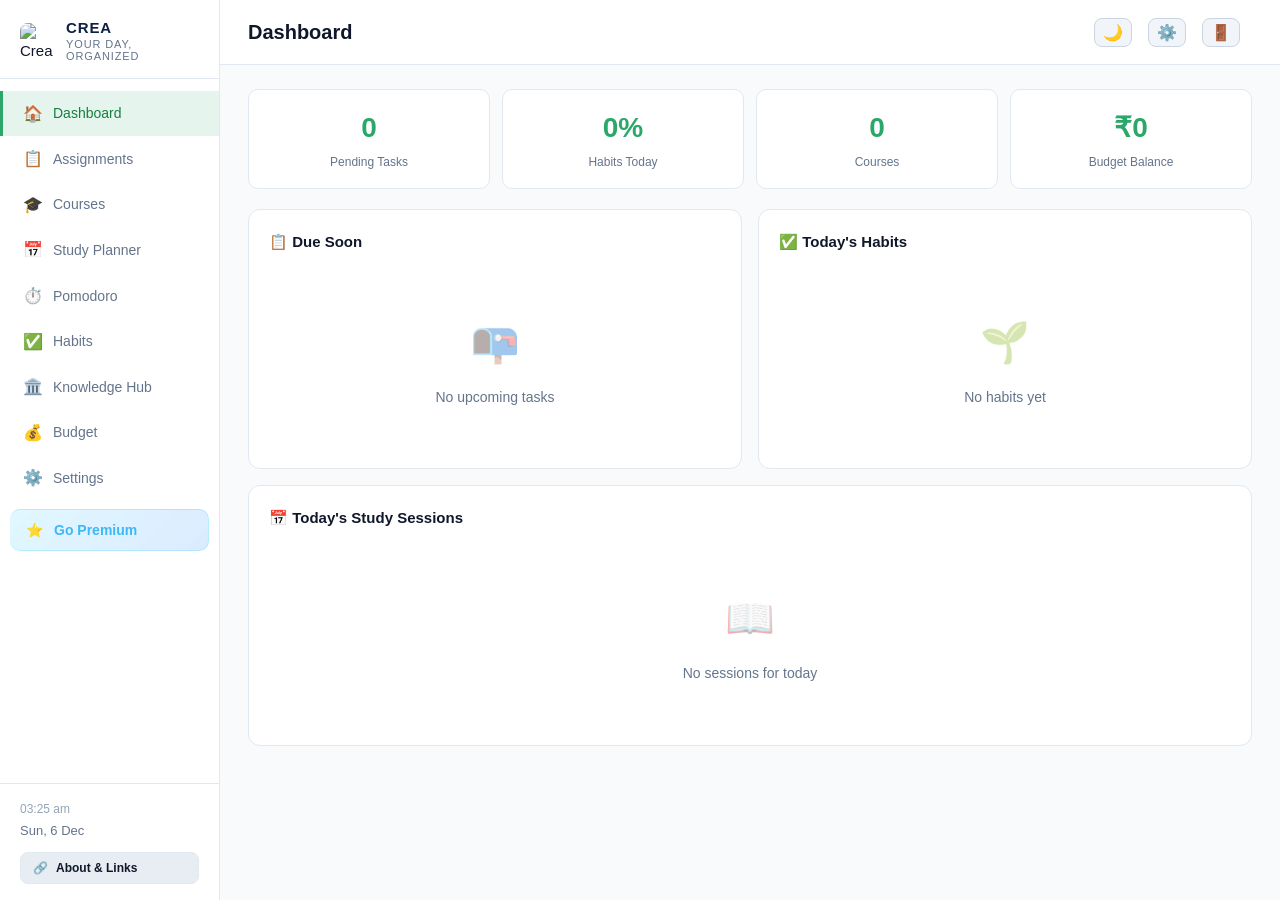
==== crea.html @ ec747c7e "Add files via upload" ====
<!DOCTYPE html>
<html lang="en">
<head>
<meta charset="UTF-8">
<meta name="viewport" content="width=device-width, initial-scale=1.0">
<!-- Security headers via meta (supplements server-side headers) -->
<meta http-equiv="Content-Security-Policy" content="
  default-src 'self' https://*.googleapis.com https://*.gstatic.com https://*.firebaseapp.com https://*.firebasestorage.app;
  script-src  'self' 'unsafe-inline' https://www.gstatic.com https://*.googleapis.com;
  style-src   'self' 'unsafe-inline' https://fonts.googleapis.com;
  font-src    'self' https://fonts.gstatic.com;
  img-src     'self' data: https:;
  connect-src 'self' https://*.googleapis.com https://*.firebaseio.com wss://*.firebaseio.com https://*.firebasestorage.app;
  object-src  'none';
  base-uri    'self';
  form-action 'self';
">
<meta http-equiv="X-Content-Type-Options" content="nosniff">
<title>CREA</title>
<meta name="description" content="Crea: the all-in-one planner for assignments, habits, pomodoro, budget and more.">
<link href="crea.css" rel="stylesheet">

</head>
<body>

<!-- SIDEBAR -->
<aside class="sidebar">
  <div class="sidebar-logo">
    <img src="logo.png" alt="Crea" class="sidebar-logo-img">
    <div class="logo-text crea-name">CREA<span class="logo-tagline">Your Day, Organized</span></div>
  </div>
  <nav class="nav-items">
    <div class="nav-item active" onclick="showPage('dashboard')"><span class="nav-icon">🏠</span><span>Dashboard</span></div>
    <div class="nav-item" onclick="showPage('assignments')"><span class="nav-icon">📋</span><span>Assignments</span></div>
    <div class="nav-item" onclick="showPage('courses')"><span class="nav-icon">🎓</span><span>Courses</span></div>
    <div class="nav-item" onclick="showPage('study')"><span class="nav-icon">📅</span><span>Study Planner</span></div>
    <div class="nav-item" onclick="showPage('pomodoro')"><span class="nav-icon">⏱️</span><span>Pomodoro</span></div>
    <div class="nav-item" onclick="showPage('habits')"><span class="nav-icon">✅</span><span>Habits</span></div>
    <div class="nav-item" onclick="showPage('knowledge')"><span class="nav-icon">🏛️</span><span>Knowledge Hub</span></div>
    <div class="nav-item" onclick="showPage('budget')"><span class="nav-icon">💰</span><span>Budget</span></div>
    <div class="nav-item" onclick="showPage('settings')"><span class="nav-icon">⚙️</span><span>Settings</span></div>
    <div class="nav-item upgrade-nav" onclick="openUpgradeModal()" id="nav-upgrade"><span class="nav-icon">⭐</span><span>Go Premium</span></div>
  </nav>
  <div class="sidebar-footer">
    <div id="clock-sidebar">--:--</div>
    <div class="date-display" id="date-sidebar"></div>
    <button class="about-link-btn" onclick="openFooterModal()" title="About Crea">
      <span>🔗</span> About & Links
    </button>
  </div>
</aside>

<!-- MAIN -->
<div class="main">
  <div class="topbar">
    <div class="page-title" id="topbar-title">Dashboard</div>
    <div class="topbar-right">
      <button class="btn btn-sm" id="theme-toggle" onclick="toggleTheme()" title="Toggle Theme" style="font-size:16px;padding:4px 8px;">☀️</button>
      <button class="btn btn-sm" onclick="showPage('settings')" title="Settings" style="font-size:16px;padding:4px 8px;margin-left:4px;">⚙️</button>
      <button class="btn btn-sm" id="auth-btn" onclick="handleAuthBtn()" title="Logout" style="font-size:16px;padding:4px 8px;margin-left:4px;">🚪</button>
      <div id="topbar-action"></div>
    </div>
  </div>
  <div class="content">

    <!-- DASHBOARD -->
    <div class="page active" id="page-dashboard">
      <div class="stats-row">
        <div class="stat-card"><div class="stat-num" id="stat-tasks">0</div><div class="stat-label">Pending Tasks</div></div>
        <div class="stat-card"><div class="stat-num" id="stat-habits">0%</div><div class="stat-label">Habits Today</div></div>
        <div class="stat-card"><div class="stat-num" id="stat-courses">0</div><div class="stat-label">Courses</div></div>
        <div class="stat-card"><div class="stat-num" id="stat-balance">₹0</div><div class="stat-label">Budget Balance</div></div>
      </div>
      <div class="grid-2">
        <div class="card">
          <div class="card-header"><div class="card-title">📋 Due Soon</div></div>
          <div id="dash-tasks"><div class="empty"><div class="empty-icon">📭</div><div class="empty-text">No tasks yet</div></div></div>
        </div>
        <div class="card">
          <div class="card-header"><div class="card-title">✅ Today's Habits</div></div>
          <div id="dash-habits"><div class="empty"><div class="empty-icon">🌱</div><div class="empty-text">No habits yet</div></div></div>
        </div>
      </div>
      <div class="card">
        <div class="card-header"><div class="card-title">📅 Today's Study Sessions</div></div>
        <div id="dash-sessions"><div class="empty"><div class="empty-icon">📖</div><div class="empty-text">No sessions planned</div></div></div>
      </div>
    </div>

    <!-- ASSIGNMENTS -->
    <div class="page" id="page-assignments">
      <div class="card">
        <div class="section-label">Add Assignment / Exam</div>
        <div class="form-row">
          <div class="form-group"><label class="form-label">Title</label><input class="form-input" id="task-title" placeholder="e.g. Math Quiz Chapter 5"></div>
          <div class="form-group"><label class="form-label">Course</label><input class="form-input" id="task-course" placeholder="e.g. Mathematics"></div>
        </div>
        <div class="form-row">
          <div class="form-group"><label class="form-label">Due Date</label><input class="form-input" type="date" id="task-due"></div>
          <div class="form-group"><label class="form-label">Type</label>
            <select class="form-input" id="task-type"><option>Assignment</option><option>Exam</option><option>Project</option><option>Quiz</option></select>
          </div>
        </div>
        <div class="form-row">
          <div class="form-group"><label class="form-label">Priority</label>
            <select class="form-input" id="task-priority"><option>Low</option><option>Medium</option><option selected>High</option><option>Urgent</option></select>
          </div>
          <div class="form-group" style="display:flex;align-items:flex-end"><button class="btn btn-primary" style="width:100%" onclick="addTask()">+ Add Task</button></div>
        </div>
      </div>
      <div class="card">
        <div class="card-header">
          <div class="card-title">All Tasks</div>
          <div style="display:flex;gap:8px">
            <select class="form-input" id="filter-status" style="width:auto;padding:5px 10px;font-size:12px" onchange="renderTasks()"><option value="">All</option><option value="pending">Pending</option><option value="done">Completed</option></select>
            <select class="form-input" id="filter-priority" style="width:auto;padding:5px 10px;font-size:12px" onchange="renderTasks()"><option value="">All Priority</option><option>Urgent</option><option>High</option><option>Medium</option><option>Low</option></select>
          </div>
        </div>
        <div id="tasks-list"></div>
      </div>
    </div>

    <!-- COURSES -->
    <div class="page" id="page-courses">
      <div class="card">
        <div class="section-label">Add Course</div>
        <div class="form-row">
          <div class="form-group"><label class="form-label">Course Name</label><input class="form-input" id="course-name" placeholder="e.g. AP Physics"></div>
          <div class="form-group"><label class="form-label">Teacher</label><input class="form-input" id="course-teacher" placeholder="e.g. Dr. Smith"></div>
        </div>
        <div class="form-row">
          <div class="form-group"><label class="form-label">Schedule (e.g. Mon/Wed 9am)</label><input class="form-input" id="course-schedule" placeholder="Mon/Wed 9:00 AM"></div>
          <div class="form-group" style="display:flex;align-items:flex-end"><button class="btn btn-primary" style="width:100%" onclick="addCourse()">+ Add Course</button></div>
        </div>
      </div>
      <div id="courses-list"></div>
    </div>

    <!-- STUDY PLANNER -->
    <div class="page" id="page-study">
      <div class="card">
        <div class="section-label">Add Study Session</div>
        <div class="form-row">
          <div class="form-group"><label class="form-label">Day</label>
            <select class="form-input" id="session-day"><option>Monday</option><option>Tuesday</option><option>Wednesday</option><option>Thursday</option><option>Friday</option><option>Saturday</option><option>Sunday</option></select>
          </div>
          <div class="form-group"><label class="form-label">Subject</label><input class="form-input" id="session-subject" placeholder="e.g. Economics"></div>
        </div>
        <div class="form-row">
          <div class="form-group"><label class="form-label">Start Time</label><input class="form-input" type="time" id="session-start" value="09:00"></div>
          <div class="form-group"><label class="form-label">End Time</label><input class="form-input" type="time" id="session-end" value="10:00"></div>
        </div>
        <div class="form-row">
          <div class="form-group"><label class="form-label">Topic / Notes</label><input class="form-input" id="session-topic" placeholder="e.g. Lecture Review &amp; Notes"></div>
          <div class="form-group" style="display:flex;align-items:flex-end"><button class="btn btn-primary" style="width:100%" onclick="addSession()">+ Add Session</button></div>
        </div>
      </div>
      <div id="schedule-by-day"></div>
    </div>

    <!-- POMODORO -->
    <div class="page" id="page-pomodoro">
      <div class="grid-2">
        <div class="card">
          <div class="pomodoro-wrap">
            <div class="pomo-tabs">
              <button class="pomo-tab active" onclick="setMode('work',25)">Focus</button>
              <button class="pomo-tab" onclick="setMode('short',5)">Short Break</button>
              <button class="pomo-tab" onclick="setMode('long',15)">Long Break</button>
            </div>
            <div class="pomo-clock" id="pomo-display">25:00</div>
            <div class="pomo-label" id="pomo-label">Ready to focus?</div>
            <div class="pomo-progress"><div class="pomo-progress-fill" id="pomo-prog" style="width:0%"></div></div>
            <div style="margin-top:20px" class="pomo-controls">
              <button class="pomo-btn" onclick="resetPomo()" title="Reset">↺</button>
              <button class="pomo-btn main-btn" id="pomo-start-btn" onclick="togglePomo()">▶</button>
              <button class="pomo-btn" onclick="skipPomo()" title="Skip">⏭</button>
            </div>
            <div class="pomo-sessions" id="pomo-dots"></div>
          </div>
        </div>
        <div class="card">
          <div class="card-title" style="margin-bottom:16px">📊 Today's Sessions</div>
          <div id="pomo-log"><div class="empty"><div class="empty-icon">⏱️</div><div class="empty-text">Complete a session to log it</div></div></div>
          <div style="margin-top:16px;padding-top:16px;border-top:1px solid var(--border)">
            <div style="display:flex;justify-content:space-between;font-size:14px">
              <span style="color:var(--muted)">Sessions today</span><span id="pomo-count">0 / 4</span>
            </div>
            <div style="display:flex;justify-content:space-between;font-size:14px;margin-top:8px">
              <span style="color:var(--muted)">Focus time</span><span id="pomo-total-time">0 min</span>
            </div>
          </div>
          <div class="card-title" style="margin:20px 0 12px">📝 Current Task</div>
          <input class="form-input" id="pomo-task-input" placeholder="What are you working on?">
        </div>
      </div>
    </div>

    <!-- HABITS -->
    <div class="page" id="page-habits">
      <div class="card">
        <div class="section-label">Add Habit</div>
        <div class="form-row">
          <div class="form-group"><label class="form-label">Habit Name</label><input class="form-input" id="habit-name" placeholder="e.g. 💧 Drink water"></div>
          <div class="form-group"><label class="form-label">Category</label>
            <select class="form-input" id="habit-cat"><option>Health</option><option>Study</option><option>Fitness</option><option>Mindfulness</option><option>Sleep</option><option>Other</option></select>
          </div>
        </div>
        <button class="btn btn-primary" onclick="addHabit()">+ Add Habit</button>
      </div>
      <div class="grid-2">
        <div class="card">
          <div class="card-header">
            <div class="card-title">Today's Habits</div>
            <div id="habits-pct" style="font-family:var(--font-head);font-size:18px;font-weight:700;color:var(--green)">0%</div>
          </div>
          <div class="progress-wrap" style="margin-bottom:16px">
            <div class="progress-bg"><div class="progress-fill" id="habits-bar" style="width:0%"></div></div>
          </div>
          <div id="habits-list"></div>
        </div>
        <div class="card">
          <div class="card-title" style="margin-bottom:16px">🔥 Streaks & Stats</div>
          <div id="habits-stats"><div class="empty"><div class="empty-icon">🌱</div><div class="empty-text">No habits yet</div></div></div>
        </div>
      </div>
    </div>

    <!-- KNOWLEDGE HUB -->
    <div class="page" id="page-knowledge">
      <div class="card">
        <div class="section-label">Capture a Note / Resource</div>
        <div class="form-group"><label class="form-label">Title</label><input class="form-input" id="note-title" placeholder="e.g. Exam prep strategy"></div>
        <div class="form-group"><label class="form-label">Content</label><textarea class="form-input" id="note-content" rows="3" placeholder="Write your notes, links, or ideas here..."></textarea></div>
        <div class="form-row">
          <div class="form-group"><label class="form-label">Topic / Tag</label><input class="form-input" id="note-tag" placeholder="e.g. Psychology"></div>
          <div class="form-group"><label class="form-label">Type</label>
            <select class="form-input" id="note-type"><option>Note</option><option>Resource</option><option>Idea</option><option>Summary</option></select>
          </div>
        </div>
        <button class="btn btn-primary" onclick="addNote()">+ Save Note</button>
      </div>
      <div class="card">
        <div class="card-header">
          <div class="card-title">Knowledge Inbox</div>
          <input class="form-input" id="note-search" placeholder="🔍 Search..." style="width:200px;padding:6px 10px;font-size:13px" oninput="renderNotes()">
        </div>
        <div id="notes-list"></div>
      </div>
    </div>

    <!-- BUDGET -->
    <div class="page" id="page-budget">
      <div class="budget-summary">
        <div class="budget-card"><div class="budget-amount income" id="b-income">₹0</div><div class="budget-lbl">Total Income</div></div>
        <div class="budget-card"><div class="budget-amount expense" id="b-expense">₹0</div><div class="budget-lbl">Total Expenses</div></div>
        <div class="budget-card"><div class="budget-amount balance" id="b-balance">₹0</div><div class="budget-lbl">Balance</div></div>
      </div>
      <div class="card">
        <div class="section-label">Add Transaction</div>
        <div class="form-row">
          <div class="form-group"><label class="form-label">Description</label><input class="form-input" id="txn-desc" placeholder="e.g. Groceries"></div>
          <div class="form-group"><label class="form-label">Amount (₹)</label><input class="form-input" type="number" id="txn-amount" placeholder="500" min="0"></div>
        </div>
        <div class="form-row">
          <div class="form-group"><label class="form-label">Category</label>
            <select class="form-input" id="txn-cat"><option>Housing</option><option>Groceries</option><option>Transport</option><option>Dining</option><option>Books</option><option>Subscriptions</option><option>Savings</option><option>Entertainment</option><option>Other</option></select>
          </div>
          <div class="form-group"><label class="form-label">Type</label>
            <select class="form-input" id="txn-type"><option value="expense">Expense</option><option value="income">Income</option></select>
          </div>
        </div>
        <div class="form-row">
          <div class="form-group"><label class="form-label">Date</label><input class="form-input" type="date" id="txn-date"></div>
          <div class="form-group" style="display:flex;align-items:flex-end"><button class="btn btn-primary" style="width:100%" onclick="addTransaction()">+ Add Transaction</button></div>
        </div>
      </div>
      <div class="grid-2">
        <div class="card">
          <div class="card-title" style="margin-bottom:16px">📊 By Category</div>
          <div id="budget-categories"></div>
        </div>
        <div class="card">
          <div class="card-title" style="margin-bottom:16px">📄 Transactions</div>
          <div id="budget-list"></div>
        </div>
      </div>
    </div>

    <!-- SETTINGS -->
    <div class="page" id="page-settings">
      <div class="settings-layout">
        <nav class="settings-sidenav">
          <div class="s-nav-item active" onclick="switchSettings('account',this)"><span>👤</span> Account</div>
          <div class="s-nav-item" onclick="switchSettings('theme',this)"><span>🎨</span> Theme & Colors</div>
          <div class="s-nav-item" onclick="switchSettings('language',this)"><span>🌐</span> Language</div>
          <div class="s-nav-item" onclick="switchSettings('layout',this)"><span>📐</span> Layout</div>
          <div class="s-nav-item s-logout" onclick="authLogout()"><span>🚪</span> Logout</div>
        </nav>
        <div class="settings-content">

          <!-- Account -->
          <div class="settings-section active" id="ss-account">
            <div class="settings-section-title">Account</div>
            <div class="card"><div id="s-account-display"><div class="empty"><div class="empty-icon">👤</div><div class="empty-text">Not signed in</div></div></div></div>
            <div class="card">
              <div class="settings-group-title">Subscription</div>
              <div style="display:flex;justify-content:space-between;align-items:center">
                <div><div style="font-weight:600">Free Plan</div><div style="font-size:12px;color:var(--muted);margin-top:3px">3 items per category · Upgrade for unlimited</div></div>
                <button class="btn btn-primary btn-sm" onclick="openUpgradeModal()">⭐ Upgrade</button>
              </div>
            </div>
          </div>

          <!-- Theme -->
          <div class="settings-section" id="ss-theme">
            <div class="settings-section-title">Theme & Colors</div>
            <div class="card">
              <div class="settings-group-title">Appearance</div>
              <div class="theme-grid">
                <div class="theme-card selected" id="tc-light" onclick="applyTheme('light',this)">
                  <div class="theme-preview-box tpb-light"><div class="tpb-bar"></div><div class="tpb-line"></div><div class="tpb-line"></div></div>
                  <div class="theme-card-label">☀️ Light</div>
                </div>
                <div class="theme-card" id="tc-dark" onclick="applyTheme('dark',this)">
                  <div class="theme-preview-box tpb-dark"><div class="tpb-bar"></div><div class="tpb-line"></div><div class="tpb-line"></div></div>
                  <div class="theme-card-label">🌙 Dark</div>
                </div>
                <div class="theme-card" id="tc-system" onclick="applyTheme('system',this)">
                  <div class="theme-preview-box tpb-system"></div>
                  <div class="theme-card-label">💻 System</div>
                </div>
              </div>
            </div>
            <div class="card">
              <div class="settings-group-title">Accent Color</div>
              <div class="accent-grid">
                <div class="accent-card selected" id="ac-default" onclick="applyAccent('default',this)"><div class="accent-swatch" style="background:linear-gradient(135deg,#2ba869,#15803d)"></div><div class="accent-card-label">Green</div></div>
                <div class="accent-card" id="ac-red" onclick="applyAccent('red',this)"><div class="accent-swatch" style="background:linear-gradient(135deg,#dc2626,#ef4444)"></div><div class="accent-card-label">Red</div></div>
                <div class="accent-card" id="ac-blue" onclick="applyAccent('blue',this)"><div class="accent-swatch" style="background:linear-gradient(135deg,#2563eb,#3b82f6)"></div><div class="accent-card-label">Blue</div></div>
                <div class="accent-card" id="ac-purple" onclick="applyAccent('purple',this)"><div class="accent-swatch" style="background:linear-gradient(135deg,#7c3aed,#a78bfa)"></div><div class="accent-card-label">Purple</div></div>
              </div>
            </div>
            <div class="card">
              <div class="settings-group-title">Dark + Color Combos</div>
              <div class="combo-grid">
                <div class="combo-card" id="cc-dark-default" onclick="applyCombo('dark','default',this)"><div class="combo-preview" style="background:#141414;border-color:#3b9a6e"><span style="color:#4dbf8a;font-size:18px">●</span></div><div class="combo-label">Dark+Green</div></div>
                <div class="combo-card" id="cc-dark-red" onclick="applyCombo('dark','red',this)"><div class="combo-preview" style="background:#141414;border-color:#e05555"><span style="color:#f08080;font-size:18px">●</span></div><div class="combo-label">Dark+Red</div></div>
                <div class="combo-card" id="cc-dark-blue" onclick="applyCombo('dark','blue',this)"><div class="combo-preview" style="background:#141414;border-color:#4a90d9"><span style="color:#7ab3e8;font-size:18px">●</span></div><div class="combo-label">Dark+Blue</div></div>
                <div class="combo-card" id="cc-dark-purple" onclick="applyCombo('dark','purple',this)"><div class="combo-preview" style="background:#141414;border-color:#9b59b6"><span style="color:#c39bd3;font-size:18px">●</span></div><div class="combo-label">Dark+Purple</div></div>
              </div>
            </div>
          </div>

          <!-- Language -->
          <div class="settings-section" id="ss-language">
            <div class="settings-section-title">Language</div>
            <div class="card">
              <div class="settings-group-title">Display Language</div>
              <select class="form-input" id="lang-select" onchange="applyLanguage(this.value)" style="max-width:280px">
                <option value="en">🇬🇧 English</option>
                <option value="hi">🇮🇳 हिंदी (Hindi)</option>
                <option value="ta">🇮🇳 தமிழ் (Tamil)</option>
                <option value="te">🇮🇳 తెలుగు (Telugu)</option>
                <option value="mr">🇮🇳 मराठी (Marathi)</option>
                <option value="bn">🇮🇳 বাংলা (Bengali)</option>
              </select>
              <p style="margin-top:12px;font-size:12px;color:var(--muted)">Interface language for menus and labels.</p>
            </div>
          </div>

          <!-- Layout -->
          <div class="settings-section" id="ss-layout">
            <div class="settings-section-title">Sidebar & Layout</div>
            <div class="card">
              <div class="settings-group-title">Sidebar Behavior</div>
              <div class="layout-grid">
                <div class="layout-card selected" id="lc-fixed" onclick="applySidebarLayout('fixed',this)">
                  <div class="layout-preview-box"><div class="lpb-sidebar wide"></div><div class="lpb-main"></div></div>
                  <div class="layout-card-label">Fixed</div><div class="layout-card-desc">Always visible</div>
                </div>
                <div class="layout-card" id="lc-hover" onclick="applySidebarLayout('hover',this)">
                  <div class="layout-preview-box"><div class="lpb-sidebar narrow"></div><div class="lpb-main"></div></div>
                  <div class="layout-card-label">Hover</div><div class="layout-card-desc">Expand on hover</div>
                </div>
                <div class="layout-card" id="lc-collapsed" onclick="applySidebarLayout('collapsed',this)">
                  <div class="layout-preview-box"><div class="lpb-sidebar tiny"></div><div class="lpb-main"></div></div>
                  <div class="layout-card-label">Collapsed</div><div class="layout-card-desc">Icons only</div>
                </div>
              </div>
            </div>
          </div>

        </div>
      </div>
    </div>

  </div>
</div>

<!-- AUTH OVERLAY -->
<div class="auth-overlay" id="auth-overlay" style="display:none;">
  <div class="auth-box" style="position:relative">
    <button class="modal-close" style="position:absolute;top:16px;right:16px;" onclick="document.getElementById('auth-overlay').style.display='none'">✕</button>
    <img src="logo.png" alt="Crea" class="auth-logo-img">
    <div class="auth-title crea-name">CREA</div>
    <div class="auth-subtitle">Your Day, Organized — Sign in to sync your data</div>

    <!-- Google Sign-in -->
    <button class="btn-google" id="btn-google-signin" onclick="authWithGoogle()">
      <svg width="18" height="18" viewBox="0 0 48 48" style="flex-shrink:0"><path fill="#EA4335" d="M24 9.5c3.54 0 6.71 1.22 9.21 3.6l6.85-6.85C35.9 2.38 30.47 0 24 0 14.62 0 6.51 5.38 2.56 13.22l7.98 6.19C12.43 13.72 17.74 9.5 24 9.5z"/><path fill="#4285F4" d="M46.98 24.55c0-1.57-.15-3.09-.38-4.55H24v9.02h12.94c-.58 2.96-2.26 5.48-4.78 7.18l7.73 6c4.51-4.18 7.09-10.36 7.09-17.65z"/><path fill="#FBBC05" d="M10.53 28.59c-.48-1.45-.76-2.99-.76-4.59s.27-3.14.76-4.59l-7.98-6.19C.92 16.46 0 20.12 0 24c0 3.88.92 7.54 2.56 10.78l7.97-6.19z"/><path fill="#34A853" d="M24 48c6.48 0 11.93-2.13 15.89-5.81l-7.73-6c-2.18 1.48-4.97 2.36-8.16 2.36-6.26 0-11.57-4.22-13.47-9.91l-7.98 6.19C6.51 42.62 14.62 48 24 48z"/><path fill="none" d="M0 0h48v48H0z"/></svg>
      Continue with Google
    </button>

    <div class="auth-divider"><span>or use email</span></div>

    <div class="form-group">
      <label class="form-label">Email</label>
      <input type="email" class="form-input" id="auth-email" placeholder="you@example.com">
    </div>
    <div class="form-group">
      <label class="form-label">Password</label>
      <input type="password" class="form-input" id="auth-pass" placeholder="••••••••">
    </div>
    <div class="form-row" style="margin-top:20px">
      <button class="btn btn-primary" style="width:100%" onclick="authLogin()">Login</button>
      <button class="btn" style="width:100%" onclick="authSignup()">Sign Up</button>
    </div>
    <div id="auth-error" class="auth-error"></div>
  </div>
</div>

<!-- MODAL -->
<div class="modal-overlay" id="modal">
  <div class="modal">
    <div class="modal-title"><span id="modal-title">Info</span><button class="modal-close" onclick="closeModal()">✕</button></div>
    <div id="modal-body"></div>
  </div>
</div>

<!-- UPGRADE MODAL -->
<div class="modal-overlay" id="upgrade-modal">
  <div class="modal upgrade-modal-box">
    <div class="modal-title">
      <span>⭐ Upgrade to Crea Premium</span>
      <button class="modal-close" onclick="closeUpgradeModal()">✕</button>
    </div>
    <p style="font-size:13px;color:var(--muted);margin-bottom:24px">Unlock unlimited tasks, AI features, advanced analytics and more.</p>

    <!-- Monthly -->
    <div class="pricing-card" id="plan-monthly" onclick="selectPlan('monthly')">
      <div class="pricing-left">
        <div class="pricing-name">Monthly</div>
        <div class="pricing-badge trial-badge">14-day free trial</div>
      </div>
      <div class="pricing-price">
        <span class="price-inr">₹200<span class="price-per">/mo</span></span>
        <span class="price-usd">$2/mo</span>
      </div>
      <div class="pricing-pill">Most Flexible</div>
    </div>

    <!-- Yearly -->
    <div class="pricing-card popular" id="plan-yearly" onclick="selectPlan('yearly')">
      <div class="pricing-left">
        <div class="pricing-name">Yearly</div>
        <div class="pricing-badge save-badge">Save 17% — Best Value</div>
      </div>
      <div class="pricing-price">
        <span class="price-inr">₹2,400<span class="price-per">/yr</span></span>
        <span class="price-usd">$24/yr</span>
      </div>
      <div class="pricing-pill popular-pill">Most Popular</div>
    </div>

    <!-- Lifetime -->
    <div class="pricing-card" id="plan-lifetime" onclick="selectPlan('lifetime')">
      <div class="pricing-left">
        <div class="pricing-name">Lifetime</div>
        <div class="pricing-badge lifetime-badge">Pay once, use forever</div>
      </div>
      <div class="pricing-price">
        <span class="price-inr">₹4,500<span class="price-per"> once</span></span>
        <span class="price-usd">$45</span>
      </div>
      <div class="pricing-pill limited-pill">Limited Offer</div>
    </div>

    <div class="upgrade-total" id="upgrade-total">Select a plan above to continue</div>
    <button class="btn btn-primary" style="width:100%;margin-top:14px;padding:13px;font-size:15px" id="btn-subscribe" onclick="subscribePlan()" disabled>Get Premium</button>
    <p style="font-size:11px;color:var(--muted);text-align:center;margin-top:10px">Secure checkout · Cancel anytime · No hidden fees</p>
  </div>
</div>

<!-- FOOTER MODAL (Habitica Style) -->
<div class="modal-overlay" id="footer-modal">
  <div class="footer-modal-content">
    <button class="modal-close" onclick="closeFooterModal()">✕</button>
    
    <div class="footer-grid">
      <div class="footer-col">
        <div class="footer-col-title">Product</div>
        <a href="#" class="footer-link">iOS App</a>
        <a href="#" class="footer-link">Android App</a>
        <a href="#" class="footer-link">Group Plans</a>
        <a href="#" class="footer-link">How It Works</a>
      </div>
      <div class="footer-col">
        <div class="footer-col-title">Company</div>
        <a href="#" class="footer-link">Contact Us</a>
        <a href="#" class="footer-link">Press Kit</a>
        <a href="#" class="footer-link">Blog</a>
        <a href="#" class="footer-link">News</a>
      </div>
      <div class="footer-col">
        <div class="footer-col-title">Community</div>
        <a href="#" class="footer-link">Guidelines</a>
        <a href="#" class="footer-link">Hall of Heroes</a>
        <a href="#" class="footer-link">Contributing</a>
        <a href="#" class="footer-link">Translations</a>
      </div>
      <div class="footer-col">
        <div class="footer-col-title">Support</div>
        <a href="#" class="footer-link">FAQ</a>
        <a href="#" class="footer-link">Report a Bug</a>
        <a href="#" class="footer-link">Request Feature</a>
      </div>
      <div class="footer-col">
        <div class="footer-col-title">Social</div>
        <a href="#" class="footer-link">📸 Instagram</a>
        <a href="#" class="footer-link">🐦 Twitter</a>
        <a href="#" class="footer-link">📘 Facebook</a>
        <a href="#" class="footer-link">🎥 YouTube</a>
      </div>
    </div>

    <div class="footer-bottom">
      <div class="footer-copyright">© 2026 Crea. All rights reserved.</div>
      <div class="footer-legal">
        <a href="#">Privacy Policy</a>
        <a href="#">Terms of Service</a>
      </div>
    </div>
  </div>
</div>

<script src="https://www.gstatic.com/firebasejs/10.9.0/firebase-app-compat.js"></script>
<script src="https://www.gstatic.com/firebasejs/10.9.0/firebase-auth-compat.js"></script>
<script src="https://www.gstatic.com/firebasejs/10.9.0/firebase-firestore-compat.js"></script>
<script src="security.js"></script>
<script src="api.js"></script>
<script src="crea.js"></script>
</body>
</html>
---- crea.css ----
/* latin-ext */
@font-face {
  font-family: 'DM Sans';
  font-style: italic;
  font-weight: 300;
  font-display: swap;
  src: url(https://fonts.gstatic.com/s/dmsans/v17/rP2rp2ywxg089UriCZaSExd86J3t9jz86Mvy4qCRAL19DksVat_XDV36TGc5pg.woff2) format('woff2');
  unicode-range: U+0100-02BA, U+02BD-02C5, U+02C7-02CC, U+02CE-02D7, U+02DD-02FF, U+0304, U+0308, U+0329, U+1D00-1DBF, U+1E00-1E9F, U+1EF2-1EFF, U+2020, U+20A0-20AB, U+20AD-20C0, U+2113, U+2C60-2C7F, U+A720-A7FF;
}
/* latin */
@font-face {
  font-family: 'DM Sans';
  font-style: italic;
  font-weight: 300;
  font-display: swap;
  src: url(https://fonts.gstatic.com/s/dmsans/v17/rP2rp2ywxg089UriCZaSExd86J3t9jz86Mvy4qCRAL19DksVat_XDV30TGc.woff2) format('woff2');
  unicode-range: U+0000-00FF, U+0131, U+0152-0153, U+02BB-02BC, U+02C6, U+02DA, U+02DC, U+0304, U+0308, U+0329, U+2000-206F, U+20AC, U+2122, U+2191, U+2193, U+2212, U+2215, U+FEFF, U+FFFD;
}
/* latin-ext */
@font-face {
  font-family: 'DM Sans';
  font-style: normal;
  font-weight: 300;
  font-display: swap;
  src: url(https://fonts.gstatic.com/s/dmsans/v17/rP2Yp2ywxg089UriI5-g4vlH9VoD8Cmcqbu6-K6z8GXhnU04aw.woff2) format('woff2');
  unicode-range: U+0100-02BA, U+02BD-02C5, U+02C7-02CC, U+02CE-02D7, U+02DD-02FF, U+0304, U+0308, U+0329, U+1D00-1DBF, U+1E00-1E9F, U+1EF2-1EFF, U+2020, U+20A0-20AB, U+20AD-20C0, U+2113, U+2C60-2C7F, U+A720-A7FF;
}
/* latin */
@font-face {
  font-family: 'DM Sans';
  font-style: normal;
  font-weight: 300;
  font-display: swap;
  src: url(https://fonts.gstatic.com/s/dmsans/v17/rP2Yp2ywxg089UriI5-g4vlH9VoD8Cmcqbu0-K6z8GXhnU0.woff2) format('woff2');
  unicode-range: U+0000-00FF, U+0131, U+0152-0153, U+02BB-02BC, U+02C6, U+02DA, U+02DC, U+0304, U+0308, U+0329, U+2000-206F, U+20AC, U+2122, U+2191, U+2193, U+2212, U+2215, U+FEFF, U+FFFD;
}
/* latin-ext */
@font-face {
  font-family: 'DM Sans';
  font-style: normal;
  font-weight: 400;
  font-display: swap;
  src: url(https://fonts.gstatic.com/s/dmsans/v17/rP2Yp2ywxg089UriI5-g4vlH9VoD8Cmcqbu6-K6z8GXhnU04aw.woff2) format('woff2');
  unicode-range: U+0100-02BA, U+02BD-02C5, U+02C7-02CC, U+02CE-02D7, U+02DD-02FF, U+0304, U+0308, U+0329, U+1D00-1DBF, U+1E00-1E9F, U+1EF2-1EFF, U+2020, U+20A0-20AB, U+20AD-20C0, U+2113, U+2C60-2C7F, U+A720-A7FF;
}
/* latin */
@font-face {
  font-family: 'DM Sans';
  font-style: normal;
  font-weight: 400;
  font-display: swap;
  src: url(https://fonts.gstatic.com/s/dmsans/v17/rP2Yp2ywxg089UriI5-g4vlH9VoD8Cmcqbu0-K6z8GXhnU0.woff2) format('woff2');
  unicode-range: U+0000-00FF, U+0131, U+0152-0153, U+02BB-02BC, U+02C6, U+02DA, U+02DC, U+0304, U+0308, U+0329, U+2000-206F, U+20AC, U+2122, U+2191, U+2193, U+2212, U+2215, U+FEFF, U+FFFD;
}
/* latin-ext */
@font-face {
  font-family: 'DM Sans';
  font-style: normal;
  font-weight: 500;
  font-display: swap;
  src: url(https://fonts.gstatic.com/s/dmsans/v17/rP2Yp2ywxg089UriI5-g4vlH9VoD8Cmcqbu6-K6z8GXhnU04aw.woff2) format('woff2');
  unicode-range: U+0100-02BA, U+02BD-02C5, U+02C7-02CC, U+02CE-02D7, U+02DD-02FF, U+0304, U+0308, U+0329, U+1D00-1DBF, U+1E00-1E9F, U+1EF2-1EFF, U+2020, U+20A0-20AB, U+20AD-20C0, U+2113, U+2C60-2C7F, U+A720-A7FF;
}
/* latin */
@font-face {
  font-family: 'DM Sans';
  font-style: normal;
  font-weight: 500;
  font-display: swap;
  src: url(https://fonts.gstatic.com/s/dmsans/v17/rP2Yp2ywxg089UriI5-g4vlH9VoD8Cmcqbu0-K6z8GXhnU0.woff2) format('woff2');
  unicode-range: U+0000-00FF, U+0131, U+0152-0153, U+02BB-02BC, U+02C6, U+02DA, U+02DC, U+0304, U+0308, U+0329, U+2000-206F, U+20AC, U+2122, U+2191, U+2193, U+2212, U+2215, U+FEFF, U+FFFD;
}
/* greek */
@font-face {
  font-family: 'Syne';
  font-style: normal;
  font-weight: 400;
  font-display: swap;
  src: url(https://fonts.gstatic.com/s/syne/v24/8vIH7w4qzmVxm2NL9Hz_.woff2) format('woff2');
  unicode-range: U+0370-0377, U+037A-037F, U+0384-038A, U+038C, U+038E-03A1, U+03A3-03FF;
}
/* latin-ext */
@font-face {
  font-family: 'Syne';
  font-style: normal;
  font-weight: 400;
  font-display: swap;
  src: url(https://fonts.gstatic.com/s/syne/v24/8vIH7w4qzmVxm25L9Hz_.woff2) format('woff2');
  unicode-range: U+0100-02BA, U+02BD-02C5, U+02C7-02CC, U+02CE-02D7, U+02DD-02FF, U+0304, U+0308, U+0329, U+1D00-1DBF, U+1E00-1E9F, U+1EF2-1EFF, U+2020, U+20A0-20AB, U+20AD-20C0, U+2113, U+2C60-2C7F, U+A720-A7FF;
}
/* latin */
@font-face {
  font-family: 'Syne';
  font-style: normal;
  font-weight: 400;
  font-display: swap;
  src: url(https://fonts.gstatic.com/s/syne/v24/8vIH7w4qzmVxm2BL9A.woff2) format('woff2');
  unicode-range: U+0000-00FF, U+0131, U+0152-0153, U+02BB-02BC, U+02C6, U+02DA, U+02DC, U+0304, U+0308, U+0329, U+2000-206F, U+20AC, U+2122, U+2191, U+2193, U+2212, U+2215, U+FEFF, U+FFFD;
}
/* greek */
@font-face {
  font-family: 'Syne';
  font-style: normal;
  font-weight: 600;
  font-display: swap;
  src: url(https://fonts.gstatic.com/s/syne/v24/8vIH7w4qzmVxm2NL9Hz_.woff2) format('woff2');
  unicode-range: U+0370-0377, U+037A-037F, U+0384-038A, U+038C, U+038E-03A1, U+03A3-03FF;
}
/* latin-ext */
@font-face {
  font-family: 'Syne';
  font-style: normal;
  font-weight: 600;
  font-display: swap;
  src: url(https://fonts.gstatic.com/s/syne/v24/8vIH7w4qzmVxm25L9Hz_.woff2) format('woff2');
  unicode-range: U+0100-02BA, U+02BD-02C5, U+02C7-02CC, U+02CE-02D7, U+02DD-02FF, U+0304, U+0308, U+0329, U+1D00-1DBF, U+1E00-1E9F, U+1EF2-1EFF, U+2020, U+20A0-20AB, U+20AD-20C0, U+2113, U+2C60-2C7F, U+A720-A7FF;
}
/* latin */
@font-face {
  font-family: 'Syne';
  font-style: normal;
  font-weight: 600;
  font-display: swap;
  src: url(https://fonts.gstatic.com/s/syne/v24/8vIH7w4qzmVxm2BL9A.woff2) format('woff2');
  unicode-range: U+0000-00FF, U+0131, U+0152-0153, U+02BB-02BC, U+02C6, U+02DA, U+02DC, U+0304, U+0308, U+0329, U+2000-206F, U+20AC, U+2122, U+2191, U+2193, U+2212, U+2215, U+FEFF, U+FFFD;
}
/* greek */
@font-face {
  font-family: 'Syne';
  font-style: normal;
  font-weight: 700;
  font-display: swap;
  src: url(https://fonts.gstatic.com/s/syne/v24/8vIH7w4qzmVxm2NL9Hz_.woff2) format('woff2');
  unicode-range: U+0370-0377, U+037A-037F, U+0384-038A, U+038C, U+038E-03A1, U+03A3-03FF;
}
/* latin-ext */
@font-face {
  font-family: 'Syne';
  font-style: normal;
  font-weight: 700;
  font-display: swap;
  src: url(https://fonts.gstatic.com/s/syne/v24/8vIH7w4qzmVxm25L9Hz_.woff2) format('woff2');
  unicode-range: U+0100-02BA, U+02BD-02C5, U+02C7-02CC, U+02CE-02D7, U+02DD-02FF, U+0304, U+0308, U+0329, U+1D00-1DBF, U+1E00-1E9F, U+1EF2-1EFF, U+2020, U+20A0-20AB, U+20AD-20C0, U+2113, U+2C60-2C7F, U+A720-A7FF;
}
/* latin */
@font-face {
  font-family: 'Syne';
  font-style: normal;
  font-weight: 700;
  font-display: swap;
  src: url(https://fonts.gstatic.com/s/syne/v24/8vIH7w4qzmVxm2BL9A.woff2) format('woff2');
  unicode-range: U+0000-00FF, U+0131, U+0152-0153, U+02BB-02BC, U+02C6, U+02DA, U+02DC, U+0304, U+0308, U+0329, U+2000-206F, U+20AC, U+2122, U+2191, U+2193, U+2212, U+2215, U+FEFF, U+FFFD;
}
/* greek */
@font-face {
  font-family: 'Syne';
  font-style: normal;
  font-weight: 800;
  font-display: swap;
  src: url(https://fonts.gstatic.com/s/syne/v24/8vIH7w4qzmVxm2NL9Hz_.woff2) format('woff2');
  unicode-range: U+0370-0377, U+037A-037F, U+0384-038A, U+038C, U+038E-03A1, U+03A3-03FF;
}
/* latin-ext */
@font-face {
  font-family: 'Syne';
  font-style: normal;
  font-weight: 800;
  font-display: swap;
  src: url(https://fonts.gstatic.com/s/syne/v24/8vIH7w4qzmVxm25L9Hz_.woff2) format('woff2');
  unicode-range: U+0100-02BA, U+02BD-02C5, U+02C7-02CC, U+02CE-02D7, U+02DD-02FF, U+0304, U+0308, U+0329, U+1D00-1DBF, U+1E00-1E9F, U+1EF2-1EFF, U+2020, U+20A0-20AB, U+20AD-20C0, U+2113, U+2C60-2C7F, U+A720-A7FF;
}
/* latin */
@font-face {
  font-family: 'Syne';
  font-style: normal;
  font-weight: 800;
  font-display: swap;
  src: url(https://fonts.gstatic.com/s/syne/v24/8vIH7w4qzmVxm2BL9A.woff2) format('woff2');
  unicode-range: U+0000-00FF, U+0131, U+0152-0153, U+02BB-02BC, U+02C6, U+02DA, U+02DC, U+0304, U+0308, U+0329, U+2000-206F, U+20AC, U+2122, U+2191, U+2193, U+2212, U+2215, U+FEFF, U+FFFD;
}


/* Styles from html */
*,*::before,*::after{box-sizing:border-box;margin:0;padding:0}
/* ── DEFAULT: WHITE / LIGHT ────────────────────────────── */
:root{
  --bg:#f8fafc;--surface:#ffffff;--surface2:#f1f5f9;--surface3:#e8edf4;
  --border:#e2e8f0;--border2:#cbd5e1;
  --green:#2ba869;--green-light:#15803d;--green-dim:rgba(43,168,105,0.12);
  --text:#0f172a;--muted:#64748b;--subtle:#94a3b8;
  --red:#dc2626;--yellow:#d97706;--blue:#2563eb;
  --tag-red-bg:rgba(220,38,38,0.1); --tag-red-text:#dc2626;
  --tag-yel-bg:rgba(217,119,6,0.1); --tag-yel-text:#d97706;
  --tag-blu-bg:rgba(37,99,235,0.1); --tag-blu-text:#2563eb;
  --font-head:'Syne',sans-serif;--font-body:'DM Sans',sans-serif;
  --shadow:0 1px 3px rgba(0,0,0,0.08),0 1px 2px rgba(0,0,0,0.04);
}

/* ── DARK THEME ─────────────────────────────────────────── */
[data-theme="dark"] {
  --bg:#0a0a0a;--surface:#141414;--surface2:#1c1c1c;--surface3:#242424;
  --border:#2a2a2a;--border2:#333;
  --green:#3b9a6e;--green-light:#4dbf8a;--green-dim:rgba(59,154,110,0.12);
  --text:#f0f0f0;--muted:#888;--subtle:#555;
  --red:#e05555;--yellow:#d4a017;--blue:#4a90d9;
  --tag-red-bg:rgba(224,85,85,0.15); --tag-red-text:#f08080;
  --tag-yel-bg:rgba(212,160,23,0.15); --tag-yel-text:#d4a017;
  --tag-blu-bg:rgba(74,144,217,0.15); --tag-blu-text:#7ab3e8;
  --shadow:0 1px 3px rgba(0,0,0,0.4);
}

/* ── ACCENT OVERRIDES (work with both themes) ───────────── */
[data-accent="red"]    { --green:#dc2626;--green-light:#ef4444;--green-dim:rgba(220,38,38,0.1); }
[data-accent="blue"]   { --green:#2563eb;--green-light:#3b82f6;--green-dim:rgba(37,99,235,0.1); }
[data-accent="purple"] { --green:#7c3aed;--green-light:#a78bfa;--green-dim:rgba(124,58,237,0.1); }
[data-theme="dark"][data-accent="red"]    { --green:#e05555;--green-light:#f08080;--green-dim:rgba(224,85,85,0.12); }
[data-theme="dark"][data-accent="blue"]   { --green:#4a90d9;--green-light:#7ab3e8;--green-dim:rgba(74,144,217,0.12); }
[data-theme="dark"][data-accent="purple"] { --green:#9b59b6;--green-light:#c39bd3;--green-dim:rgba(155,89,182,0.12); }
html{scroll-behavior:smooth}
body{background:var(--bg);color:var(--text);font-family:var(--font-body);font-size:15px;line-height:1.6;display:flex;height:100vh;overflow:hidden}

/* SIDEBAR */
.sidebar{width:220px;min-width:220px;background:var(--surface);border-right:1px solid var(--border);display:flex;flex-direction:column;padding:0;overflow:hidden}
.sidebar-logo{padding:20px 20px 16px;border-bottom:1px solid var(--border);display:flex;align-items:center;gap:10px}
.logo-icon{width:32px;height:32px;background:var(--green);border-radius:8px;display:flex;align-items:center;justify-content:center;font-family:var(--font-head);font-weight:800;font-size:16px;color:#fff;flex-shrink:0}
.logo-text{font-family:var(--font-head);font-weight:700;font-size:14px;line-height:1.2}
.logo-text span{color:var(--green);display:block;font-size:11px;font-weight:400;color:var(--muted)}
.nav-items{flex:1;padding:12px 0;overflow-y:auto}
.nav-item{display:flex;align-items:center;gap:10px;padding:10px 20px;cursor:pointer;border-left:3px solid transparent;transition:all 0.2s;font-size:14px;color:var(--muted)}
.nav-item:hover{background:var(--surface2);color:var(--text)}
.nav-item.active{background:var(--green-dim);color:var(--green-light);border-left-color:var(--green)}
.nav-icon{font-size:16px;width:20px;text-align:center}
.sidebar-footer{padding:16px 20px;border-top:1px solid var(--border);font-size:12px;color:var(--subtle)}
.date-display{font-size:13px;color:var(--muted);margin-top:2px}

/* MAIN */
.main{flex:1;display:flex;flex-direction:column;overflow:hidden}
.topbar{padding:16px 28px;border-bottom:1px solid var(--border);display:flex;align-items:center;justify-content:space-between;background:var(--surface);flex-shrink:0}
.page-title{font-family:var(--font-head);font-size:20px;font-weight:700}
.topbar-right{display:flex;align-items:center;gap:12px}
.btn{display:inline-flex;align-items:center;gap:6px;padding:8px 16px;border-radius:8px;border:1px solid var(--border2);background:var(--surface2);color:var(--text);font-family:var(--font-body);font-size:13px;font-weight:500;cursor:pointer;transition:all 0.2s}
.btn:hover{border-color:var(--green);color:var(--green)}
.btn-primary{background:var(--green);border-color:var(--green);color:#fff}
.btn-primary:hover{background:var(--green-light);border-color:var(--green-light);color:#fff}
.btn-sm{padding:5px 12px;font-size:12px}
.btn-danger{background:rgba(224,85,85,0.15);border-color:rgba(224,85,85,0.3);color:var(--red)}
.btn-danger:hover{background:rgba(224,85,85,0.25)}

.content{flex:1;overflow-y:auto;padding:24px 28px}
.page{display:none}
.page.active{display:block;animation:fadeIn 0.3s ease}
@keyframes fadeIn{from{opacity:0;transform:translateY(8px)}to{opacity:1;transform:translateY(0)}}

/* CARDS */
.card{background:var(--surface);border:1px solid var(--border);border-radius:12px;padding:20px;margin-bottom:16px}
.card-header{display:flex;align-items:center;justify-content:space-between;margin-bottom:16px}
.card-title{font-family:var(--font-head);font-size:15px;font-weight:700}
.section-label{font-size:11px;text-transform:uppercase;letter-spacing:0.1em;color:var(--green);font-weight:500;margin-bottom:12px}

/* STATS ROW */
.stats-row{display:grid;grid-template-columns:repeat(4,1fr);gap:12px;margin-bottom:20px}
.stat-card{background:var(--surface);border:1px solid var(--border);border-radius:10px;padding:16px;text-align:center}
.stat-num{font-family:var(--font-head);font-size:28px;font-weight:800;color:var(--green)}
.stat-label{font-size:12px;color:var(--muted);margin-top:2px}

/* GRID */
.grid-2{display:grid;grid-template-columns:1fr 1fr;gap:16px}
.grid-3{display:grid;grid-template-columns:1fr 1fr 1fr;gap:12px}

/* FORMS */
.form-group{margin-bottom:14px}
.form-label{font-size:12px;color:var(--muted);margin-bottom:6px;display:block;text-transform:uppercase;letter-spacing:0.06em}
.form-input{width:100%;background:var(--surface2);border:1px solid var(--border);border-radius:8px;padding:9px 12px;color:var(--text);font-family:var(--font-body);font-size:14px;outline:none;transition:border-color 0.2s}
.form-input:focus{border-color:var(--green)}
.form-input::placeholder{color:var(--subtle)}
select.form-input option{background:var(--surface2)}
.form-row{display:grid;grid-template-columns:1fr 1fr;gap:12px}

/* TAGS */
.tag{display:inline-flex;align-items:center;padding:2px 8px;border-radius:4px;font-size:11px;font-weight:500}
.tag-red{background:var(--tag-red-bg);color:var(--tag-red-text)}
.tag-yellow{background:var(--tag-yel-bg);color:var(--tag-yel-text)}
.tag-green{background:var(--green-dim);color:var(--green-light)}
.tag-blue{background:var(--tag-blu-bg);color:var(--tag-blu-text)}
.tag-gray{background:var(--surface3);color:var(--muted)}

/* TASK LIST */
.task-item{display:flex;align-items:center;gap:10px;padding:10px 0;border-bottom:1px solid var(--border);transition:background 0.15s}
.task-item:last-child{border-bottom:none}
.task-check{width:18px;height:18px;border:1px solid var(--border2);border-radius:4px;cursor:pointer;display:flex;align-items:center;justify-content:center;flex-shrink:0;transition:all 0.2s}
.task-check.done{background:var(--green);border-color:var(--green)}
.task-check.done::after{content:'✓';font-size:11px;color:#fff}
.task-name{flex:1;font-size:14px}
.task-name.done{text-decoration:line-through;color:var(--muted)}
.task-meta{display:flex;align-items:center;gap:6px}
.task-del{background:none;border:none;color:var(--subtle);cursor:pointer;font-size:14px;padding:2px 6px;border-radius:4px;transition:color 0.2s}
.task-del:hover{color:var(--red)}

/* PROGRESS BAR */
.progress-wrap{margin-top:8px}
.progress-label{display:flex;justify-content:space-between;font-size:12px;color:var(--muted);margin-bottom:4px}
.progress-bg{height:6px;background:var(--surface3);border-radius:3px;overflow:hidden}
.progress-fill{height:6px;background:var(--green);border-radius:3px;transition:width 0.5s ease}

/* HABIT */
.habit-item{display:flex;align-items:center;gap:12px;padding:10px 0;border-bottom:1px solid var(--border)}
.habit-item:last-child{border-bottom:none}
.habit-toggle{width:24px;height:24px;border:2px solid var(--border2);border-radius:6px;cursor:pointer;display:flex;align-items:center;justify-content:center;flex-shrink:0;transition:all 0.2s;font-size:13px}
.habit-toggle.done{background:var(--green);border-color:var(--green)}
.habit-name{flex:1;font-size:14px}
.habit-streak{font-size:12px;color:var(--muted);background:var(--surface3);padding:2px 8px;border-radius:20px}

/* POMODORO */
.pomodoro-wrap{text-align:center;padding:20px 0}
.pomo-tabs{display:flex;gap:8px;justify-content:center;margin-bottom:24px}
.pomo-tab{padding:6px 16px;border-radius:20px;border:1px solid var(--border);background:none;color:var(--muted);font-family:var(--font-body);font-size:13px;cursor:pointer;transition:all 0.2s}
.pomo-tab.active{background:var(--green-dim);border-color:var(--green);color:var(--green-light)}
.pomo-clock{font-family:var(--font-head);font-size:72px;font-weight:800;letter-spacing:-2px;color:var(--text);margin-bottom:8px;font-variant-numeric:tabular-nums}
.pricing-footer{font-size:12px;color:var(--muted);margin-top:20px;display:flex;gap:15px;justify-content:center}
.pricing-footer span{display:flex;align-items:center;gap:4px}

/* ─── FOOTER MODAL ────────────────────────────────────── */
.footer-modal-content {
  background: #241c3a; /* Dark purple/navy like reference */
  color: #fff;
  width: 90%;
  max-width: 900px;
  border-radius: 16px;
  padding: 40px;
  position: relative;
  box-shadow: 0 20px 50px rgba(0,0,0,0.4);
}
.footer-grid {
  display: grid;
  grid-template-columns: repeat(auto-fit, minmax(140px, 1fr));
  gap: 30px;
  margin-bottom: 40px;
  border-bottom: 1px solid rgba(255,255,255,0.1);
  padding-bottom: 30px;
}
.footer-col-title {
  font-family: var(--font-head);
  font-weight: 700;
  font-size: 14px;
  text-transform: uppercase;
  letter-spacing: 0.05em;
  color: #9a8fc4;
  margin-bottom: 15px;
}
.footer-link {
  display: block;
  color: #fff;
  text-decoration: none;
  font-size: 13px;
  margin-bottom: 10px;
  opacity: 0.8;
  transition: opacity 0.2s, transform 0.2s;
}
.footer-link:hover {
  opacity: 1;
  transform: translateX(4px);
  color: #00c6ff;
}
.footer-bottom {
  display: flex;
  justify-content: space-between;
  align-items: center;
  font-size: 12px;
  color: #9a8fc4;
}
.footer-copyright { color: #9a8fc4; }
.footer-legal a {
  color: #9a8fc4;
  text-decoration: none;
  margin-left: 20px;
}
.footer-legal a:hover { color: #fff; }

.about-link-btn {
  background: var(--surface3);
  border: 1px solid var(--border);
  color: var(--text);
  padding: 8px 12px;
  border-radius: 8px;
  font-size: 12px;
  font-weight: 600;
  cursor: pointer;
  width: 100%;
  margin-top: 10px;
  transition: all 0.2s;
  display: flex;
  align-items: center;
  gap: 8px;
}
.about-link-btn:hover {
  background: var(--green-dim);
  border-color: var(--green);
  color: var(--green-light);
}
.pomo-label{font-size:13px;color:var(--muted);margin-bottom:24px}
.pomo-controls{display:flex;gap:12px;justify-content:center}
.pomo-btn{width:52px;height:52px;border-radius:50%;border:1px solid var(--border2);background:var(--surface2);color:var(--text);font-size:20px;cursor:pointer;display:flex;align-items:center;justify-content:center;transition:all 0.2s}
.pomo-btn.main-btn{width:64px;height:64px;background:var(--green);border-color:var(--green);font-size:22px}
.pomo-btn:hover{border-color:var(--green);transform:scale(1.05)}
.pomo-sessions{display:flex;gap:6px;justify-content:center;margin-top:20px}
.pomo-dot{width:10px;height:10px;border-radius:50%;background:var(--surface3);transition:background 0.3s}
.pomo-dot.done{background:var(--green)}
.pomo-progress{width:180px;height:4px;background:var(--surface3);border-radius:2px;margin:12px auto 0;overflow:hidden}
.pomo-progress-fill{height:4px;background:var(--green);border-radius:2px;transition:width 0.5s linear}

/* BUDGET */
.budget-summary{display:grid;grid-template-columns:repeat(3,1fr);gap:12px;margin-bottom:16px}
.budget-card{background:var(--surface2);border-radius:10px;padding:14px;text-align:center}
.budget-amount{font-family:var(--font-head);font-size:22px;font-weight:700}
.budget-amount.income{color:var(--green-light)}
.budget-amount.expense{color:var(--red)}
.budget-amount.balance{color:var(--text)}
.budget-lbl{font-size:11px;color:var(--muted);margin-top:2px}

.expense-item{display:flex;align-items:center;justify-content:space-between;padding:10px 0;border-bottom:1px solid var(--border);font-size:14px}
.expense-item:last-child{border-bottom:none}
.expense-cat{display:flex;align-items:center;gap:8px}
.cat-dot{width:8px;height:8px;border-radius:50%;flex-shrink:0}

/* COURSE */
.course-item{background:var(--surface2);border-radius:10px;padding:14px;margin-bottom:10px;border:1px solid var(--border);transition:border-color 0.2s}
.course-item:hover{border-color:var(--green)}
.course-name{font-family:var(--font-head);font-size:15px;font-weight:700;margin-bottom:4px}
.course-meta{font-size:12px;color:var(--muted);margin-bottom:10px}

/* SCHEDULE */
.schedule-slot{display:flex;gap:12px;padding:10px 0;border-bottom:1px solid var(--border)}
.slot-time{font-size:12px;color:var(--muted);width:90px;flex-shrink:0;padding-top:2px}
.slot-block{flex:1;background:var(--green-dim);border-left:3px solid var(--green);border-radius:0 6px 6px 0;padding:8px 12px}
.slot-title{font-size:13px;font-weight:500}
.slot-sub{font-size:11px;color:var(--muted);margin-top:2px}

/* AUTH */
.auth-overlay{position:fixed;inset:0;background:var(--bg);z-index:2000;display:flex;align-items:center;justify-content:center}
.auth-box{width:360px;padding:32px;background:var(--surface);border:1px solid var(--border);border-radius:16px;text-align:center}
.auth-logo{width:48px;height:48px;background:var(--green);border-radius:12px;display:flex;align-items:center;justify-content:center;font-family:var(--font-head);font-weight:800;font-size:24px;color:#fff;margin:0 auto 16px}
.auth-title{font-family:var(--font-head);font-size:20px;font-weight:700;margin-bottom:4px}
.auth-subtitle{font-size:13px;color:var(--muted);margin-bottom:24px}
.auth-box .form-group{text-align:left}
.auth-error{color:var(--red);font-size:12px;margin-top:12px;min-height:16px}

/* MODAL */
.modal-overlay{position:fixed;inset:0;background:rgba(0,0,0,0.75);z-index:1000;display:none;align-items:center;justify-content:center;backdrop-filter:blur(4px)}
.modal-overlay.open{display:flex}
.modal{background:var(--surface);border:1px solid var(--border2);border-radius:16px;padding:24px;width:440px;max-width:95vw;animation:fadeIn 0.25s ease}
.modal-title{font-family:var(--font-head);font-size:17px;font-weight:700;margin-bottom:20px;display:flex;justify-content:space-between;align-items:center}
.modal-close{background:none;border:none;color:var(--muted);cursor:pointer;font-size:18px;transition:color 0.2s}
.modal-close:hover{color:var(--text)}

/* EMPTY STATE */
.empty{text-align:center;padding:40px 20px;color:var(--muted)}
.empty-icon{font-size:40px;margin-bottom:12px;opacity:0.4}
.empty-text{font-size:14px}

/* SCROLLBAR */
::-webkit-scrollbar{width:4px}
::-webkit-scrollbar-track{background:transparent}
::-webkit-scrollbar-thumb{background:var(--border2);border-radius:2px}

/* RESPONSIVE */
@media(max-width:768px){
  .sidebar{width:60px;min-width:60px}
  .logo-text,.nav-item span,.sidebar-footer{display:none}
  .nav-item{padding:12px;justify-content:center}
  .stats-row{grid-template-columns:1fr 1fr}
  .grid-2{grid-template-columns:1fr}
  .budget-summary{grid-template-columns:1fr}
}

/* ─── CREA BRANDING ─────────────────────────────────── */
.crea-name{
  font-family:var(--font-head);
  font-weight:800;
  font-size:15px;
  letter-spacing:0.06em;
  color:#0f2044;
  line-height:1.1;
}
[data-theme="dark"] .crea-name{color:#e8f0ff}

/* ── SIDEBAR HOVER MODE ─────────────────────────────────── */
body.sidebar-hover .sidebar{
  width:60px;min-width:60px;overflow:hidden;
  transition:width 0.28s cubic-bezier(.4,0,.2,1),min-width 0.28s;
}
body.sidebar-hover .sidebar:hover{
  width:220px;min-width:220px;
}
body.sidebar-hover .sidebar .logo-text,
body.sidebar-hover .sidebar .nav-item>span:last-child,
body.sidebar-hover .sidebar .sidebar-footer{
  opacity:0;transition:opacity 0.2s;
  white-space:nowrap;overflow:hidden;
}
body.sidebar-hover .sidebar:hover .logo-text,
body.sidebar-hover .sidebar:hover .nav-item>span:last-child,
body.sidebar-hover .sidebar:hover .sidebar-footer{ opacity:1; }
body.sidebar-hover .nav-item{ padding:10px 18px;justify-content:flex-start; }

body.sidebar-collapsed .sidebar{width:60px;min-width:60px}
body.sidebar-collapsed .sidebar .logo-text,
body.sidebar-collapsed .sidebar .nav-item>span:last-child,
body.sidebar-collapsed .sidebar .sidebar-footer{display:none}
body.sidebar-collapsed .nav-item{padding:12px;justify-content:center}

/* ── SETTINGS PAGE ──────────────────────────────────────── */
.settings-layout{display:grid;grid-template-columns:200px 1fr;gap:24px;height:100%}
.settings-sidenav{display:flex;flex-direction:column;gap:2px}
.s-nav-item{display:flex;align-items:center;gap:10px;padding:10px 14px;border-radius:10px;cursor:pointer;font-size:14px;color:var(--muted);transition:all 0.18s;border:1px solid transparent}
.s-nav-item:hover{background:var(--surface2);color:var(--text)}
.s-nav-item.active{background:var(--green-dim);color:var(--green-light);border-color:var(--green-dim)}
.s-nav-item.s-logout{color:var(--red);margin-top:auto}
.s-nav-item.s-logout:hover{background:rgba(220,38,38,0.08)}
.settings-content{overflow-y:auto}
.settings-section{display:none}
.settings-section.active{display:block;animation:fadeIn 0.25s ease}
.settings-section-title{font-family:var(--font-head);font-size:22px;font-weight:800;margin-bottom:20px;color:var(--text)}
.settings-group-title{font-size:11px;text-transform:uppercase;letter-spacing:0.1em;color:var(--green);font-weight:600;margin-bottom:14px}

/* Theme picker */
.theme-grid{display:grid;grid-template-columns:repeat(3,1fr);gap:12px;margin-bottom:20px}
.theme-card{border:2px solid var(--border);border-radius:12px;padding:14px;cursor:pointer;transition:all 0.2s;text-align:center;background:var(--surface2)}
.theme-card:hover{border-color:var(--green);transform:translateY(-2px)}
.theme-card.selected{border-color:var(--green);box-shadow:0 0 0 3px var(--green-dim)}
.theme-preview-box{height:60px;border-radius:8px;margin-bottom:8px;overflow:hidden;position:relative}
.tpb-light{background:#f8fafc;border:1px solid #e2e8f0}
.tpb-dark{background:#141414;border:1px solid #2a2a2a}
.tpb-system{background:linear-gradient(to right,#f8fafc 50%,#141414 50%);border:1px solid #ccc}
.tpb-bar{height:10px;margin:8px 8px 6px;border-radius:3px}
.tpb-light .tpb-bar{background:#e2e8f0}
.tpb-dark  .tpb-bar{background:#2a2a2a}
.tpb-system .tpb-bar{background:linear-gradient(to right,#e2e8f0 50%,#2a2a2a 50%)}
.tpb-line{height:6px;margin:0 8px 4px;border-radius:3px;background:var(--border)}
.theme-card-label{font-size:13px;font-weight:600;color:var(--text)}

/* Accent picker */
.accent-grid{display:grid;grid-template-columns:repeat(4,1fr);gap:10px}
.accent-card{border:2px solid var(--border);border-radius:10px;padding:12px 8px;cursor:pointer;text-align:center;transition:all 0.2s;background:var(--surface2)}
.accent-card:hover{transform:translateY(-2px)}
.accent-card.selected{box-shadow:0 0 0 3px var(--green-dim)}
.accent-swatch{width:36px;height:36px;border-radius:50%;margin:0 auto 8px;box-shadow:0 2px 8px rgba(0,0,0,0.2)}
.accent-card-label{font-size:12px;font-weight:500;color:var(--text)}

/* Combo grid (dark+colour) */
.combo-grid{display:grid;grid-template-columns:repeat(4,1fr);gap:10px;margin-top:14px}
.combo-card{border:2px solid var(--border);border-radius:10px;padding:10px 6px;cursor:pointer;text-align:center;transition:all 0.2s;background:var(--surface2)}
.combo-card:hover{transform:translateY(-2px)}
.combo-card.selected{box-shadow:0 0 0 3px var(--green-dim);border-color:var(--green)}
.combo-preview{height:36px;border-radius:6px;display:flex;align-items:center;justify-content:center;font-size:18px;margin-bottom:6px;border:2px solid}
.combo-label{font-size:11px;font-weight:500;color:var(--muted)}

/* Layout picker */
.layout-grid{display:grid;grid-template-columns:repeat(3,1fr);gap:12px}
.layout-card{border:2px solid var(--border);border-radius:12px;padding:14px;cursor:pointer;transition:all 0.2s;text-align:center;background:var(--surface2)}
.layout-card:hover{border-color:var(--green);transform:translateY(-2px)}
.layout-card.selected{border-color:var(--green);box-shadow:0 0 0 3px var(--green-dim)}
.layout-preview-box{height:54px;border-radius:8px;background:var(--surface3);margin-bottom:8px;display:flex;overflow:hidden;border:1px solid var(--border)}
.lpb-sidebar{background:var(--surface2);border-right:1px solid var(--border)}
.lpb-sidebar.wide{width:40%}
.lpb-sidebar.narrow{width:18%}
.lpb-sidebar.tiny{width:10%}
.lpb-main{flex:1}
.layout-card-label{font-size:13px;font-weight:600;color:var(--text)}
.layout-card-desc{font-size:11px;color:var(--muted);margin-top:2px}

/* Account card */
.account-avatar{width:64px;height:64px;border-radius:50%;background:var(--green-dim);border:2px solid var(--green);display:flex;align-items:center;justify-content:center;font-size:28px;font-weight:700;color:var(--green-light);flex-shrink:0}
.account-info-row{display:flex;align-items:center;gap:16px;margin-bottom:16px}
.tier-badge{display:inline-flex;align-items:center;gap:5px;padding:3px 10px;border-radius:20px;font-size:11px;font-weight:600}
.tier-free{background:var(--surface3);color:var(--muted)}
.tier-pro{background:linear-gradient(135deg,rgba(0,198,255,0.15),rgba(0,114,255,0.15));color:#3db8f5;border:1px solid rgba(0,198,255,0.3)}
.crea-o{
  background:linear-gradient(135deg,#00c6ff,#0072ff);
  -webkit-background-clip:text;
  -webkit-text-fill-color:transparent;
  background-clip:text;
}
.logo-tagline{
  display:block;
  font-size:10px;
  font-weight:400;
  letter-spacing:0.08em;
  color:var(--muted);
  -webkit-text-fill-color:var(--muted);
  background:none;
  text-transform:uppercase;
  margin-top:1px;
}

/* Sidebar logo image */
.sidebar-logo-img{
  width:36px;
  height:36px;
  object-fit:contain;
  flex-shrink:0;
  border-radius:8px;
}

/* Auth logo image */
.auth-logo-img{
  width:72px;
  height:72px;
  object-fit:contain;
  margin:0 auto 10px;
  display:block;
}

/* ─── AUTH DIVIDER ────────────────────────────────────── */
.auth-divider{
  display:flex;
  align-items:center;
  gap:10px;
  margin:18px 0 14px;
  color:var(--muted);
  font-size:12px;
}
.auth-divider::before,.auth-divider::after{
  content:'';flex:1;height:1px;background:var(--border);
}

/* ─── GOOGLE SIGN-IN BUTTON ──────────────────────────── */
.btn-google{
  width:100%;
  display:flex;
  align-items:center;
  justify-content:center;
  gap:10px;
  padding:11px 16px;
  border-radius:10px;
  border:1.5px solid var(--border2);
  background:var(--surface2);
  color:var(--text);
  font-family:var(--font-body);
  font-size:14px;
  font-weight:500;
  cursor:pointer;
  transition:all 0.2s;
  margin-top:4px;
}
.btn-google:hover{
  border-color:#4285F4;
  background:rgba(66,133,244,0.07);
  transform:translateY(-1px);
  box-shadow:0 4px 16px rgba(66,133,244,0.15);
}

/* ─── UPGRADE NAV ITEM ───────────────────────────────── */
.nav-item.upgrade-nav{
  margin:8px 10px 0;
  border-radius:10px;
  border-left:none !important;
  background:linear-gradient(135deg,rgba(0,198,255,0.12),rgba(0,114,255,0.14));
  color:#3db8f5 !important;
  font-weight:600;
  border:1.5px solid rgba(0,198,255,0.2);
  transition:all 0.25s;
  padding:9px 14px;
}
.nav-item.upgrade-nav:hover{
  background:linear-gradient(135deg,rgba(0,198,255,0.22),rgba(0,114,255,0.24));
  border-color:rgba(0,198,255,0.45);
  transform:translateY(-1px);
  box-shadow:0 4px 16px rgba(0,198,255,0.18);
}
.nav-item.upgrade-nav .nav-icon{font-size:14px}

/* ─── UPGRADE / PRICING MODAL ────────────────────────── */
.upgrade-modal-box{
  width:480px;
  max-width:96vw;
}

.pricing-card{
  display:flex;
  align-items:center;
  justify-content:space-between;
  gap:12px;
  padding:14px 16px;
  border-radius:12px;
  border:1.5px solid var(--border);
  background:var(--surface2);
  margin-bottom:10px;
  cursor:pointer;
  transition:all 0.2s;
  position:relative;
}
.pricing-card:hover{
  border-color:#3db8f5;
  transform:translateY(-2px);
  box-shadow:0 6px 20px rgba(0,198,255,0.1);
}
.pricing-card.selected{
  border-color:#0072ff;
  background:rgba(0,114,255,0.07);
  box-shadow:0 0 0 3px rgba(0,114,255,0.14);
}
.pricing-card.popular{
  border-color:rgba(0,198,255,0.45);
  background:linear-gradient(135deg,rgba(0,198,255,0.06),rgba(0,114,255,0.08));
}
.pricing-card.popular.selected{
  border-color:#00c6ff;
  box-shadow:0 0 0 3px rgba(0,198,255,0.2);
}

.pricing-left{display:flex;flex-direction:column;gap:3px;flex:1}
.pricing-name{font-family:var(--font-head);font-size:15px;font-weight:700;color:var(--text)}
.pricing-badge{font-size:11px;font-weight:500;padding:2px 8px;border-radius:20px;display:inline-block;width:fit-content}
.trial-badge{background:rgba(59,154,110,0.15);color:#4dbf8a}
.save-badge{background:rgba(0,114,255,0.13);color:#3db8f5}
.lifetime-badge{background:rgba(212,160,23,0.15);color:#d4a017}

.pricing-price{
  display:flex;
  flex-direction:column;
  align-items:flex-end;
  gap:2px;
  flex-shrink:0;
}
.price-inr{
  font-family:var(--font-head);
  font-size:20px;
  font-weight:800;
  color:var(--text);
}
.price-per{font-size:12px;font-weight:400;color:var(--muted)}
.price-usd{font-size:11px;color:var(--muted)}

.pricing-pill{
  font-size:10px;
  font-weight:600;
  letter-spacing:0.06em;
  text-transform:uppercase;
  padding:3px 10px;
  border-radius:20px;
  flex-shrink:0;
  background:var(--surface3);
  color:var(--muted);
}
.popular-pill{background:rgba(0,198,255,0.15);color:#3db8f5}
.limited-pill{background:rgba(212,160,23,0.15);color:#d4a017}

.upgrade-total{
  margin-top:18px;
  padding:12px 16px;
  border-radius:10px;
  background:var(--surface2);
  border:1px solid var(--border);
  font-size:14px;
  color:var(--muted);
  text-align:center;
  transition:all 0.3s;
}
.upgrade-total.has-plan{
  color:var(--text);
  font-weight:600;
  border-color:rgba(0,198,255,0.35);
  background:rgba(0,114,255,0.06);
}
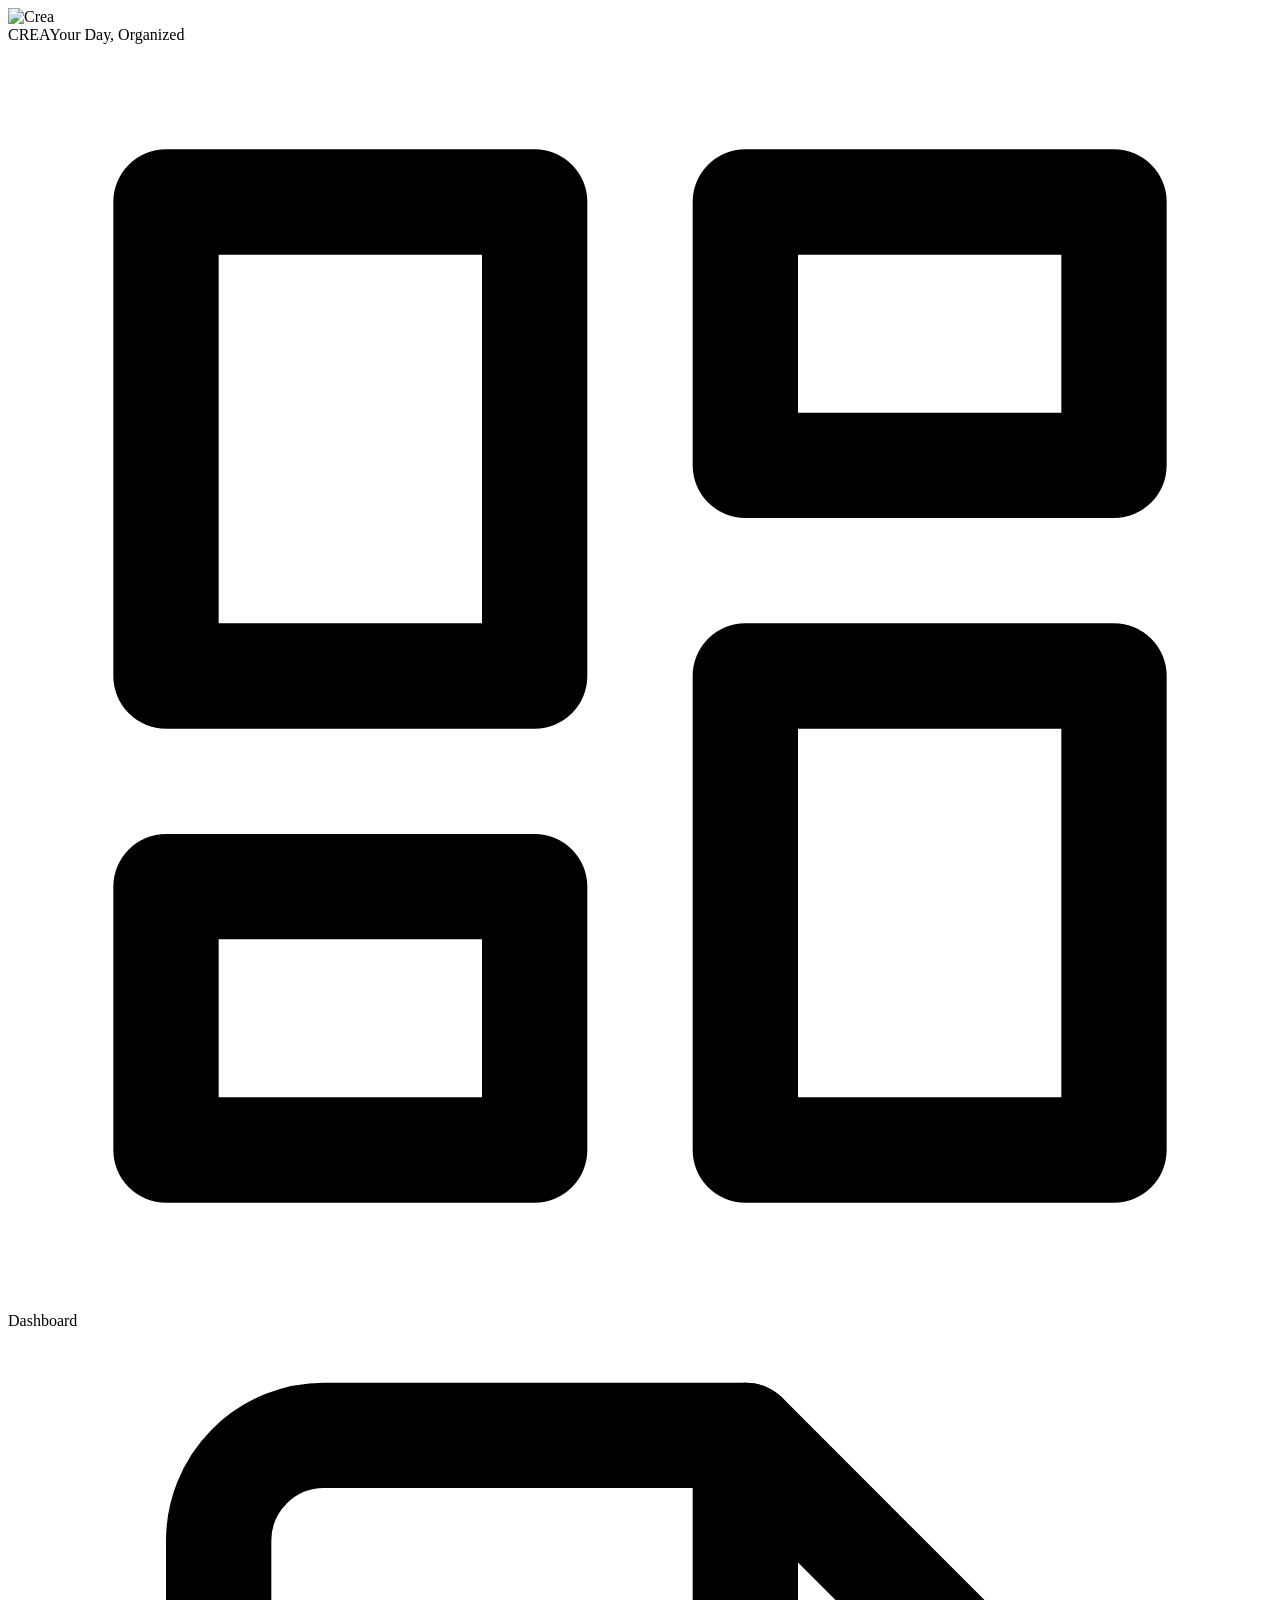
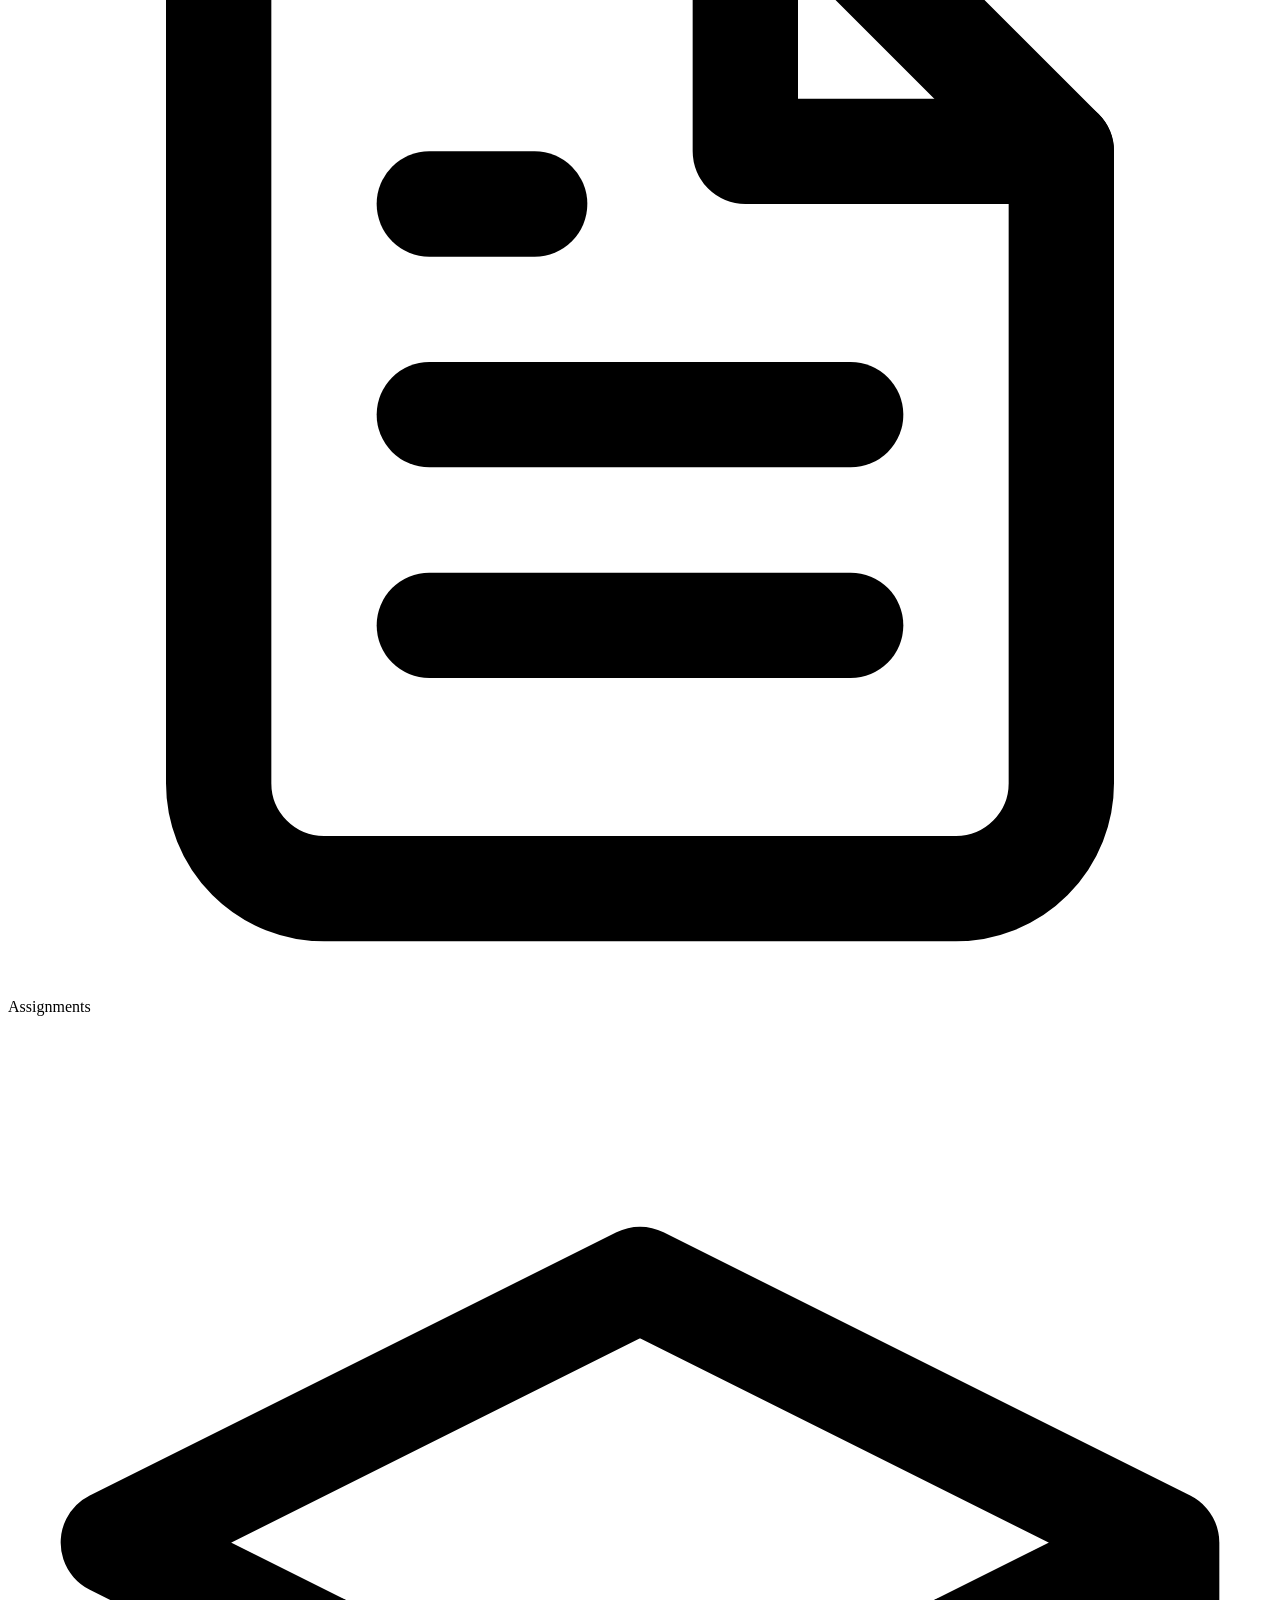
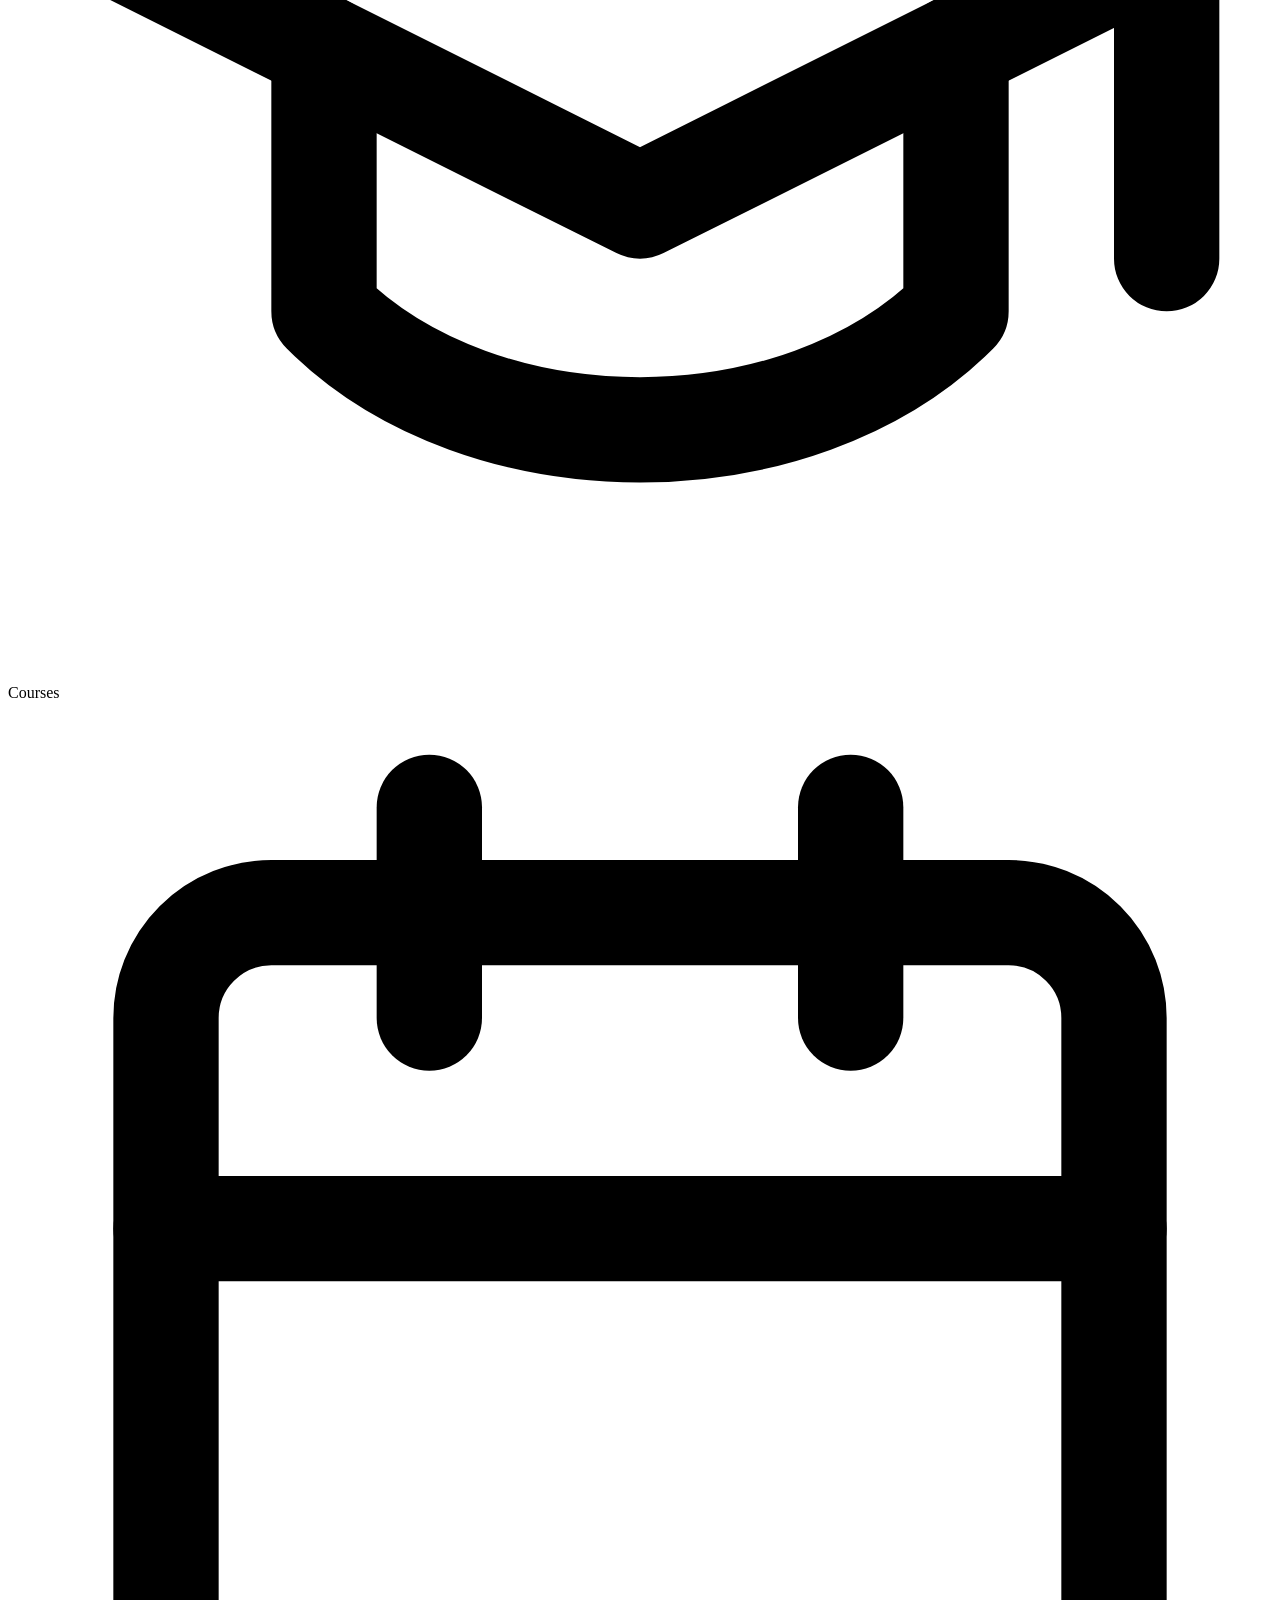
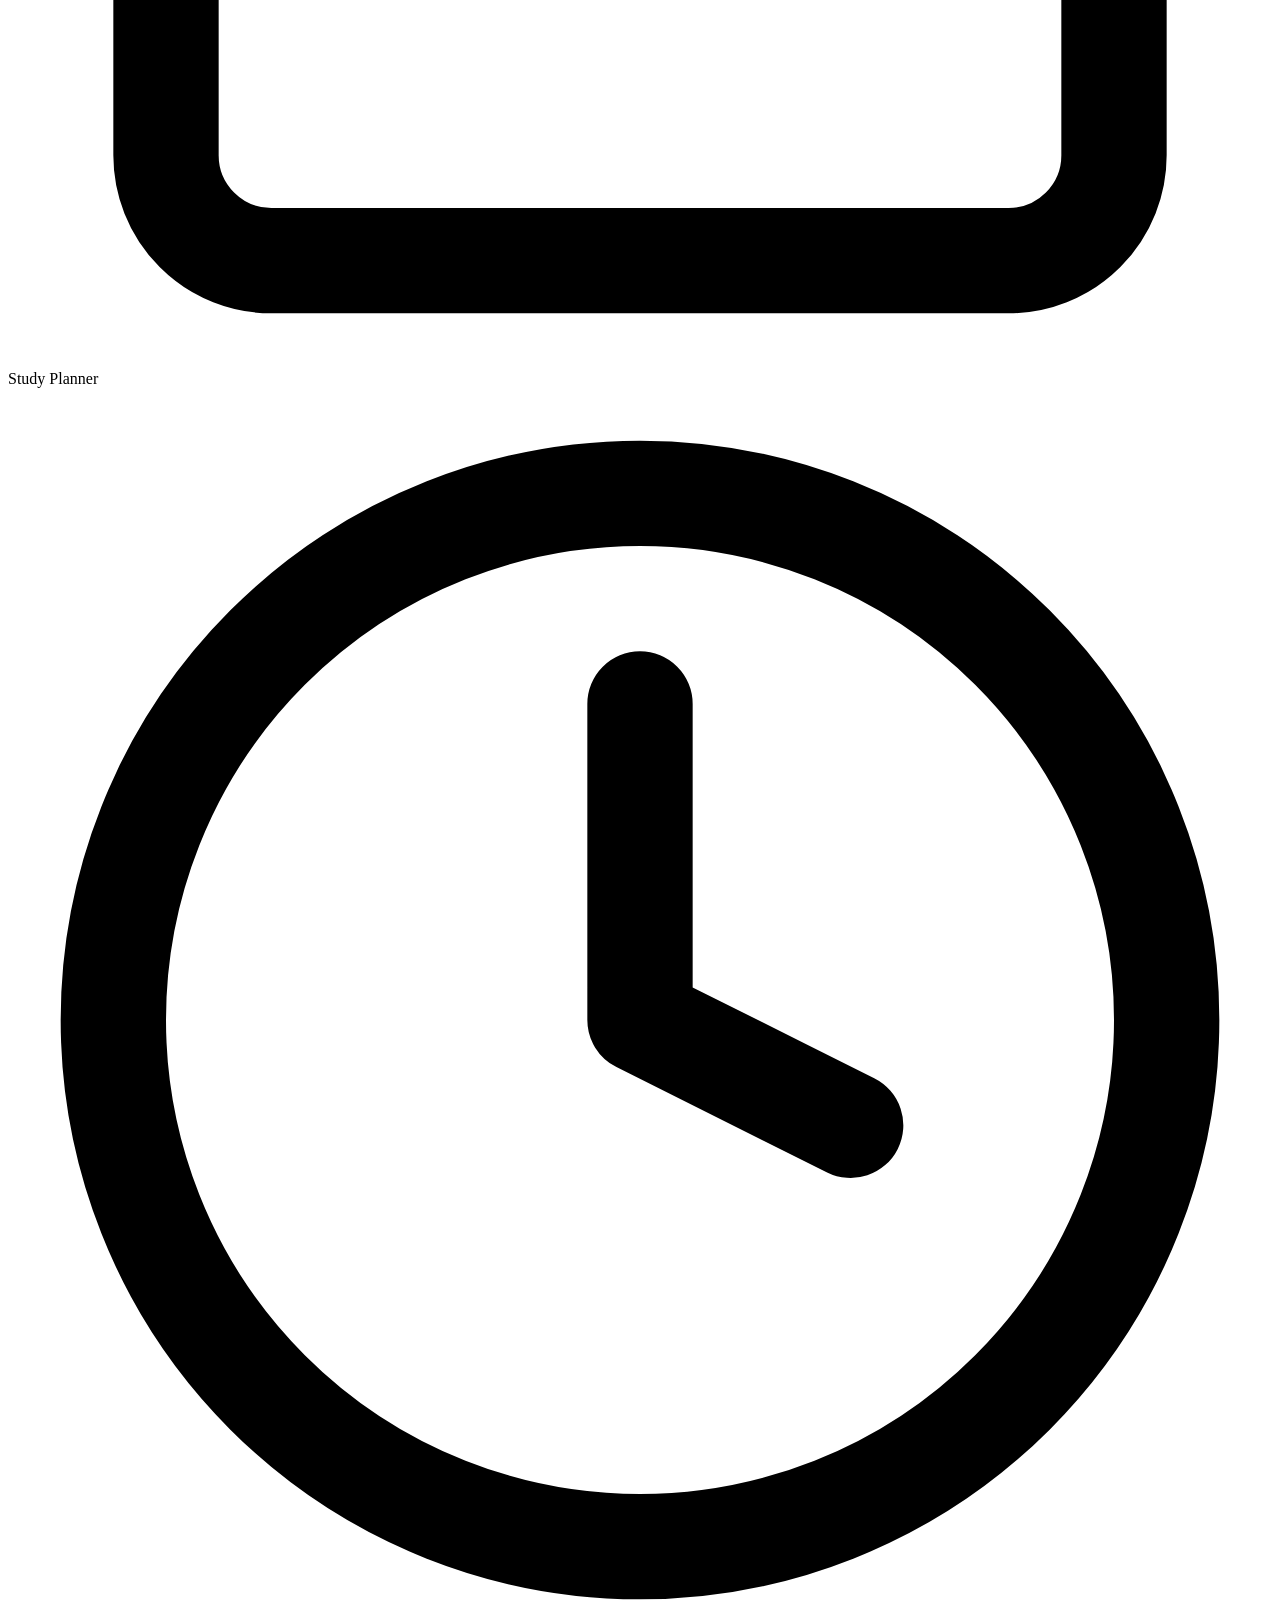
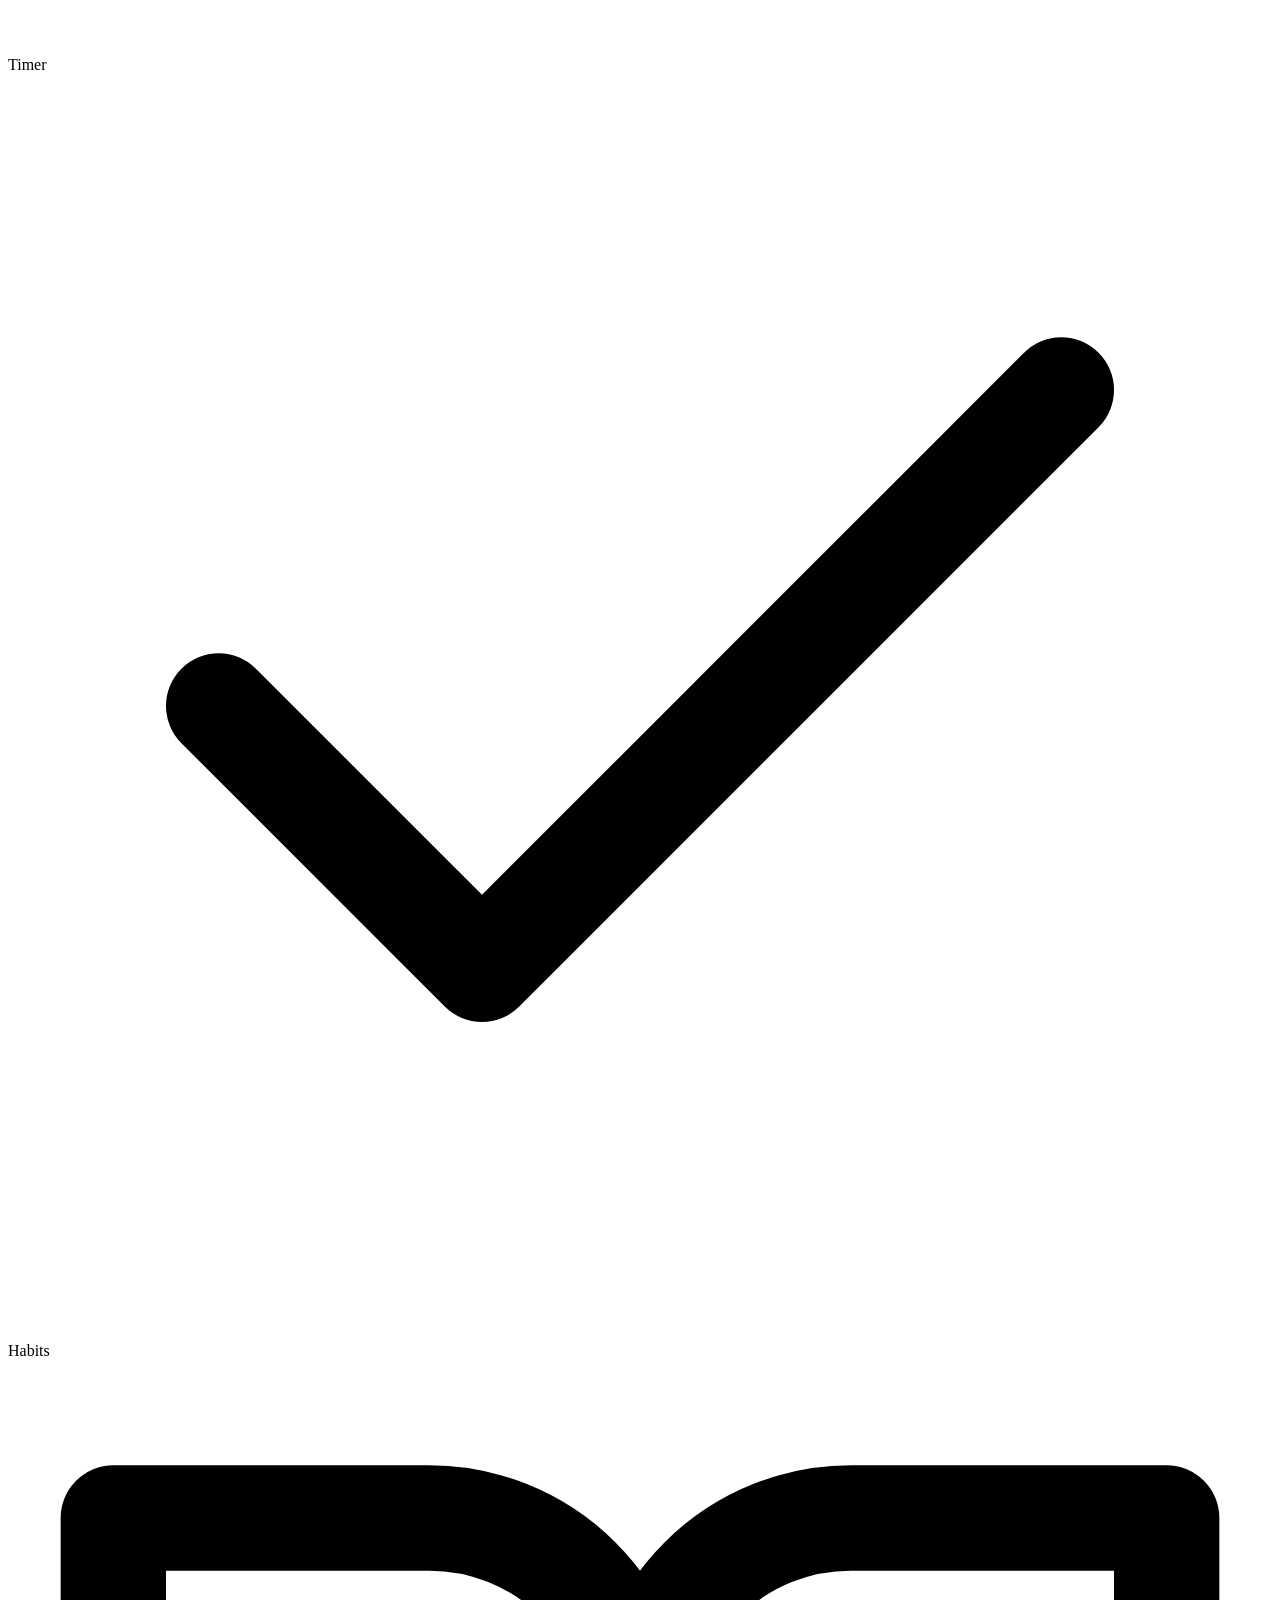
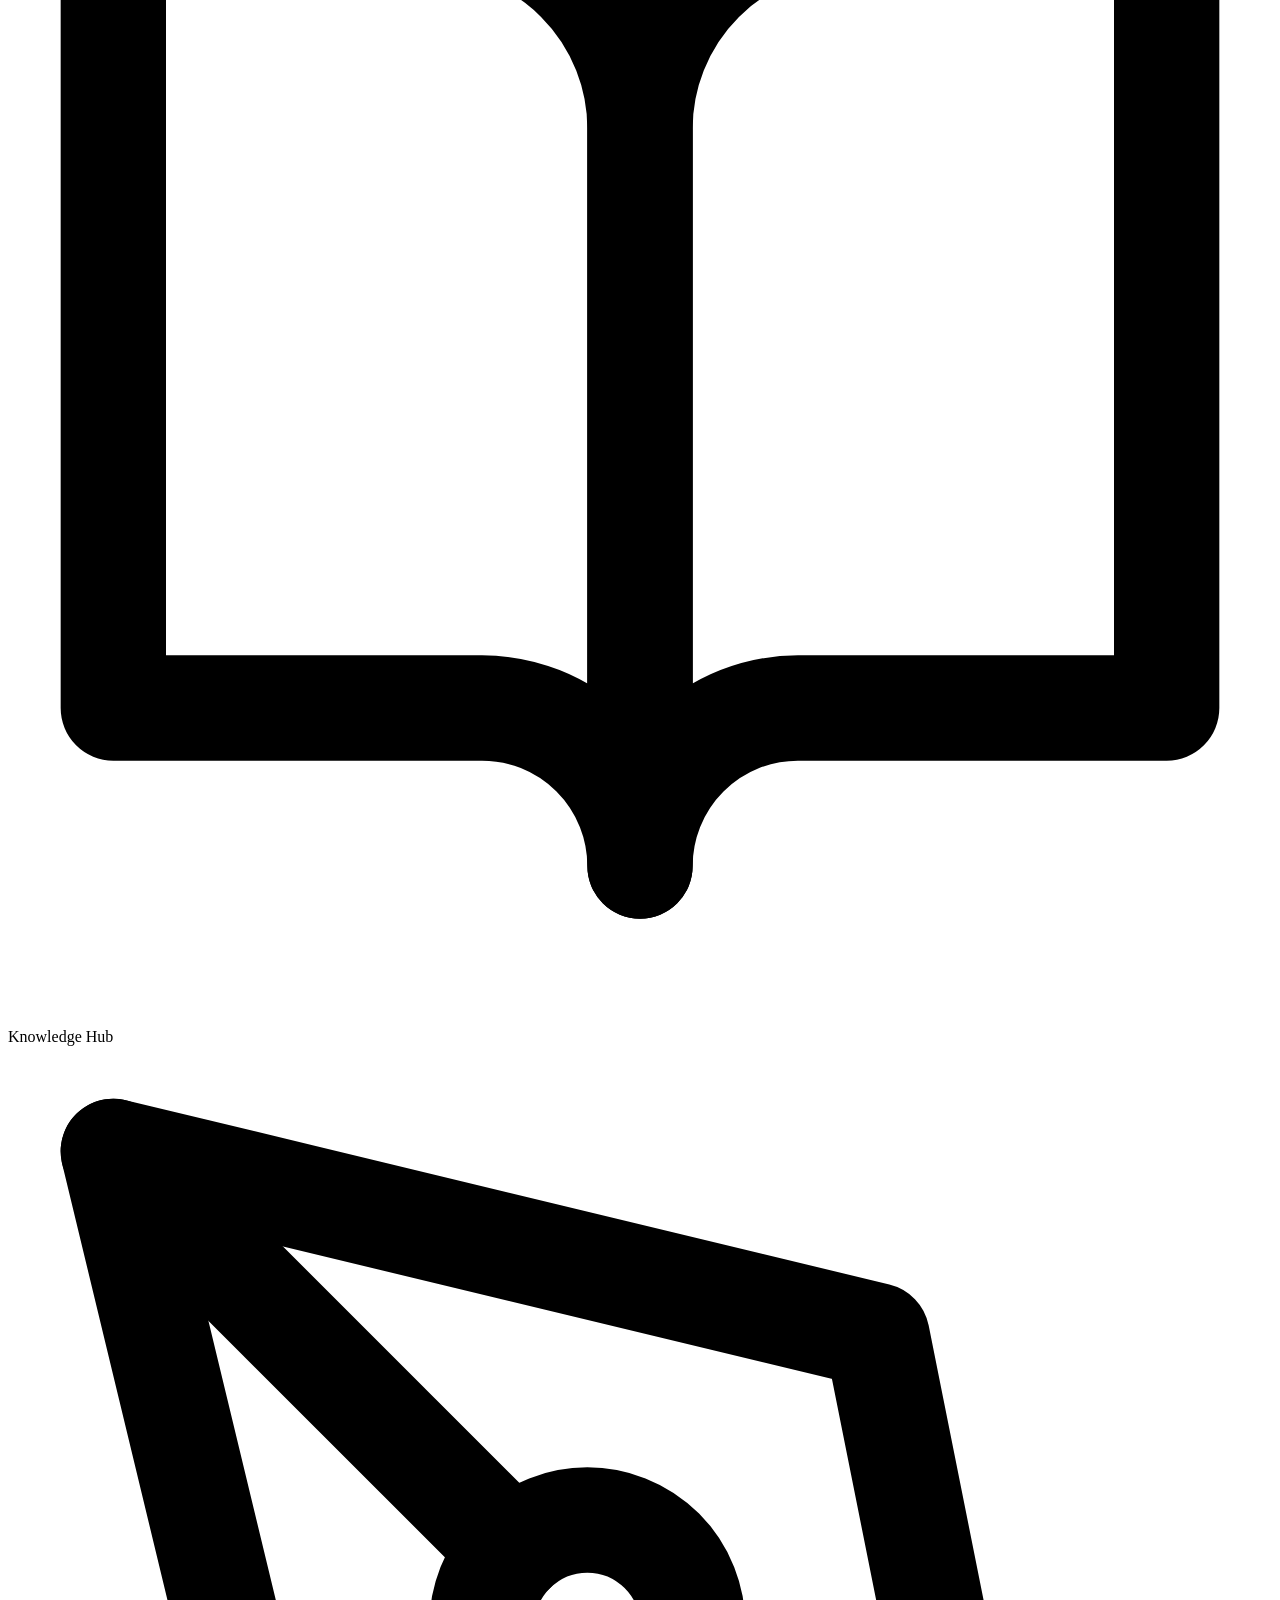
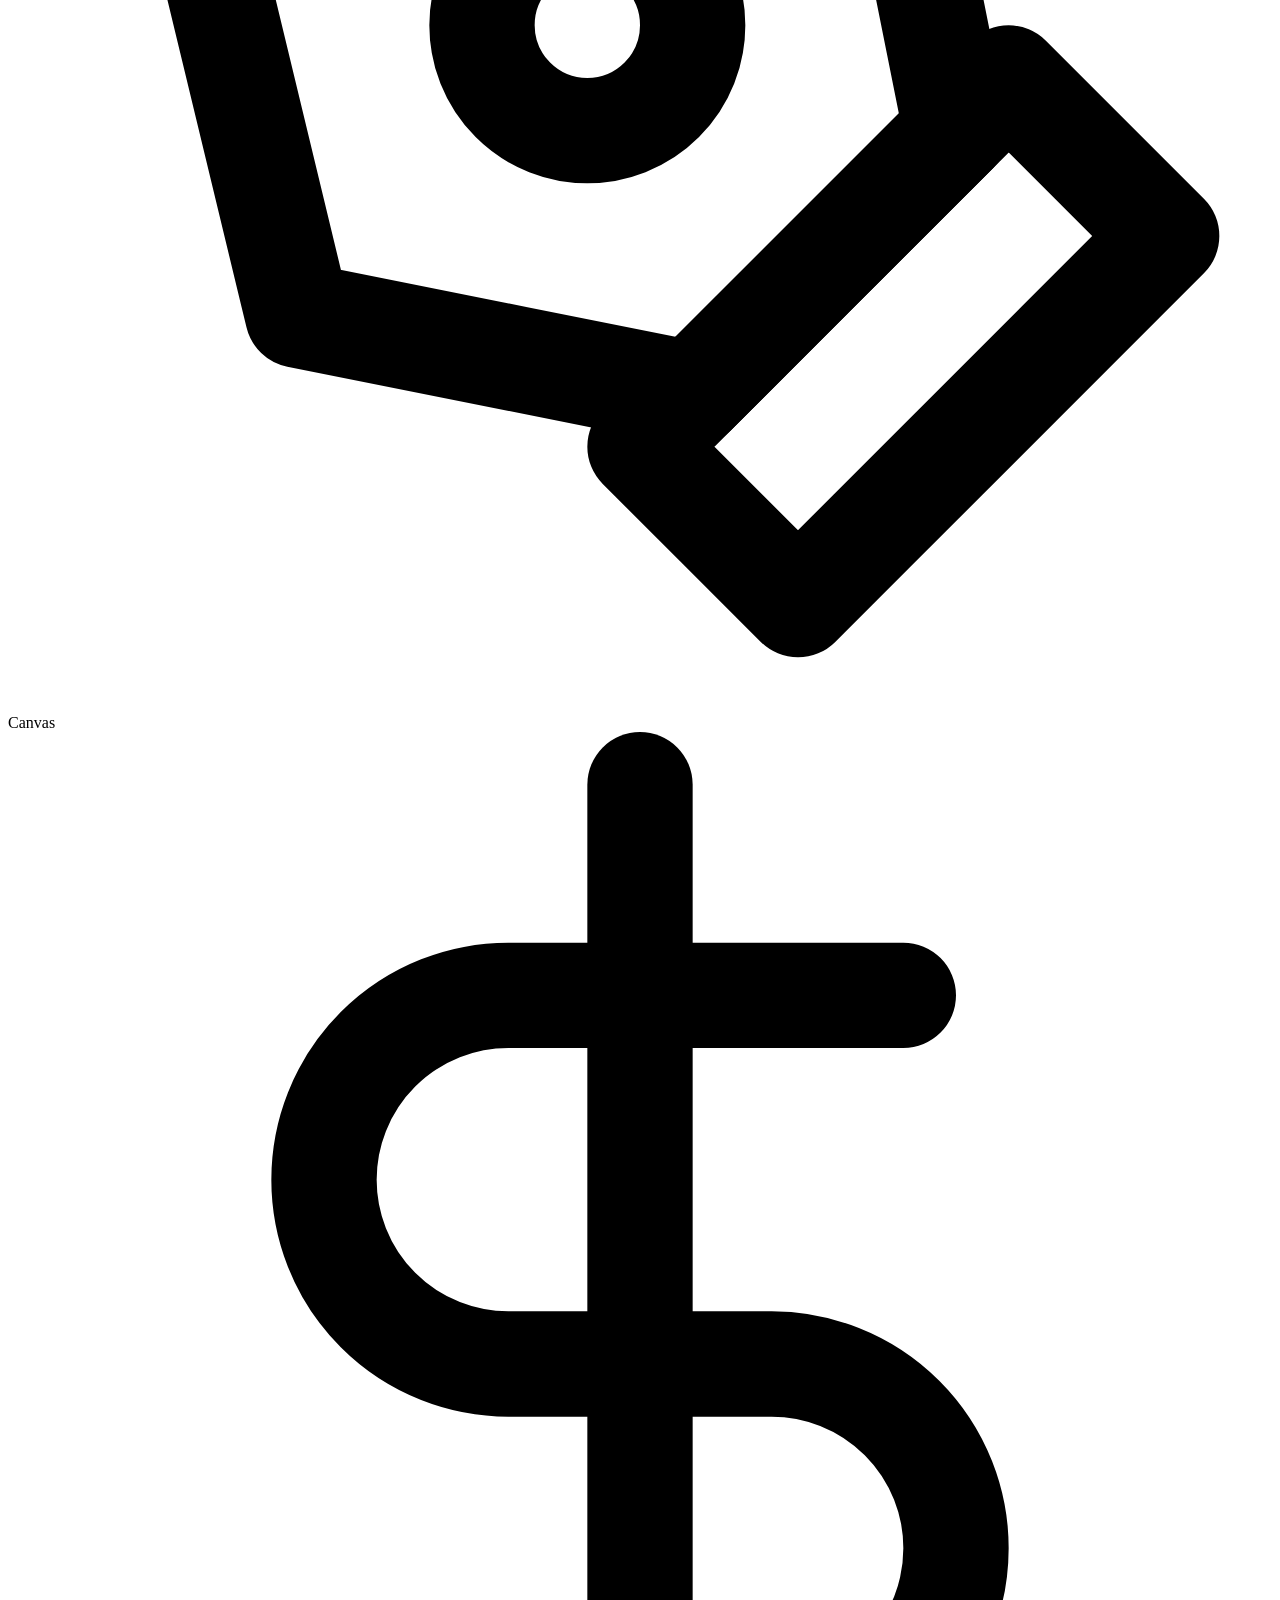
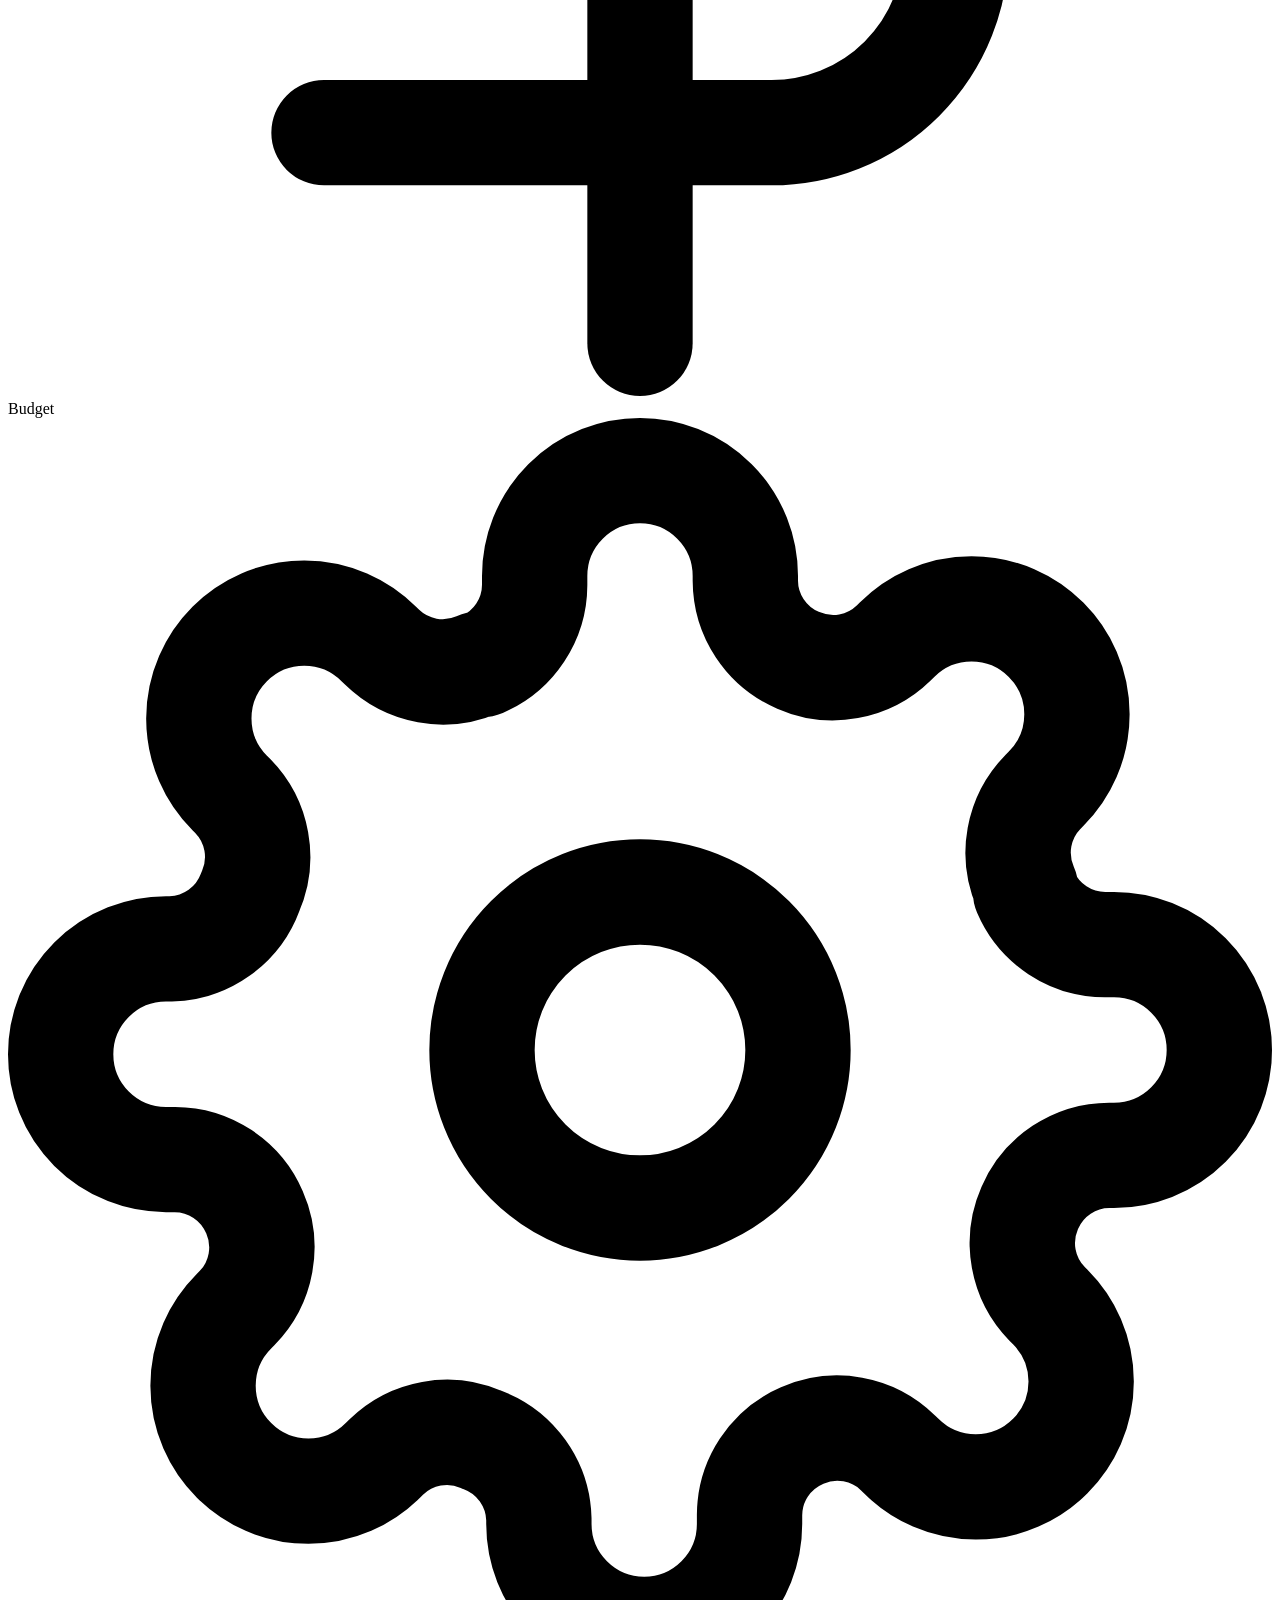
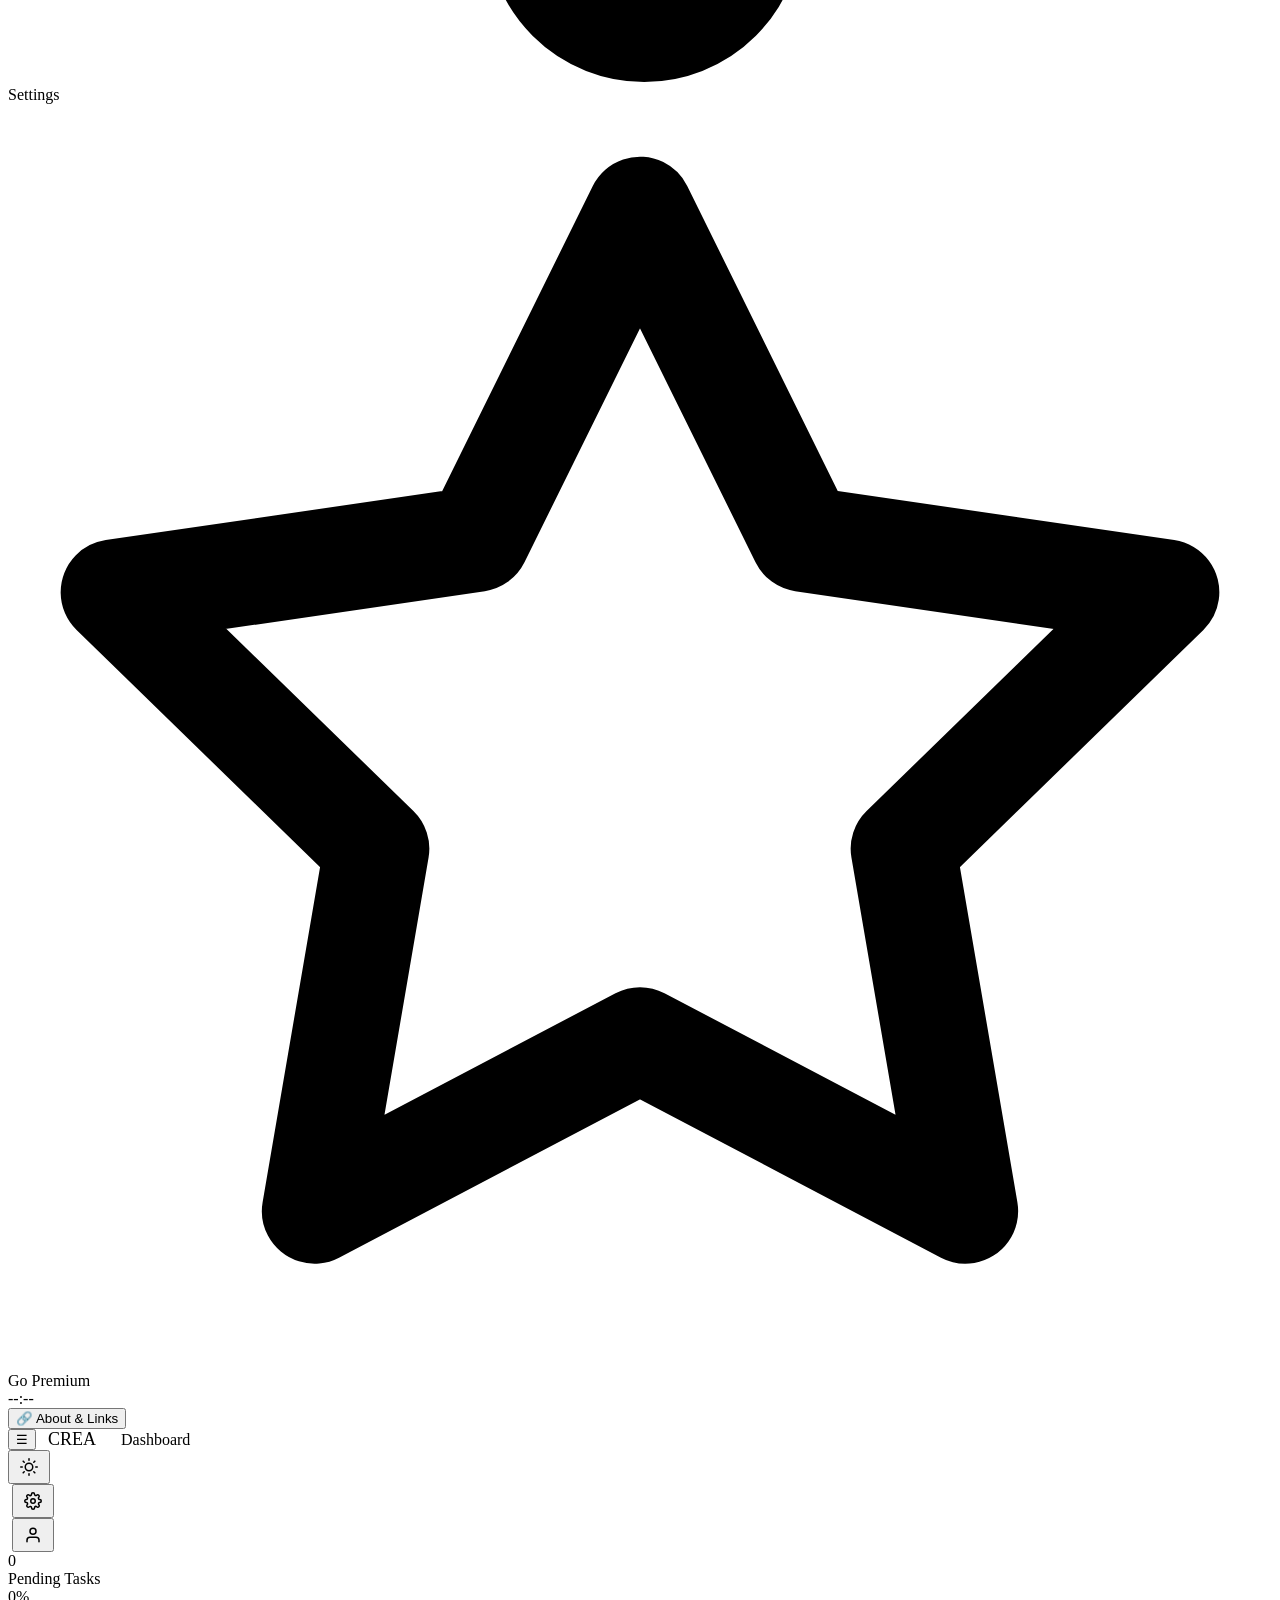
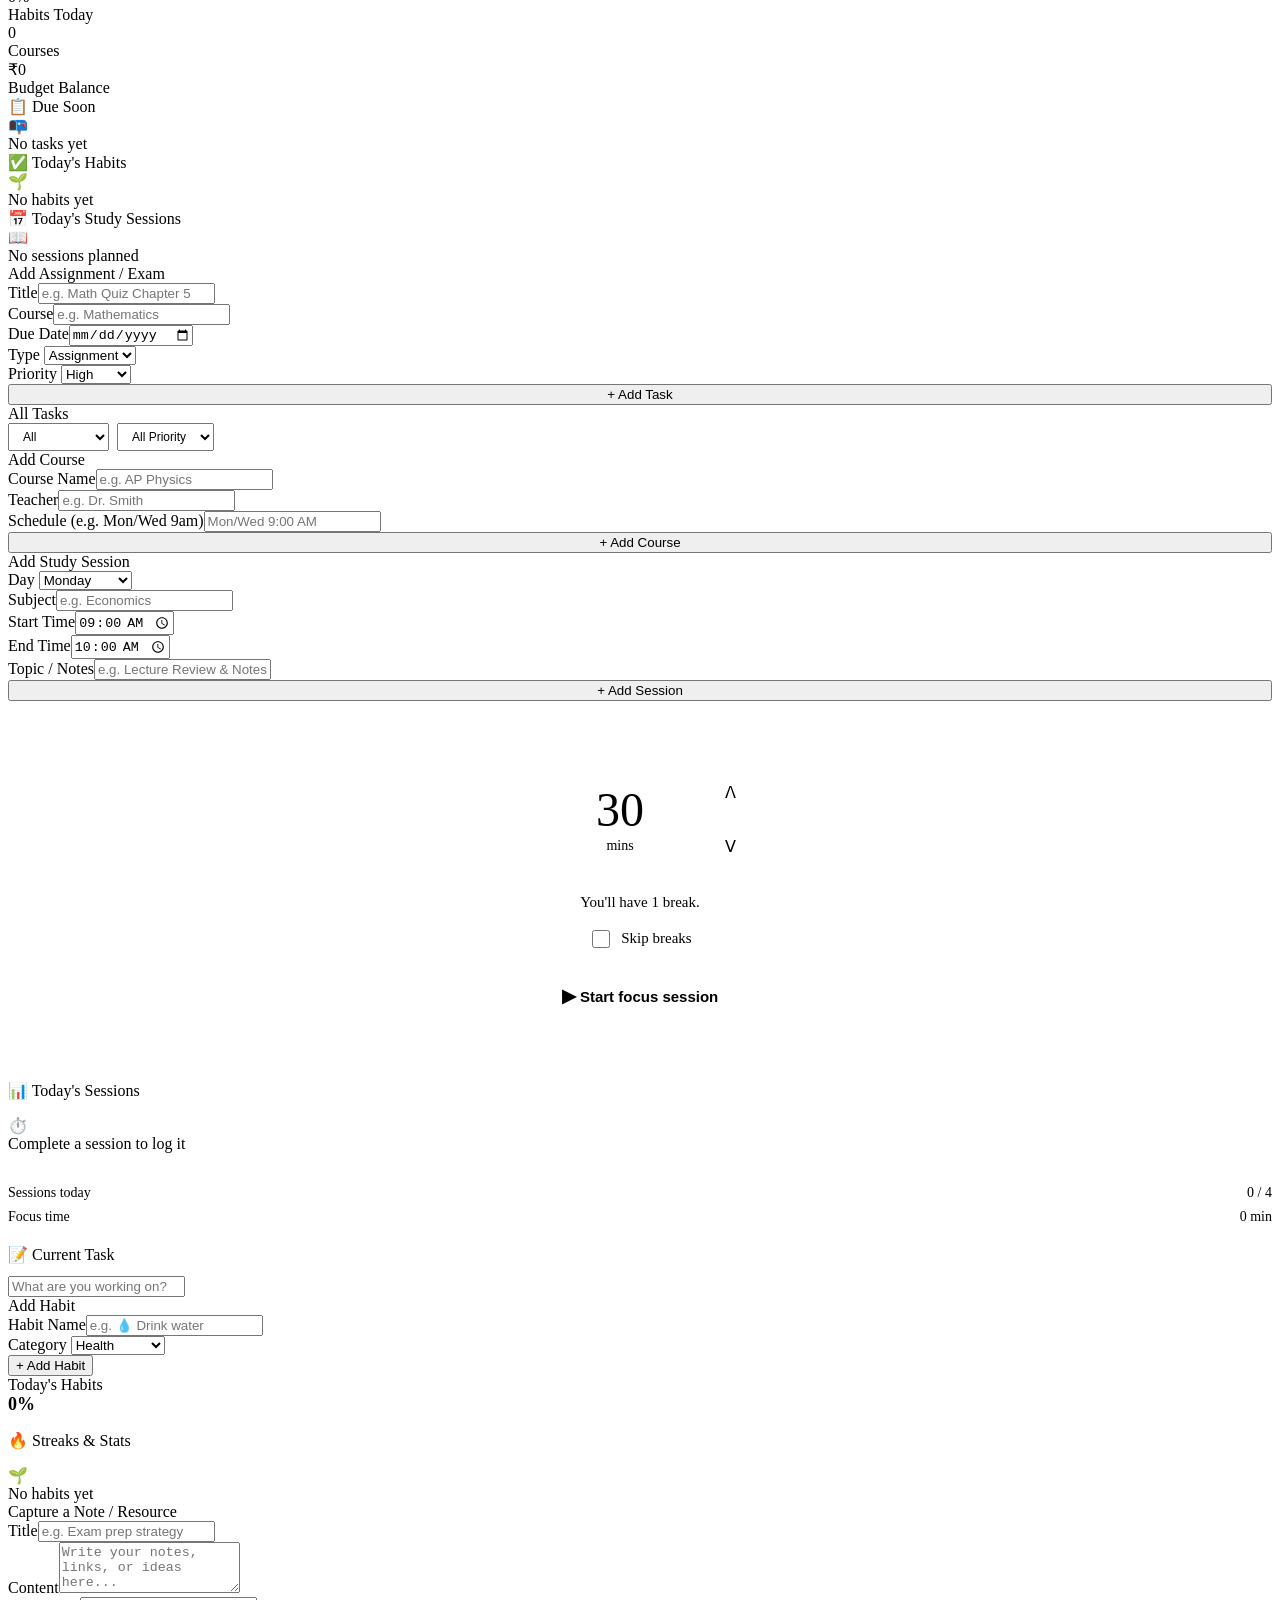
==== commit e7ecf3a5: "some update" ====
--- a/crea.html
+++ b/crea.html
@@ -1,10 +1,11 @@
 <!DOCTYPE html>
 <html lang="en">
+
 <head>
-<meta charset="UTF-8">
-<meta name="viewport" content="width=device-width, initial-scale=1.0">
-<!-- Security headers via meta (supplements server-side headers) -->
-<meta http-equiv="Content-Security-Policy" content="
+  <meta charset="UTF-8">
+  <meta name="viewport" content="width=device-width, initial-scale=1.0">
+  <!-- Security headers via meta (supplements server-side headers) -->
+  <meta http-equiv="Content-Security-Policy" content="
   default-src 'self' https://*.googleapis.com https://*.gstatic.com https://*.firebaseapp.com https://*.firebasestorage.app;
   script-src  'self' 'unsafe-inline' https://www.gstatic.com https://*.googleapis.com;
   style-src   'self' 'unsafe-inline' https://fonts.googleapis.com;
@@ -15,540 +16,1044 @@
   base-uri    'self';
   form-action 'self';
 ">
-<meta http-equiv="X-Content-Type-Options" content="nosniff">
-<title>CREA</title>
-<meta name="description" content="Crea: the all-in-one planner for assignments, habits, pomodoro, budget and more.">
-<link href="crea.css" rel="stylesheet">
+  <meta http-equiv="X-Content-Type-Options" content="nosniff">
+  <title>CREA</title>
+  <link rel="icon" type="image/png" href="assets/logo.png">
+  <meta name="description" content="Crea: the all-in-one planner for assignments, habits, timer, budget and more.">
+  <link rel="preconnect" href="https://fonts.googleapis.com">
+  <link rel="preconnect" href="https://fonts.gstatic.com" crossorigin>
+  <link href="https://fonts.googleapis.com/css2?family=Roboto:ital,wght@0,300;0,400;0,500;0,700;0,900;1,400&display=swap" rel="stylesheet">
+  <link href="css/crea.css" rel="stylesheet">
 
 </head>
+
 <body>
 
-<!-- SIDEBAR -->
-<aside class="sidebar">
-  <div class="sidebar-logo">
-    <img src="logo.png" alt="Crea" class="sidebar-logo-img">
-    <div class="logo-text crea-name">CREA<span class="logo-tagline">Your Day, Organized</span></div>
-  </div>
-  <nav class="nav-items">
-    <div class="nav-item active" onclick="showPage('dashboard')"><span class="nav-icon">🏠</span><span>Dashboard</span></div>
-    <div class="nav-item" onclick="showPage('assignments')"><span class="nav-icon">📋</span><span>Assignments</span></div>
-    <div class="nav-item" onclick="showPage('courses')"><span class="nav-icon">🎓</span><span>Courses</span></div>
-    <div class="nav-item" onclick="showPage('study')"><span class="nav-icon">📅</span><span>Study Planner</span></div>
-    <div class="nav-item" onclick="showPage('pomodoro')"><span class="nav-icon">⏱️</span><span>Pomodoro</span></div>
-    <div class="nav-item" onclick="showPage('habits')"><span class="nav-icon">✅</span><span>Habits</span></div>
-    <div class="nav-item" onclick="showPage('knowledge')"><span class="nav-icon">🏛️</span><span>Knowledge Hub</span></div>
-    <div class="nav-item" onclick="showPage('budget')"><span class="nav-icon">💰</span><span>Budget</span></div>
-    <div class="nav-item" onclick="showPage('settings')"><span class="nav-icon">⚙️</span><span>Settings</span></div>
-    <div class="nav-item upgrade-nav" onclick="openUpgradeModal()" id="nav-upgrade"><span class="nav-icon">⭐</span><span>Go Premium</span></div>
-  </nav>
-  <div class="sidebar-footer">
-    <div id="clock-sidebar">--:--</div>
-    <div class="date-display" id="date-sidebar"></div>
-    <button class="about-link-btn" onclick="openFooterModal()" title="About Crea">
-      <span>🔗</span> About & Links
-    </button>
-  </div>
-</aside>
-
-<!-- MAIN -->
-<div class="main">
-  <div class="topbar">
-    <div class="page-title" id="topbar-title">Dashboard</div>
-    <div class="topbar-right">
-      <button class="btn btn-sm" id="theme-toggle" onclick="toggleTheme()" title="Toggle Theme" style="font-size:16px;padding:4px 8px;">☀️</button>
-      <button class="btn btn-sm" onclick="showPage('settings')" title="Settings" style="font-size:16px;padding:4px 8px;margin-left:4px;">⚙️</button>
-      <button class="btn btn-sm" id="auth-btn" onclick="handleAuthBtn()" title="Logout" style="font-size:16px;padding:4px 8px;margin-left:4px;">🚪</button>
-      <div id="topbar-action"></div>
+  <!-- SIDEBAR OVERLAY -->
+  <div class="sidebar-overlay" id="sidebar-overlay" onclick="toggleSidebarState()"></div>
+
+  <!-- SIDEBAR -->
+  <aside class="sidebar">
+    <div class="sidebar-logo">
+      <img src="assets/logo.png" alt="Crea" class="sidebar-logo-img">
+      <div class="logo-text">CREA<span>Your Day, Organized</span></div>
+    </div>
+    <nav class="nav-items">
+      <div class="nav-item active" onclick="showPage('dashboard')">
+        <svg class="nav-icon" viewBox="0 0 24 24" fill="none" stroke="currentColor" stroke-width="2"
+          stroke-linecap="round" stroke-linejoin="round">
+          <rect x="3" y="3" width="7" height="9"></rect>
+          <rect x="14" y="3" width="7" height="5"></rect>
+          <rect x="14" y="12" width="7" height="9"></rect>
+          <rect x="3" y="16" width="7" height="5"></rect>
+        </svg>
+        <span>Dashboard</span>
+      </div>
+      <div class="nav-item" onclick="showPage('assignments')">
+        <svg class="nav-icon" viewBox="0 0 24 24" fill="none" stroke="currentColor" stroke-width="2"
+          stroke-linecap="round" stroke-linejoin="round">
+          <path d="M14 2H6a2 2 0 0 0-2 2v16a2 2 0 0 0 2 2h12a2 2 0 0 0 2-2V8z"></path>
+          <polyline points="14 2 14 8 20 8"></polyline>
+          <line x1="16" y1="13" x2="8" y2="13"></line>
+          <line x1="16" y1="17" x2="8" y2="17"></line>
+          <polyline points="10 9 9 9 8 9"></polyline>
+        </svg>
+        <span>Assignments</span>
+      </div>
+      <div class="nav-item" onclick="showPage('courses')">
+        <svg class="nav-icon" viewBox="0 0 24 24" fill="none" stroke="currentColor" stroke-width="2"
+          stroke-linecap="round" stroke-linejoin="round">
+          <path d="M22 10v6M2 10l10-5 10 5-10 5z"></path>
+          <path d="M6 12v5c3 3 9 3 12 0v-5"></path>
+        </svg>
+        <span>Courses</span>
+      </div>
+      <div class="nav-item" onclick="showPage('study')">
+        <svg class="nav-icon" viewBox="0 0 24 24" fill="none" stroke="currentColor" stroke-width="2"
+          stroke-linecap="round" stroke-linejoin="round">
+          <rect x="3" y="4" width="18" height="18" rx="2" ry="2"></rect>
+          <line x1="16" y1="2" x2="16" y2="6"></line>
+          <line x1="8" y1="2" x2="8" y2="6"></line>
+          <line x1="3" y1="10" x2="21" y2="10"></line>
+        </svg>
+        <span>Study Planner</span>
+      </div>
+      <div class="nav-item" onclick="showPage('timer')">
+        <svg class="nav-icon" viewBox="0 0 24 24" fill="none" stroke="currentColor" stroke-width="2"
+          stroke-linecap="round" stroke-linejoin="round">
+          <circle cx="12" cy="12" r="10"></circle>
+          <polyline points="12 6 12 12 16 14"></polyline>
+        </svg>
+        <span>Timer</span>
+      </div>
+      <div class="nav-item" onclick="showPage('habits')">
+        <svg class="nav-icon" viewBox="0 0 24 24" fill="none" stroke="currentColor" stroke-width="2"
+          stroke-linecap="round" stroke-linejoin="round">
+          <polyline points="20 6 9 17 4 12"></polyline>
+        </svg>
+        <span>Habits</span>
+      </div>
+      <div class="nav-item" onclick="showPage('knowledge')">
+        <svg class="nav-icon" viewBox="0 0 24 24" fill="none" stroke="currentColor" stroke-width="2"
+          stroke-linecap="round" stroke-linejoin="round">
+          <path d="M2 3h6a4 4 0 0 1 4 4v14a3 3 0 0 0-3-3H2z"></path>
+          <path d="M22 3h-6a4 4 0 0 0-4 4v14a3 3 0 0 1 3-3h7z"></path>
+        </svg>
+        <span>Knowledge Hub</span>
+      </div>
+      <div class="nav-item" onclick="showPage('draw')">
+        <svg class="nav-icon" viewBox="0 0 24 24" fill="none" stroke="currentColor" stroke-width="2"
+          stroke-linecap="round" stroke-linejoin="round">
+          <path d="M12 19l7-7 3 3-7 7-3-3z"></path>
+          <path d="M18 13l-1.5-7.5L2 2l3.5 14.5L13 18l5-5z"></path>
+          <path d="M2 2l7.586 7.586"></path>
+          <circle cx="11" cy="11" r="2"></circle>
+        </svg>
+        <span>Canvas</span>
+      </div>
+      <div class="nav-item" onclick="showPage('budget')">
+        <svg class="nav-icon" viewBox="0 0 24 24" fill="none" stroke="currentColor" stroke-width="2"
+          stroke-linecap="round" stroke-linejoin="round">
+          <line x1="12" y1="1" x2="12" y2="23"></line>
+          <path d="M17 5H9.5a3.5 3.5 0 0 0 0 7h5a3.5 3.5 0 0 1 0 7H6"></path>
+        </svg>
+        <span>Budget</span>
+      </div>
+      <div class="nav-item" onclick="showPage('settings')">
+        <svg class="nav-icon" viewBox="0 0 24 24" fill="none" stroke="currentColor" stroke-width="2"
+          stroke-linecap="round" stroke-linejoin="round">
+          <circle cx="12" cy="12" r="3"></circle>
+          <path
+            d="M19.4 15a1.65 1.65 0 0 0 .33 1.82l.06.06a2 2 0 0 1 0 2.83 2 2 0 0 1-2.83 0l-.06-.06a1.65 1.65 0 0 0-1.82-.33 1.65 1.65 0 0 0-1 1.51V21a2 2 0 0 1-2 2 2 2 0 0 1-2-2v-.09A1.65 1.65 0 0 0 9 19.4a1.65 1.65 0 0 0-1.82.33l-.06.06a2 2 0 0 1-2.83 0 2 2 0 0 1 0-2.83l.06-.06a1.65 1.65 0 0 0 .33-1.82 1.65 1.65 0 0 0-1.51-1H3a2 2 0 0 1-2-2 2 2 0 0 1 2-2h.09A1.65 1.65 0 0 0 4.6 9a1.65 1.65 0 0 0-.33-1.82l-.06-.06a2 2 0 0 1 0-2.83 2 2 0 0 1 2.83 0l.06.06a1.65 1.65 0 0 0 1.82.33H9a1.65 1.65 0 0 0 1-1.51V3a2 2 0 0 1 2-2 2 2 0 0 1 2 2v.09a1.65 1.65 0 0 0 1 1.51 1.65 1.65 0 0 0 1.82-.33l.06-.06a2 2 0 0 1 2.83 0 2 2 0 0 1 0 2.83l-.06.06a1.65 1.65 0 0 0-.33 1.82V9a1.65 1.65 0 0 0 1.51 1H21a2 2 0 0 1 2 2 2 2 0 0 1-2 2h-.09a1.65 1.65 0 0 0-1.51 1z">
+          </path>
+        </svg>
+        <span>Settings</span>
+      </div>
+      <div class="nav-item upgrade-nav" onclick="openUpgradeModal()" id="nav-upgrade">
+        <svg class="nav-icon" viewBox="0 0 24 24" fill="none" stroke="currentColor" stroke-width="2"
+          stroke-linecap="round" stroke-linejoin="round">
+          <polygon
+            points="12 2 15.09 8.26 22 9.27 17 14.14 18.18 21.02 12 17.77 5.82 21.02 7 14.14 2 9.27 8.91 8.26 12 2">
+          </polygon>
+        </svg>
+        <span>Go Premium</span>
+      </div>
+    </nav>
+    <div class="sidebar-footer">
+      <div id="clock-sidebar">--:--</div>
+      <div class="date-display" id="date-sidebar"></div>
+      <button class="about-link-btn" onclick="openFooterModal()" title="About Crea">
+        <span>🔗</span> About & Links
+      </button>
+    </div>
+  </aside>
+
+  <!-- MAIN -->
+  <div class="main">
+    <div class="topbar">
+      <div style="display:flex;align-items:center;gap:12px">
+        <button class="mobile-menu-btn" onclick="toggleSidebarState()">☰</button>
+        <div class="crea-name" style="font-size:18px;">CREA</div>
+        <div style="width:1px;height:18px;background:var(--border)"></div>
+        <div class="page-title" id="topbar-title">Dashboard</div>
+      </div>
+      <div class="topbar-right">
+        <button class="btn btn-sm" id="theme-toggle" onclick="toggleTheme()" title="Toggle Theme"
+          style="display:flex;align-items:center;justify-content:center;padding:6px 10px;">
+          <svg width="18" height="18" viewBox="0 0 24 24" fill="none" stroke="currentColor" stroke-width="2"
+            stroke-linecap="round" stroke-linejoin="round">
+            <circle cx="12" cy="12" r="5"></circle>
+            <line x1="12" y1="1" x2="12" y2="3"></line>
+            <line x1="12" y1="21" x2="12" y2="23"></line>
+            <line x1="4.22" y1="4.22" x2="5.64" y2="5.64"></line>
+            <line x1="18.36" y1="18.36" x2="19.78" y2="19.78"></line>
+            <line x1="1" y1="12" x2="3" y2="12"></line>
+            <line x1="21" y1="12" x2="23" y2="12"></line>
+            <line x1="4.22" y1="19.78" x2="5.64" y2="18.36"></line>
+            <line x1="18.36" y1="5.64" x2="19.78" y2="4.22"></line>
+          </svg>
+        </button>
+        <button class="btn btn-sm" onclick="showPage('settings')" title="Settings"
+          style="display:flex;align-items:center;justify-content:center;padding:6px 10px;margin-left:4px;">
+          <svg width="18" height="18" viewBox="0 0 24 24" fill="none" stroke="currentColor" stroke-width="2"
+            stroke-linecap="round" stroke-linejoin="round">
+            <circle cx="12" cy="12" r="3"></circle>
+            <path
+              d="M19.4 15a1.65 1.65 0 0 0 .33 1.82l.06.06a2 2 0 0 1 0 2.83 2 2 0 0 1-2.83 0l-.06-.06a1.65 1.65 0 0 0-1.82-.33 1.65 1.65 0 0 0-1 1.51V21a2 2 0 0 1-2 2 2 2 0 0 1-2-2v-.09A1.65 1.65 0 0 0 9 19.4a1.65 1.65 0 0 0-1.82.33l-.06.06a2 2 0 0 1-2.83 0 2 2 0 0 1 0-2.83l.06-.06a1.65 1.65 0 0 0 .33-1.82 1.65 1.65 0 0 0-1.51-1H3a2 2 0 0 1-2-2 2 2 0 0 1 2-2h.09A1.65 1.65 0 0 0 4.6 9a1.65 1.65 0 0 0-.33-1.82l-.06-.06a2 2 0 0 1 0-2.83 2 2 0 0 1 2.83 0l.06.06a1.65 1.65 0 0 0 1.82.33H9a1.65 1.65 0 0 0 1-1.51V3a2 2 0 0 1 2-2 2 2 0 0 1 2 2v.09a1.65 1.65 0 0 0 1 1.51 1.65 1.65 0 0 0 1.82-.33l.06-.06a2 2 0 0 1 2.83 0 2 2 0 0 1 0 2.83l-.06.06a1.65 1.65 0 0 0-.33 1.82V9a1.65 1.65 0 0 0 1.51 1H21a2 2 0 0 1 2 2 2 2 0 0 1-2 2h-.09a1.65 1.65 0 0 0-1.51 1z">
+            </path>
+          </svg>
+        </button>
+        <button class="btn btn-sm" id="auth-btn" onclick="handleAuthBtn()" title="Account"
+          style="display:flex;align-items:center;justify-content:center;padding:6px 10px;margin-left:4px;">
+          <svg width="18" height="18" viewBox="0 0 24 24" fill="none" stroke="currentColor" stroke-width="2"
+            stroke-linecap="round" stroke-linejoin="round">
+            <path d="M20 21v-2a4 4 0 0 0-4-4H8a4 4 0 0 0-4 4v2"></path>
+            <circle cx="12" cy="7" r="4"></circle>
+          </svg>
+        </button>
+      </div>
+    </div>
+    <div class="content">
+
+      <!-- DASHBOARD -->
+      <div class="page active" id="page-dashboard">
+        <div class="stats-row">
+          <div class="stat-card">
+            <div class="stat-num" id="stat-tasks">0</div>
+            <div class="stat-label">Pending Tasks</div>
+          </div>
+          <div class="stat-card">
+            <div class="stat-num" id="stat-habits">0%</div>
+            <div class="stat-label">Habits Today</div>
+          </div>
+          <div class="stat-card">
+            <div class="stat-num" id="stat-courses">0</div>
+            <div class="stat-label">Courses</div>
+          </div>
+          <div class="stat-card">
+            <div class="stat-num" id="stat-balance">₹0</div>
+            <div class="stat-label">Budget Balance</div>
+          </div>
+        </div>
+        <div class="grid-2">
+          <div class="card">
+            <div class="card-header">
+              <div class="card-title">📋 Due Soon</div>
+            </div>
+            <div id="dash-tasks">
+              <div class="empty">
+                <div class="empty-icon">📭</div>
+                <div class="empty-text">No tasks yet</div>
+              </div>
+            </div>
+          </div>
+          <div class="card">
+            <div class="card-header">
+              <div class="card-title">✅ Today's Habits</div>
+            </div>
+            <div id="dash-habits">
+              <div class="empty">
+                <div class="empty-icon">🌱</div>
+                <div class="empty-text">No habits yet</div>
+              </div>
+            </div>
+          </div>
+        </div>
+        <div class="card">
+          <div class="card-header">
+            <div class="card-title">📅 Today's Study Sessions</div>
+          </div>
+          <div id="dash-sessions">
+            <div class="empty">
+              <div class="empty-icon">📖</div>
+              <div class="empty-text">No sessions planned</div>
+            </div>
+          </div>
+        </div>
+      </div>
+
+      <!-- ASSIGNMENTS -->
+      <div class="page" id="page-assignments">
+        <div class="card">
+          <div class="section-label">Add Assignment / Exam</div>
+          <div class="form-row">
+            <div class="form-group"><label class="form-label">Title</label><input class="form-input" id="task-title"
+                placeholder="e.g. Math Quiz Chapter 5"></div>
+            <div class="form-group"><label class="form-label">Course</label><input class="form-input" id="task-course"
+                placeholder="e.g. Mathematics"></div>
+          </div>
+          <div class="form-row">
+            <div class="form-group"><label class="form-label">Due Date</label><input class="form-input" type="date"
+                id="task-due"></div>
+            <div class="form-group"><label class="form-label">Type</label>
+              <select class="form-input" id="task-type">
+                <option>Assignment</option>
+                <option>Exam</option>
+                <option>Project</option>
+                <option>Quiz</option>
+              </select>
+            </div>
+          </div>
+          <div class="form-row">
+            <div class="form-group"><label class="form-label">Priority</label>
+              <select class="form-input" id="task-priority">
+                <option>Low</option>
+                <option>Medium</option>
+                <option selected>High</option>
+                <option>Urgent</option>
+              </select>
+            </div>
+            <div class="form-group" style="display:flex;align-items:flex-end"><button class="btn btn-primary"
+                style="width:100%" onclick="addTask()">+ Add Task</button></div>
+          </div>
+        </div>
+        <div class="card">
+          <div class="card-header">
+            <div class="card-title">All Tasks</div>
+            <div style="display:flex;gap:8px">
+              <select class="form-input" id="filter-status" style="width:auto;padding:5px 10px;font-size:12px"
+                onchange="renderTasks()">
+                <option value="">All</option>
+                <option value="pending">Pending</option>
+                <option value="done">Completed</option>
+              </select>
+              <select class="form-input" id="filter-priority" style="width:auto;padding:5px 10px;font-size:12px"
+                onchange="renderTasks()">
+                <option value="">All Priority</option>
+                <option>Urgent</option>
+                <option>High</option>
+                <option>Medium</option>
+                <option>Low</option>
+              </select>
+            </div>
+          </div>
+          <div id="tasks-list"></div>
+        </div>
+      </div>
+
+      <!-- COURSES -->
+      <div class="page" id="page-courses">
+        <div class="card">
+          <div class="section-label">Add Course</div>
+          <div class="form-row">
+            <div class="form-group"><label class="form-label">Course Name</label><input class="form-input"
+                id="course-name" placeholder="e.g. AP Physics"></div>
+            <div class="form-group"><label class="form-label">Teacher</label><input class="form-input"
+                id="course-teacher" placeholder="e.g. Dr. Smith"></div>
+          </div>
+          <div class="form-row">
+            <div class="form-group"><label class="form-label">Schedule (e.g. Mon/Wed 9am)</label><input
+                class="form-input" id="course-schedule" placeholder="Mon/Wed 9:00 AM"></div>
+            <div class="form-group" style="display:flex;align-items:flex-end"><button class="btn btn-primary"
+                style="width:100%" onclick="addCourse()">+ Add Course</button></div>
+          </div>
+        </div>
+        <div id="courses-list"></div>
+      </div>
+
+      <!-- STUDY PLANNER -->
+      <div class="page" id="page-study">
+        <div class="card">
+          <div class="section-label">Add Study Session</div>
+          <div class="form-row">
+            <div class="form-group"><label class="form-label">Day</label>
+              <select class="form-input" id="session-day">
+                <option>Monday</option>
+                <option>Tuesday</option>
+                <option>Wednesday</option>
+                <option>Thursday</option>
+                <option>Friday</option>
+                <option>Saturday</option>
+                <option>Sunday</option>
+              </select>
+            </div>
+            <div class="form-group"><label class="form-label">Subject</label><input class="form-input"
+                id="session-subject" placeholder="e.g. Economics"></div>
+          </div>
+          <div class="form-row">
+            <div class="form-group"><label class="form-label">Start Time</label><input class="form-input" type="time"
+                id="session-start" value="09:00"></div>
+            <div class="form-group"><label class="form-label">End Time</label><input class="form-input" type="time"
+                id="session-end" value="10:00"></div>
+          </div>
+          <div class="form-row">
+            <div class="form-group"><label class="form-label">Topic / Notes</label><input class="form-input"
+                id="session-topic" placeholder="e.g. Lecture Review &amp; Notes"></div>
+            <div class="form-group" style="display:flex;align-items:flex-end"><button class="btn btn-primary"
+                style="width:100%" onclick="addSession()">+ Add Session</button></div>
+          </div>
+        </div>
+        <div id="schedule-by-day"></div>
+      </div>
+
+      <!-- TIMER -->
+      <div class="page" id="page-timer">
+        <div class="grid-2">
+          <div class="card"
+            style="display:flex;align-items:center;justify-content:center;min-height:380px;position:relative">
+
+            <!-- SETUP VIEW -->
+            <div id="pomo-setup-view" style="text-align:center;width:100%">
+              <div
+                style="display:inline-flex;border:1px solid var(--border);border-radius:8px;background:var(--surface2);overflow:hidden;margin-bottom:20px;box-shadow:var(--shadow)">
+                <div
+                  style="padding:20px 30px;display:flex;flex-direction:column;align-items:center;justify-content:center;border-right:1px solid var(--border);width:120px">
+                  <div
+                    style="font-size:48px;font-weight:400;font-family:var(--font-head);line-height:1;color:var(--text)"
+                    id="pomo-setup-time">30</div>
+                  <div style="font-size:14px;color:var(--muted);margin-top:4px">mins</div>
+                </div>
+                <div style="display:flex;flex-direction:column;width:40px">
+                  <button onclick="adjustPomoTime(5)"
+                    style="flex:1;padding:0;border:none;border-bottom:1px solid var(--border);background:transparent;cursor:pointer;color:var(--text);font-size:16px;display:flex;align-items:center;justify-content:center;transition:background 0.2s"
+                    onmouseover="this.style.background='var(--surface3)'"
+                    onmouseout="this.style.background='transparent'">ᐱ</button>
+                  <button onclick="adjustPomoTime(-5)"
+                    style="flex:1;padding:0;border:none;background:transparent;cursor:pointer;color:var(--text);font-size:16px;display:flex;align-items:center;justify-content:center;transition:background 0.2s"
+                    onmouseover="this.style.background='var(--surface3)'"
+                    onmouseout="this.style.background='transparent'">ᐯ</button>
+                </div>
+              </div>
+
+              <div style="font-size:15px;margin-bottom:16px;font-weight:500" id="pomo-break-info">You'll have 1 break.
+              </div>
+
+              <label
+                style="display:inline-flex;align-items:center;gap:8px;cursor:pointer;margin-bottom:24px;font-size:15px">
+                <input type="checkbox" id="pomo-skip-breaks"
+                  style="width:18px;height:18px;accent-color:var(--text);cursor:pointer" onchange="updateBreakInfo()">
+                Skip breaks
+              </label>
+              <br>
+              <button class="btn"
+                style="background:var(--surface3);border:none;color:var(--text);padding:10px 24px;font-size:15px;border-radius:6px;gap:10px;font-weight:600"
+                onclick="startFocusSession()">
+                <span style="font-size:18px">▶</span> Start focus session
+              </button>
+            </div>
+
+            <!-- RUNNING VIEW -->
+            <div id="pomo-running-view" style="display:none;width:100%;height:100%;flex-direction:column">
+              <div style="display:flex;justify-content:space-between;align-items:center;margin-bottom:10px">
+                <div style="font-weight:600;font-size:14px" id="pomo-period-info">Focus period (1 of 2)</div>
+                <button style="background:none;border:none;color:var(--text);cursor:pointer;font-size:18px">↗</button>
+              </div>
+
+              <div
+                style="position:relative;width:220px;height:220px;margin:20px auto;display:flex;align-items:center;justify-content:center">
+                <svg width="220" height="220" viewBox="0 0 220 220"
+                  style="position:absolute;top:0;left:0;transform:rotate(-90deg)">
+                  <circle cx="110" cy="110" r="100" fill="none" stroke="var(--surface3)" stroke-width="12"
+                    stroke-dasharray="4 16" />
+                  <circle id="pomo-circle-prog" cx="110" cy="110" r="100" fill="none" stroke="var(--text)"
+                    stroke-width="12" stroke-dasharray="628" stroke-dashoffset="0"
+                    style="transition:stroke-dashoffset 1s linear" />
+                </svg>
+                <div style="text-align:center;position:relative;z-index:2">
+                  <div
+                    style="font-size:56px;font-family:var(--font-head);font-weight:400;line-height:1;display:inline-block"
+                    id="pomo-run-time">20</div>
+                  <span style="font-size:24px;color:var(--muted);margin-left:2px" id="pomo-run-unit">min</span>
+                </div>
+              </div>
+
+              <div style="display:flex;justify-content:center;gap:16px;margin-top:auto">
+                <button class="pomo-btn" id="pomo-pause-btn" onclick="toggleFocusSession()"
+                  style="width:44px;height:44px;font-size:16px;background:var(--surface3);border:none">⏸</button>
+                <button class="pomo-btn" onclick="stopFocusSession()"
+                  style="width:44px;height:44px;font-size:16px;background:var(--surface3);border:none">⏹</button>
+              </div>
+
+              <div style="text-align:center;margin-top:16px;font-size:13px;color:var(--muted)" id="pomo-up-next">
+                Up next: <span style="font-weight:600;color:var(--text)">5 min break</span>
+              </div>
+            </div>
+
+          </div>
+          <div class="card">
+            <div class="card-title" style="margin-bottom:16px">📊 Today's Sessions</div>
+            <div id="pomo-log">
+              <div class="empty">
+                <div class="empty-icon">⏱️</div>
+                <div class="empty-text">Complete a session to log it</div>
+              </div>
+            </div>
+            <div style="margin-top:16px;padding-top:16px;border-top:1px solid var(--border)">
+              <div style="display:flex;justify-content:space-between;font-size:14px">
+                <span style="color:var(--muted)">Sessions today</span><span id="pomo-count">0 / 4</span>
+              </div>
+              <div style="display:flex;justify-content:space-between;font-size:14px;margin-top:8px">
+                <span style="color:var(--muted)">Focus time</span><span id="pomo-total-time">0 min</span>
+              </div>
+            </div>
+            <div class="card-title" style="margin:20px 0 12px">📝 Current Task</div>
+            <input class="form-input" id="pomo-task-input" placeholder="What are you working on?">
+          </div>
+        </div>
+      </div>
+
+      <!-- HABITS -->
+      <div class="page" id="page-habits">
+        <div class="card">
+          <div class="section-label">Add Habit</div>
+          <div class="form-row">
+            <div class="form-group"><label class="form-label">Habit Name</label><input class="form-input"
+                id="habit-name" placeholder="e.g. 💧 Drink water"></div>
+            <div class="form-group"><label class="form-label">Category</label>
+              <select class="form-input" id="habit-cat">
+                <option>Health</option>
+                <option>Study</option>
+                <option>Fitness</option>
+                <option>Mindfulness</option>
+                <option>Sleep</option>
+                <option>Other</option>
+              </select>
+            </div>
+          </div>
+          <button class="btn btn-primary" onclick="addHabit()">+ Add Habit</button>
+        </div>
+        <div class="grid-2">
+          <div class="card">
+            <div class="card-header">
+              <div class="card-title">Today's Habits</div>
+              <div id="habits-pct"
+                style="font-family:var(--font-head);font-size:18px;font-weight:700;color:var(--green)">0%</div>
+            </div>
+            <div class="progress-wrap" style="margin-bottom:16px">
+              <div class="progress-bg">
+                <div class="progress-fill" id="habits-bar" style="width:0%"></div>
+              </div>
+            </div>
+            <div id="habits-list"></div>
+          </div>
+          <div class="card">
+            <div class="card-title" style="margin-bottom:16px">🔥 Streaks & Stats</div>
+            <div id="habits-stats">
+              <div class="empty">
+                <div class="empty-icon">🌱</div>
+                <div class="empty-text">No habits yet</div>
+              </div>
+            </div>
+          </div>
+        </div>
+      </div>
+
+      <!-- KNOWLEDGE HUB -->
+      <div class="page" id="page-knowledge">
+        <div class="card">
+          <div class="section-label">Capture a Note / Resource</div>
+          <div class="form-group"><label class="form-label">Title</label><input class="form-input" id="note-title"
+              placeholder="e.g. Exam prep strategy"></div>
+          <div class="form-group"><label class="form-label">Content</label><textarea class="form-input"
+              id="note-content" rows="3" placeholder="Write your notes, links, or ideas here..."></textarea></div>
+          <div class="form-row">
+            <div class="form-group"><label class="form-label">Topic / Tag</label><input class="form-input" id="note-tag"
+                placeholder="e.g. Psychology"></div>
+            <div class="form-group"><label class="form-label">Type</label>
+              <select class="form-input" id="note-type">
+                <option>Note</option>
+                <option>Resource</option>
+                <option>Idea</option>
+                <option>Summary</option>
+              </select>
+            </div>
+          </div>
+          <button class="btn btn-primary" onclick="addNote()">+ Save Note</button>
+        </div>
+        <div class="card">
+          <div class="card-header">
+            <div class="card-title">Knowledge Inbox</div>
+            <input class="form-input" id="note-search" placeholder="🔍 Search..."
+              style="width:200px;padding:6px 10px;font-size:13px" oninput="renderNotes()">
+          </div>
+          <div id="notes-list"></div>
+        </div>
+      </div>
+
+      <!-- CANVAS (DRAWING) -->
+      <div class="page" id="page-draw">
+        <div class="card"
+          style="padding:0;overflow:hidden;display:flex;flex-direction:column;height:calc(100vh - 120px)">
+          <!-- Toolbar -->
+          <div
+            style="display:flex;align-items:center;padding:10px 16px;border-bottom:1px solid var(--border);background:var(--surface);gap:12px;overflow-x:auto">
+            <button class="btn btn-sm" onclick="canvasUndo()" title="Undo">↶</button>
+            <button class="btn btn-sm" onclick="canvasRedo()" title="Redo">↷</button>
+            <div style="width:1px;height:24px;background:var(--border);margin:0 4px"></div>
+
+            <button class="btn btn-sm canvas-tool active" id="tool-pen" onclick="setCanvasTool('pen')" title="Pen">
+              <svg width="14" height="14" viewBox="0 0 24 24" fill="none" stroke="currentColor" stroke-width="2"
+                stroke-linecap="round" stroke-linejoin="round">
+                <path d="M12 19l7-7 3 3-7 7-3-3z"></path>
+                <path d="M18 13l-1.5-7.5L2 2l3.5 14.5L13 18l5-5z"></path>
+                <path d="M2 2l7.586 7.586"></path>
+                <circle cx="11" cy="11" r="2"></circle>
+              </svg> Pen
+            </button>
+            <button class="btn btn-sm canvas-tool" id="tool-highlighter" onclick="setCanvasTool('highlighter')"
+              title="Highlighter">
+              <svg width="14" height="14" viewBox="0 0 24 24" fill="none" stroke="currentColor" stroke-width="2"
+                stroke-linecap="round" stroke-linejoin="round">
+                <path d="M12 19l7-7 3 3-7 7-3-3z"></path>
+                <path d="M18 13l-1.5-7.5L2 2l3.5 14.5L13 18l5-5z"></path>
+                <path d="M2 2l7.586 7.586"></path>
+              </svg> High
+            </button>
+            <button class="btn btn-sm canvas-tool" id="tool-eraser" onclick="setCanvasTool('eraser')" title="Eraser">
+              <svg width="14" height="14" viewBox="0 0 24 24" fill="none" stroke="currentColor" stroke-width="2"
+                stroke-linecap="round" stroke-linejoin="round">
+                <path
+                  d="M20 20H7L3 16C2.5 15.5 2.5 14.5 3 14L13 4C13.5 3.5 14.5 3.5 15 4L20 9C20.5 9.5 20.5 10.5 20 11L11 20">
+                </path>
+                <path d="M16 8L10 14"></path>
+              </svg> Eraser
+            </button>
+
+            <div style="width:1px;height:24px;background:var(--border);margin:0 4px"></div>
+            <div style="display:flex;align-items:center;gap:6px">
+              <span style="font-size:11px;color:var(--muted)">Size</span>
+              <input type="range" id="canvas-size" min="1" max="50" value="2" onchange="updateCanvasSize(this.value)"
+                style="width:60px;accent-color:var(--text)">
+            </div>
+
+            <div style="width:1px;height:24px;background:var(--border);margin:0 4px"></div>
+
+            <div style="display:flex;gap:8px" id="canvas-colors">
+              <button class="canvas-color active"
+                style="width:20px;height:20px;border-radius:50%;background:#000000;border:2px solid var(--surface);box-shadow:0 0 0 1px var(--green)"
+                onclick="setCanvasColor('#000000', this)"></button>
+              <button class="canvas-color"
+                style="width:20px;height:20px;border-radius:50%;background:#ef4444;border:2px solid var(--surface);box-shadow:0 0 0 1px var(--border)"
+                onclick="setCanvasColor('#ef4444', this)"></button>
+              <button class="canvas-color"
+                style="width:20px;height:20px;border-radius:50%;background:#3b82f6;border:2px solid var(--surface);box-shadow:0 0 0 1px var(--border)"
+                onclick="setCanvasColor('#3b82f6', this)"></button>
+              <button class="canvas-color"
+                style="width:20px;height:20px;border-radius:50%;background:#22c55e;border:2px solid var(--surface);box-shadow:0 0 0 1px var(--border)"
+                onclick="setCanvasColor('#22c55e', this)"></button>
+              <button class="canvas-color"
+                style="width:20px;height:20px;border-radius:50%;background:#eab308;border:2px solid var(--surface);box-shadow:0 0 0 1px var(--border)"
+                onclick="setCanvasColor('#eab308', this)"></button>
+            </div>
+
+            <div style="flex:1"></div>
+            <input type="file" id="canvas-img-upload" accept="image/*" style="display:none"
+              onchange="insertCanvasImage(event)">
+            <button class="btn btn-sm" onclick="document.getElementById('canvas-img-upload').click()"
+              title="Insert Image">
+              <svg width="14" height="14" viewBox="0 0 24 24" fill="none" stroke="currentColor" stroke-width="2"
+                stroke-linecap="round" stroke-linejoin="round">
+                <rect x="3" y="3" width="18" height="18" rx="2" ry="2"></rect>
+                <circle cx="8.5" cy="8.5" r="1.5"></circle>
+                <polyline points="21 15 16 10 5 21"></polyline>
+              </svg> Image
+            </button>
+            <button class="btn btn-sm" onclick="saveCanvas()" title="Save">
+              <svg width="14" height="14" viewBox="0 0 24 24" fill="none" stroke="currentColor" stroke-width="2"
+                stroke-linecap="round" stroke-linejoin="round">
+                <path d="M19 21H5a2 2 0 0 1-2-2V5a2 2 0 0 1 2-2h11l5 5v11a2 2 0 0 1-2 2z"></path>
+                <polyline points="17 21 17 13 7 13 7 21"></polyline>
+                <polyline points="7 3 7 8 15 8"></polyline>
+              </svg> Save
+            </button>
+            <button class="btn btn-sm" onclick="clearCanvas()" title="Clear">
+              <svg width="14" height="14" viewBox="0 0 24 24" fill="none" stroke="currentColor" stroke-width="2"
+                stroke-linecap="round" stroke-linejoin="round">
+                <polyline points="3 6 5 6 21 6"></polyline>
+                <path d="M19 6v14a2 2 0 0 1-2 2H7a2 2 0 0 1-2-2V6m3 0V4a2 2 0 0 1 2-2h4a2 2 0 0 1 2 2v2"></path>
+              </svg> Clear
+            </button>
+          </div>
+          <!-- Canvas -->
+          <div style="flex:1;background:#fff;position:relative;overflow:hidden" id="canvas-container">
+            <canvas id="drawing-canvas" style="cursor:crosshair;touch-action:none;display:block"></canvas>
+          </div>
+        </div>
+      </div>
+
+      <!-- BUDGET -->
+      <div class="page" id="page-budget">
+        <div class="budget-summary">
+          <div class="budget-card">
+            <div class="budget-amount income" id="b-income">₹0</div>
+            <div class="budget-lbl">Total Income</div>
+          </div>
+          <div class="budget-card">
+            <div class="budget-amount expense" id="b-expense">₹0</div>
+            <div class="budget-lbl">Total Expenses</div>
+          </div>
+          <div class="budget-card">
+            <div class="budget-amount balance" id="b-balance">₹0</div>
+            <div class="budget-lbl">Balance</div>
+          </div>
+        </div>
+        <div class="card">
+          <div class="section-label">Add Transaction</div>
+          <div class="form-row">
+            <div class="form-group"><label class="form-label">Description</label><input class="form-input" id="txn-desc"
+                placeholder="e.g. Groceries"></div>
+            <div class="form-group"><label class="form-label">Amount (₹)</label><input class="form-input" type="number"
+                id="txn-amount" placeholder="500" min="0"></div>
+          </div>
+          <div class="form-row">
+            <div class="form-group"><label class="form-label">Category</label>
+              <select class="form-input" id="txn-cat">
+                <option>Housing</option>
+                <option>Groceries</option>
+                <option>Transport</option>
+                <option>Dining</option>
+                <option>Books</option>
+                <option>Subscriptions</option>
+                <option>Savings</option>
+                <option>Entertainment</option>
+                <option>Other</option>
+              </select>
+            </div>
+            <div class="form-group"><label class="form-label">Type</label>
+              <select class="form-input" id="txn-type">
+                <option value="expense">Expense</option>
+                <option value="income">Income</option>
+              </select>
+            </div>
+          </div>
+          <div class="form-row">
+            <div class="form-group"><label class="form-label">Date</label><input class="form-input" type="date"
+                id="txn-date"></div>
+            <div class="form-group" style="display:flex;align-items:flex-end"><button class="btn btn-primary"
+                style="width:100%" onclick="addTransaction()">+ Add Transaction</button></div>
+          </div>
+        </div>
+        <div class="grid-2">
+          <div class="card">
+            <div class="card-title" style="margin-bottom:16px">📊 By Category</div>
+            <div id="budget-categories"></div>
+          </div>
+          <div class="card">
+            <div class="card-title" style="margin-bottom:16px">📄 Transactions</div>
+            <div id="budget-list"></div>
+          </div>
+        </div>
+      </div>
+
+      <!-- SETTINGS -->
+      <div class="page" id="page-settings">
+        <div class="settings-layout">
+          <nav class="settings-sidenav">
+            <div class="s-nav-item active" onclick="switchSettings('account',this)">Account</div>
+            <div class="s-nav-item" onclick="switchSettings('theme',this)">Theme & Colors</div>
+            <div class="s-nav-item" onclick="switchSettings('language',this)">Language</div>
+            <div class="s-nav-item" onclick="switchSettings('layout',this)">Layout</div>
+            <div class="s-nav-item s-logout" onclick="authLogout()">Logout</div>
+          </nav>
+          <div class="settings-content">
+
+            <!-- Account -->
+            <div class="settings-section active" id="ss-account">
+              <div class="settings-section-title">Account</div>
+              <div class="card">
+                <div id="s-account-display">
+                  <div class="empty">
+                    <div class="empty-icon">👤</div>
+                    <div class="empty-text">Not signed in</div>
+                  </div>
+                </div>
+              </div>
+              <div class="card" id="s-subscription-card">
+                <div class="settings-group-title">Subscription</div>
+                <div style="display:flex;justify-content:space-between;align-items:center">
+                  <div>
+                    <div style="font-weight:600">Free Plan</div>
+                    <div style="font-size:12px;color:var(--muted);margin-top:3px">3 items per category · Upgrade for
+                      unlimited</div>
+                  </div>
+                  <button class="btn btn-primary btn-sm" onclick="openUpgradeModal()">⭐ Upgrade</button>
+                </div>
+              </div>
+            </div>
+
+            <!-- Theme -->
+            <div class="settings-section" id="ss-theme">
+              <div class="settings-section-title">Theme & Colors</div>
+              <div class="card">
+                <div class="settings-group-title">Appearance</div>
+                <div class="theme-grid">
+                  <div class="theme-card selected" id="tc-light" onclick="applyTheme('light',this)">
+                    <div class="theme-preview-box tpb-light">
+                      <div class="tpb-bar"></div>
+                      <div class="tpb-line"></div>
+                      <div class="tpb-line"></div>
+                    </div>
+                    <div class="theme-card-label">☀️ Light</div>
+                  </div>
+                  <div class="theme-card" id="tc-dark" onclick="applyTheme('dark',this)">
+                    <div class="theme-preview-box tpb-dark">
+                      <div class="tpb-bar"></div>
+                      <div class="tpb-line"></div>
+                      <div class="tpb-line"></div>
+                    </div>
+                    <div class="theme-card-label">🌙 Dark</div>
+                  </div>
+                  <div class="theme-card" id="tc-system" onclick="applyTheme('system',this)">
+                    <div class="theme-preview-box tpb-system"></div>
+                    <div class="theme-card-label">💻 System</div>
+                  </div>
+                </div>
+              </div>
+              <div class="card">
+                <div class="settings-group-title">Accent Color</div>
+                <div class="accent-grid">
+                  <div class="accent-card selected" id="ac-default" onclick="applyAccent('default',this)">
+                    <div class="accent-swatch" style="background:linear-gradient(135deg,#2ba869,#15803d)"></div>
+                    <div class="accent-card-label">Green</div>
+                  </div>
+                  <div class="accent-card" id="ac-red" onclick="applyAccent('red',this)">
+                    <div class="accent-swatch" style="background:linear-gradient(135deg,#dc2626,#ef4444)"></div>
+                    <div class="accent-card-label">Red</div>
+                  </div>
+                  <div class="accent-card" id="ac-blue" onclick="applyAccent('blue',this)">
+                    <div class="accent-swatch" style="background:linear-gradient(135deg,#2563eb,#3b82f6)"></div>
+                    <div class="accent-card-label">Blue</div>
+                  </div>
+                  <div class="accent-card" id="ac-purple" onclick="applyAccent('purple',this)">
+                    <div class="accent-swatch" style="background:linear-gradient(135deg,#7c3aed,#a78bfa)"></div>
+                    <div class="accent-card-label">Purple</div>
+                  </div>
+                </div>
+              </div>
+              <div class="card">
+                <div class="settings-group-title">Dark + Color Combos</div>
+                <div class="combo-grid">
+                  <div class="combo-card" id="cc-dark-default" onclick="applyCombo('dark','default',this)">
+                    <div class="combo-preview" style="background:#141414;border-color:#3b9a6e"><span
+                        style="color:#4dbf8a;font-size:18px">●</span></div>
+                    <div class="combo-label">Dark+Green</div>
+                  </div>
+                  <div class="combo-card" id="cc-dark-red" onclick="applyCombo('dark','red',this)">
+                    <div class="combo-preview" style="background:#141414;border-color:#e05555"><span
+                        style="color:#f08080;font-size:18px">●</span></div>
+                    <div class="combo-label">Dark+Red</div>
+                  </div>
+                  <div class="combo-card" id="cc-dark-blue" onclick="applyCombo('dark','blue',this)">
+                    <div class="combo-preview" style="background:#141414;border-color:#4a90d9"><span
+                        style="color:#7ab3e8;font-size:18px">●</span></div>
+                    <div class="combo-label">Dark+Blue</div>
+                  </div>
+                  <div class="combo-card" id="cc-dark-purple" onclick="applyCombo('dark','purple',this)">
+                    <div class="combo-preview" style="background:#141414;border-color:#9b59b6"><span
+                        style="color:#c39bd3;font-size:18px">●</span></div>
+                    <div class="combo-label">Dark+Purple</div>
+                  </div>
+                </div>
+              </div>
+            </div>
+
+            <!-- Language -->
+            <div class="settings-section" id="ss-language">
+              <div class="settings-section-title">Language</div>
+              <div class="card">
+                <div class="settings-group-title">Display Language</div>
+                <select class="form-input" id="lang-select" onchange="applyLanguage(this.value)"
+                  style="max-width:280px">
+                  <option value="en">🇬🇧 English</option>
+                  <option value="hi">🇮🇳 हिंदी (Hindi)</option>
+                  <option value="ta">🇮🇳 தமிழ் (Tamil)</option>
+                  <option value="te">🇮🇳 తెలుగు (Telugu)</option>
+                  <option value="mr">🇮🇳 मराठी (Marathi)</option>
+                  <option value="bn">🇮🇳 বাংলা (Bengali)</option>
+                </select>
+                <p style="margin-top:12px;font-size:12px;color:var(--muted)">Interface language for menus and labels.
+                </p>
+              </div>
+            </div>
+
+            <!-- Layout -->
+            <div class="settings-section" id="ss-layout">
+              <div class="settings-section-title">Sidebar & Layout</div>
+              <div class="card">
+                <div class="settings-group-title">Sidebar Behavior</div>
+                <div class="layout-grid">
+                  <div class="layout-card selected" id="lc-fixed" onclick="applySidebarLayout('fixed',this)">
+                    <div class="layout-preview-box">
+                      <div class="lpb-sidebar wide"></div>
+                      <div class="lpb-main"></div>
+                    </div>
+                    <div class="layout-card-label">Fixed</div>
+                    <div class="layout-card-desc">Always visible</div>
+                  </div>
+                  <div class="layout-card" id="lc-hover" onclick="applySidebarLayout('hover',this)">
+                    <div class="layout-preview-box">
+                      <div class="lpb-sidebar narrow"></div>
+                      <div class="lpb-main"></div>
+                    </div>
+                    <div class="layout-card-label">Hover</div>
+                    <div class="layout-card-desc">Expand on hover</div>
+                  </div>
+                  <div class="layout-card" id="lc-collapsed" onclick="applySidebarLayout('collapsed',this)">
+                    <div class="layout-preview-box">
+                      <div class="lpb-sidebar tiny"></div>
+                      <div class="lpb-main"></div>
+                    </div>
+                    <div class="layout-card-label">Collapsed</div>
+                    <div class="layout-card-desc">Icons only</div>
+                  </div>
+                </div>
+              </div>
+            </div>
+
+          </div>
+        </div>
+      </div>
+
     </div>
   </div>
-  <div class="content">
-
-    <!-- DASHBOARD -->
-    <div class="page active" id="page-dashboard">
-      <div class="stats-row">
-        <div class="stat-card"><div class="stat-num" id="stat-tasks">0</div><div class="stat-label">Pending Tasks</div></div>
-        <div class="stat-card"><div class="stat-num" id="stat-habits">0%</div><div class="stat-label">Habits Today</div></div>
-        <div class="stat-card"><div class="stat-num" id="stat-courses">0</div><div class="stat-label">Courses</div></div>
-        <div class="stat-card"><div class="stat-num" id="stat-balance">₹0</div><div class="stat-label">Budget Balance</div></div>
-      </div>
-      <div class="grid-2">
-        <div class="card">
-          <div class="card-header"><div class="card-title">📋 Due Soon</div></div>
-          <div id="dash-tasks"><div class="empty"><div class="empty-icon">📭</div><div class="empty-text">No tasks yet</div></div></div>
-        </div>
-        <div class="card">
-          <div class="card-header"><div class="card-title">✅ Today's Habits</div></div>
-          <div id="dash-habits"><div class="empty"><div class="empty-icon">🌱</div><div class="empty-text">No habits yet</div></div></div>
-        </div>
-      </div>
-      <div class="card">
-        <div class="card-header"><div class="card-title">📅 Today's Study Sessions</div></div>
-        <div id="dash-sessions"><div class="empty"><div class="empty-icon">📖</div><div class="empty-text">No sessions planned</div></div></div>
-      </div>
-    </div>
-
-    <!-- ASSIGNMENTS -->
-    <div class="page" id="page-assignments">
-      <div class="card">
-        <div class="section-label">Add Assignment / Exam</div>
-        <div class="form-row">
-          <div class="form-group"><label class="form-label">Title</label><input class="form-input" id="task-title" placeholder="e.g. Math Quiz Chapter 5"></div>
-          <div class="form-group"><label class="form-label">Course</label><input class="form-input" id="task-course" placeholder="e.g. Mathematics"></div>
-        </div>
-        <div class="form-row">
-          <div class="form-group"><label class="form-label">Due Date</label><input class="form-input" type="date" id="task-due"></div>
-          <div class="form-group"><label class="form-label">Type</label>
-            <select class="form-input" id="task-type"><option>Assignment</option><option>Exam</option><option>Project</option><option>Quiz</option></select>
-          </div>
-        </div>
-        <div class="form-row">
-          <div class="form-group"><label class="form-label">Priority</label>
-            <select class="form-input" id="task-priority"><option>Low</option><option>Medium</option><option selected>High</option><option>Urgent</option></select>
-          </div>
-          <div class="form-group" style="display:flex;align-items:flex-end"><button class="btn btn-primary" style="width:100%" onclick="addTask()">+ Add Task</button></div>
-        </div>
-      </div>
-      <div class="card">
-        <div class="card-header">
-          <div class="card-title">All Tasks</div>
-          <div style="display:flex;gap:8px">
-            <select class="form-input" id="filter-status" style="width:auto;padding:5px 10px;font-size:12px" onchange="renderTasks()"><option value="">All</option><option value="pending">Pending</option><option value="done">Completed</option></select>
-            <select class="form-input" id="filter-priority" style="width:auto;padding:5px 10px;font-size:12px" onchange="renderTasks()"><option value="">All Priority</option><option>Urgent</option><option>High</option><option>Medium</option><option>Low</option></select>
-          </div>
-        </div>
-        <div id="tasks-list"></div>
-      </div>
-    </div>
-
-    <!-- COURSES -->
-    <div class="page" id="page-courses">
-      <div class="card">
-        <div class="section-label">Add Course</div>
-        <div class="form-row">
-          <div class="form-group"><label class="form-label">Course Name</label><input class="form-input" id="course-name" placeholder="e.g. AP Physics"></div>
-          <div class="form-group"><label class="form-label">Teacher</label><input class="form-input" id="course-teacher" placeholder="e.g. Dr. Smith"></div>
-        </div>
-        <div class="form-row">
-          <div class="form-group"><label class="form-label">Schedule (e.g. Mon/Wed 9am)</label><input class="form-input" id="course-schedule" placeholder="Mon/Wed 9:00 AM"></div>
-          <div class="form-group" style="display:flex;align-items:flex-end"><button class="btn btn-primary" style="width:100%" onclick="addCourse()">+ Add Course</button></div>
-        </div>
-      </div>
-      <div id="courses-list"></div>
-    </div>
-
-    <!-- STUDY PLANNER -->
-    <div class="page" id="page-study">
-      <div class="card">
-        <div class="section-label">Add Study Session</div>
-        <div class="form-row">
-          <div class="form-group"><label class="form-label">Day</label>
-            <select class="form-input" id="session-day"><option>Monday</option><option>Tuesday</option><option>Wednesday</option><option>Thursday</option><option>Friday</option><option>Saturday</option><option>Sunday</option></select>
-          </div>
-          <div class="form-group"><label class="form-label">Subject</label><input class="form-input" id="session-subject" placeholder="e.g. Economics"></div>
-        </div>
-        <div class="form-row">
-          <div class="form-group"><label class="form-label">Start Time</label><input class="form-input" type="time" id="session-start" value="09:00"></div>
-          <div class="form-group"><label class="form-label">End Time</label><input class="form-input" type="time" id="session-end" value="10:00"></div>
-        </div>
-        <div class="form-row">
-          <div class="form-group"><label class="form-label">Topic / Notes</label><input class="form-input" id="session-topic" placeholder="e.g. Lecture Review &amp; Notes"></div>
-          <div class="form-group" style="display:flex;align-items:flex-end"><button class="btn btn-primary" style="width:100%" onclick="addSession()">+ Add Session</button></div>
-        </div>
-      </div>
-      <div id="schedule-by-day"></div>
-    </div>
-
-    <!-- POMODORO -->
-    <div class="page" id="page-pomodoro">
-      <div class="grid-2">
-        <div class="card">
-          <div class="pomodoro-wrap">
-            <div class="pomo-tabs">
-              <button class="pomo-tab active" onclick="setMode('work',25)">Focus</button>
-              <button class="pomo-tab" onclick="setMode('short',5)">Short Break</button>
-              <button class="pomo-tab" onclick="setMode('long',15)">Long Break</button>
-            </div>
-            <div class="pomo-clock" id="pomo-display">25:00</div>
-            <div class="pomo-label" id="pomo-label">Ready to focus?</div>
-            <div class="pomo-progress"><div class="pomo-progress-fill" id="pomo-prog" style="width:0%"></div></div>
-            <div style="margin-top:20px" class="pomo-controls">
-              <button class="pomo-btn" onclick="resetPomo()" title="Reset">↺</button>
-              <button class="pomo-btn main-btn" id="pomo-start-btn" onclick="togglePomo()">▶</button>
-              <button class="pomo-btn" onclick="skipPomo()" title="Skip">⏭</button>
-            </div>
-            <div class="pomo-sessions" id="pomo-dots"></div>
-          </div>
-        </div>
-        <div class="card">
-          <div class="card-title" style="margin-bottom:16px">📊 Today's Sessions</div>
-          <div id="pomo-log"><div class="empty"><div class="empty-icon">⏱️</div><div class="empty-text">Complete a session to log it</div></div></div>
-          <div style="margin-top:16px;padding-top:16px;border-top:1px solid var(--border)">
-            <div style="display:flex;justify-content:space-between;font-size:14px">
-              <span style="color:var(--muted)">Sessions today</span><span id="pomo-count">0 / 4</span>
-            </div>
-            <div style="display:flex;justify-content:space-between;font-size:14px;margin-top:8px">
-              <span style="color:var(--muted)">Focus time</span><span id="pomo-total-time">0 min</span>
-            </div>
-          </div>
-          <div class="card-title" style="margin:20px 0 12px">📝 Current Task</div>
-          <input class="form-input" id="pomo-task-input" placeholder="What are you working on?">
-        </div>
-      </div>
-    </div>
-
-    <!-- HABITS -->
-    <div class="page" id="page-habits">
-      <div class="card">
-        <div class="section-label">Add Habit</div>
-        <div class="form-row">
-          <div class="form-group"><label class="form-label">Habit Name</label><input class="form-input" id="habit-name" placeholder="e.g. 💧 Drink water"></div>
-          <div class="form-group"><label class="form-label">Category</label>
-            <select class="form-input" id="habit-cat"><option>Health</option><option>Study</option><option>Fitness</option><option>Mindfulness</option><option>Sleep</option><option>Other</option></select>
-          </div>
-        </div>
-        <button class="btn btn-primary" onclick="addHabit()">+ Add Habit</button>
-      </div>
-      <div class="grid-2">
-        <div class="card">
-          <div class="card-header">
-            <div class="card-title">Today's Habits</div>
-            <div id="habits-pct" style="font-family:var(--font-head);font-size:18px;font-weight:700;color:var(--green)">0%</div>
-          </div>
-          <div class="progress-wrap" style="margin-bottom:16px">
-            <div class="progress-bg"><div class="progress-fill" id="habits-bar" style="width:0%"></div></div>
-          </div>
-          <div id="habits-list"></div>
-        </div>
-        <div class="card">
-          <div class="card-title" style="margin-bottom:16px">🔥 Streaks & Stats</div>
-          <div id="habits-stats"><div class="empty"><div class="empty-icon">🌱</div><div class="empty-text">No habits yet</div></div></div>
-        </div>
-      </div>
-    </div>
-
-    <!-- KNOWLEDGE HUB -->
-    <div class="page" id="page-knowledge">
-      <div class="card">
-        <div class="section-label">Capture a Note / Resource</div>
-        <div class="form-group"><label class="form-label">Title</label><input class="form-input" id="note-title" placeholder="e.g. Exam prep strategy"></div>
-        <div class="form-group"><label class="form-label">Content</label><textarea class="form-input" id="note-content" rows="3" placeholder="Write your notes, links, or ideas here..."></textarea></div>
-        <div class="form-row">
-          <div class="form-group"><label class="form-label">Topic / Tag</label><input class="form-input" id="note-tag" placeholder="e.g. Psychology"></div>
-          <div class="form-group"><label class="form-label">Type</label>
-            <select class="form-input" id="note-type"><option>Note</option><option>Resource</option><option>Idea</option><option>Summary</option></select>
-          </div>
-        </div>
-        <button class="btn btn-primary" onclick="addNote()">+ Save Note</button>
-      </div>
-      <div class="card">
-        <div class="card-header">
-          <div class="card-title">Knowledge Inbox</div>
-          <input class="form-input" id="note-search" placeholder="🔍 Search..." style="width:200px;padding:6px 10px;font-size:13px" oninput="renderNotes()">
-        </div>
-        <div id="notes-list"></div>
-      </div>
-    </div>
-
-    <!-- BUDGET -->
-    <div class="page" id="page-budget">
-      <div class="budget-summary">
-        <div class="budget-card"><div class="budget-amount income" id="b-income">₹0</div><div class="budget-lbl">Total Income</div></div>
-        <div class="budget-card"><div class="budget-amount expense" id="b-expense">₹0</div><div class="budget-lbl">Total Expenses</div></div>
-        <div class="budget-card"><div class="budget-amount balance" id="b-balance">₹0</div><div class="budget-lbl">Balance</div></div>
-      </div>
-      <div class="card">
-        <div class="section-label">Add Transaction</div>
-        <div class="form-row">
-          <div class="form-group"><label class="form-label">Description</label><input class="form-input" id="txn-desc" placeholder="e.g. Groceries"></div>
-          <div class="form-group"><label class="form-label">Amount (₹)</label><input class="form-input" type="number" id="txn-amount" placeholder="500" min="0"></div>
-        </div>
-        <div class="form-row">
-          <div class="form-group"><label class="form-label">Category</label>
-            <select class="form-input" id="txn-cat"><option>Housing</option><option>Groceries</option><option>Transport</option><option>Dining</option><option>Books</option><option>Subscriptions</option><option>Savings</option><option>Entertainment</option><option>Other</option></select>
-          </div>
-          <div class="form-group"><label class="form-label">Type</label>
-            <select class="form-input" id="txn-type"><option value="expense">Expense</option><option value="income">Income</option></select>
-          </div>
-        </div>
-        <div class="form-row">
-          <div class="form-group"><label class="form-label">Date</label><input class="form-input" type="date" id="txn-date"></div>
-          <div class="form-group" style="display:flex;align-items:flex-end"><button class="btn btn-primary" style="width:100%" onclick="addTransaction()">+ Add Transaction</button></div>
-        </div>
-      </div>
-      <div class="grid-2">
-        <div class="card">
-          <div class="card-title" style="margin-bottom:16px">📊 By Category</div>
-          <div id="budget-categories"></div>
-        </div>
-        <div class="card">
-          <div class="card-title" style="margin-bottom:16px">📄 Transactions</div>
-          <div id="budget-list"></div>
-        </div>
-      </div>
-    </div>
-
-    <!-- SETTINGS -->
-    <div class="page" id="page-settings">
-      <div class="settings-layout">
-        <nav class="settings-sidenav">
-          <div class="s-nav-item active" onclick="switchSettings('account',this)"><span>👤</span> Account</div>
-          <div class="s-nav-item" onclick="switchSettings('theme',this)"><span>🎨</span> Theme & Colors</div>
-          <div class="s-nav-item" onclick="switchSettings('language',this)"><span>🌐</span> Language</div>
-          <div class="s-nav-item" onclick="switchSettings('layout',this)"><span>📐</span> Layout</div>
-          <div class="s-nav-item s-logout" onclick="authLogout()"><span>🚪</span> Logout</div>
-        </nav>
-        <div class="settings-content">
-
-          <!-- Account -->
-          <div class="settings-section active" id="ss-account">
-            <div class="settings-section-title">Account</div>
-            <div class="card"><div id="s-account-display"><div class="empty"><div class="empty-icon">👤</div><div class="empty-text">Not signed in</div></div></div></div>
-            <div class="card">
-              <div class="settings-group-title">Subscription</div>
-              <div style="display:flex;justify-content:space-between;align-items:center">
-                <div><div style="font-weight:600">Free Plan</div><div style="font-size:12px;color:var(--muted);margin-top:3px">3 items per category · Upgrade for unlimited</div></div>
-                <button class="btn btn-primary btn-sm" onclick="openUpgradeModal()">⭐ Upgrade</button>
-              </div>
-            </div>
-          </div>
-
-          <!-- Theme -->
-          <div class="settings-section" id="ss-theme">
-            <div class="settings-section-title">Theme & Colors</div>
-            <div class="card">
-              <div class="settings-group-title">Appearance</div>
-              <div class="theme-grid">
-                <div class="theme-card selected" id="tc-light" onclick="applyTheme('light',this)">
-                  <div class="theme-preview-box tpb-light"><div class="tpb-bar"></div><div class="tpb-line"></div><div class="tpb-line"></div></div>
-                  <div class="theme-card-label">☀️ Light</div>
-                </div>
-                <div class="theme-card" id="tc-dark" onclick="applyTheme('dark',this)">
-                  <div class="theme-preview-box tpb-dark"><div class="tpb-bar"></div><div class="tpb-line"></div><div class="tpb-line"></div></div>
-                  <div class="theme-card-label">🌙 Dark</div>
-                </div>
-                <div class="theme-card" id="tc-system" onclick="applyTheme('system',this)">
-                  <div class="theme-preview-box tpb-system"></div>
-                  <div class="theme-card-label">💻 System</div>
-                </div>
-              </div>
-            </div>
-            <div class="card">
-              <div class="settings-group-title">Accent Color</div>
-              <div class="accent-grid">
-                <div class="accent-card selected" id="ac-default" onclick="applyAccent('default',this)"><div class="accent-swatch" style="background:linear-gradient(135deg,#2ba869,#15803d)"></div><div class="accent-card-label">Green</div></div>
-                <div class="accent-card" id="ac-red" onclick="applyAccent('red',this)"><div class="accent-swatch" style="background:linear-gradient(135deg,#dc2626,#ef4444)"></div><div class="accent-card-label">Red</div></div>
-                <div class="accent-card" id="ac-blue" onclick="applyAccent('blue',this)"><div class="accent-swatch" style="background:linear-gradient(135deg,#2563eb,#3b82f6)"></div><div class="accent-card-label">Blue</div></div>
-                <div class="accent-card" id="ac-purple" onclick="applyAccent('purple',this)"><div class="accent-swatch" style="background:linear-gradient(135deg,#7c3aed,#a78bfa)"></div><div class="accent-card-label">Purple</div></div>
-              </div>
-            </div>
-            <div class="card">
-              <div class="settings-group-title">Dark + Color Combos</div>
-              <div class="combo-grid">
-                <div class="combo-card" id="cc-dark-default" onclick="applyCombo('dark','default',this)"><div class="combo-preview" style="background:#141414;border-color:#3b9a6e"><span style="color:#4dbf8a;font-size:18px">●</span></div><div class="combo-label">Dark+Green</div></div>
-                <div class="combo-card" id="cc-dark-red" onclick="applyCombo('dark','red',this)"><div class="combo-preview" style="background:#141414;border-color:#e05555"><span style="color:#f08080;font-size:18px">●</span></div><div class="combo-label">Dark+Red</div></div>
-                <div class="combo-card" id="cc-dark-blue" onclick="applyCombo('dark','blue',this)"><div class="combo-preview" style="background:#141414;border-color:#4a90d9"><span style="color:#7ab3e8;font-size:18px">●</span></div><div class="combo-label">Dark+Blue</div></div>
-                <div class="combo-card" id="cc-dark-purple" onclick="applyCombo('dark','purple',this)"><div class="combo-preview" style="background:#141414;border-color:#9b59b6"><span style="color:#c39bd3;font-size:18px">●</span></div><div class="combo-label">Dark+Purple</div></div>
-              </div>
-            </div>
-          </div>
-
-          <!-- Language -->
-          <div class="settings-section" id="ss-language">
-            <div class="settings-section-title">Language</div>
-            <div class="card">
-              <div class="settings-group-title">Display Language</div>
-              <select class="form-input" id="lang-select" onchange="applyLanguage(this.value)" style="max-width:280px">
-                <option value="en">🇬🇧 English</option>
-                <option value="hi">🇮🇳 हिंदी (Hindi)</option>
-                <option value="ta">🇮🇳 தமிழ் (Tamil)</option>
-                <option value="te">🇮🇳 తెలుగు (Telugu)</option>
-                <option value="mr">🇮🇳 मराठी (Marathi)</option>
-                <option value="bn">🇮🇳 বাংলা (Bengali)</option>
-              </select>
-              <p style="margin-top:12px;font-size:12px;color:var(--muted)">Interface language for menus and labels.</p>
-            </div>
-          </div>
-
-          <!-- Layout -->
-          <div class="settings-section" id="ss-layout">
-            <div class="settings-section-title">Sidebar & Layout</div>
-            <div class="card">
-              <div class="settings-group-title">Sidebar Behavior</div>
-              <div class="layout-grid">
-                <div class="layout-card selected" id="lc-fixed" onclick="applySidebarLayout('fixed',this)">
-                  <div class="layout-preview-box"><div class="lpb-sidebar wide"></div><div class="lpb-main"></div></div>
-                  <div class="layout-card-label">Fixed</div><div class="layout-card-desc">Always visible</div>
-                </div>
-                <div class="layout-card" id="lc-hover" onclick="applySidebarLayout('hover',this)">
-                  <div class="layout-preview-box"><div class="lpb-sidebar narrow"></div><div class="lpb-main"></div></div>
-                  <div class="layout-card-label">Hover</div><div class="layout-card-desc">Expand on hover</div>
-                </div>
-                <div class="layout-card" id="lc-collapsed" onclick="applySidebarLayout('collapsed',this)">
-                  <div class="layout-preview-box"><div class="lpb-sidebar tiny"></div><div class="lpb-main"></div></div>
-                  <div class="layout-card-label">Collapsed</div><div class="layout-card-desc">Icons only</div>
-                </div>
-              </div>
-            </div>
-          </div>
-
-        </div>
-      </div>
-    </div>
-
-  </div>
-</div>
-
-<!-- AUTH OVERLAY -->
-<div class="auth-overlay" id="auth-overlay" style="display:none;">
-  <div class="auth-box" style="position:relative">
-    <button class="modal-close" style="position:absolute;top:16px;right:16px;" onclick="document.getElementById('auth-overlay').style.display='none'">✕</button>
-    <img src="logo.png" alt="Crea" class="auth-logo-img">
-    <div class="auth-title crea-name">CREA</div>
-    <div class="auth-subtitle">Your Day, Organized — Sign in to sync your data</div>
-
-    <!-- Google Sign-in -->
-    <button class="btn-google" id="btn-google-signin" onclick="authWithGoogle()">
-      <svg width="18" height="18" viewBox="0 0 48 48" style="flex-shrink:0"><path fill="#EA4335" d="M24 9.5c3.54 0 6.71 1.22 9.21 3.6l6.85-6.85C35.9 2.38 30.47 0 24 0 14.62 0 6.51 5.38 2.56 13.22l7.98 6.19C12.43 13.72 17.74 9.5 24 9.5z"/><path fill="#4285F4" d="M46.98 24.55c0-1.57-.15-3.09-.38-4.55H24v9.02h12.94c-.58 2.96-2.26 5.48-4.78 7.18l7.73 6c4.51-4.18 7.09-10.36 7.09-17.65z"/><path fill="#FBBC05" d="M10.53 28.59c-.48-1.45-.76-2.99-.76-4.59s.27-3.14.76-4.59l-7.98-6.19C.92 16.46 0 20.12 0 24c0 3.88.92 7.54 2.56 10.78l7.97-6.19z"/><path fill="#34A853" d="M24 48c6.48 0 11.93-2.13 15.89-5.81l-7.73-6c-2.18 1.48-4.97 2.36-8.16 2.36-6.26 0-11.57-4.22-13.47-9.91l-7.98 6.19C6.51 42.62 14.62 48 24 48z"/><path fill="none" d="M0 0h48v48H0z"/></svg>
-      Continue with Google
-    </button>
-
-    <div class="auth-divider"><span>or use email</span></div>
-
-    <div class="form-group">
-      <label class="form-label">Email</label>
-      <input type="email" class="form-input" id="auth-email" placeholder="you@example.com">
-    </div>
-    <div class="form-group">
-      <label class="form-label">Password</label>
-      <input type="password" class="form-input" id="auth-pass" placeholder="••••••••">
-    </div>
-    <div class="form-row" style="margin-top:20px">
-      <button class="btn btn-primary" style="width:100%" onclick="authLogin()">Login</button>
-      <button class="btn" style="width:100%" onclick="authSignup()">Sign Up</button>
-    </div>
-    <div id="auth-error" class="auth-error"></div>
-  </div>
-</div>
-
-<!-- MODAL -->
-<div class="modal-overlay" id="modal">
-  <div class="modal">
-    <div class="modal-title"><span id="modal-title">Info</span><button class="modal-close" onclick="closeModal()">✕</button></div>
-    <div id="modal-body"></div>
-  </div>
-</div>
-
-<!-- UPGRADE MODAL -->
-<div class="modal-overlay" id="upgrade-modal">
-  <div class="modal upgrade-modal-box">
-    <div class="modal-title">
-      <span>⭐ Upgrade to Crea Premium</span>
-      <button class="modal-close" onclick="closeUpgradeModal()">✕</button>
-    </div>
-    <p style="font-size:13px;color:var(--muted);margin-bottom:24px">Unlock unlimited tasks, AI features, advanced analytics and more.</p>
-
-    <!-- Monthly -->
-    <div class="pricing-card" id="plan-monthly" onclick="selectPlan('monthly')">
-      <div class="pricing-left">
-        <div class="pricing-name">Monthly</div>
-        <div class="pricing-badge trial-badge">14-day free trial</div>
-      </div>
-      <div class="pricing-price">
-        <span class="price-inr">₹200<span class="price-per">/mo</span></span>
-        <span class="price-usd">$2/mo</span>
-      </div>
-      <div class="pricing-pill">Most Flexible</div>
-    </div>
-
-    <!-- Yearly -->
-    <div class="pricing-card popular" id="plan-yearly" onclick="selectPlan('yearly')">
-      <div class="pricing-left">
-        <div class="pricing-name">Yearly</div>
-        <div class="pricing-badge save-badge">Save 17% — Best Value</div>
-      </div>
-      <div class="pricing-price">
-        <span class="price-inr">₹2,400<span class="price-per">/yr</span></span>
-        <span class="price-usd">$24/yr</span>
-      </div>
-      <div class="pricing-pill popular-pill">Most Popular</div>
-    </div>
-
-    <!-- Lifetime -->
-    <div class="pricing-card" id="plan-lifetime" onclick="selectPlan('lifetime')">
-      <div class="pricing-left">
-        <div class="pricing-name">Lifetime</div>
-        <div class="pricing-badge lifetime-badge">Pay once, use forever</div>
-      </div>
-      <div class="pricing-price">
-        <span class="price-inr">₹4,500<span class="price-per"> once</span></span>
-        <span class="price-usd">$45</span>
-      </div>
-      <div class="pricing-pill limited-pill">Limited Offer</div>
-    </div>
-
-    <div class="upgrade-total" id="upgrade-total">Select a plan above to continue</div>
-    <button class="btn btn-primary" style="width:100%;margin-top:14px;padding:13px;font-size:15px" id="btn-subscribe" onclick="subscribePlan()" disabled>Get Premium</button>
-    <p style="font-size:11px;color:var(--muted);text-align:center;margin-top:10px">Secure checkout · Cancel anytime · No hidden fees</p>
-  </div>
-</div>
-
-<!-- FOOTER MODAL (Habitica Style) -->
-<div class="modal-overlay" id="footer-modal">
-  <div class="footer-modal-content">
-    <button class="modal-close" onclick="closeFooterModal()">✕</button>
-    
-    <div class="footer-grid">
-      <div class="footer-col">
-        <div class="footer-col-title">Product</div>
-        <a href="#" class="footer-link">iOS App</a>
-        <a href="#" class="footer-link">Android App</a>
-        <a href="#" class="footer-link">Group Plans</a>
-        <a href="#" class="footer-link">How It Works</a>
-      </div>
-      <div class="footer-col">
-        <div class="footer-col-title">Company</div>
-        <a href="#" class="footer-link">Contact Us</a>
-        <a href="#" class="footer-link">Press Kit</a>
-        <a href="#" class="footer-link">Blog</a>
-        <a href="#" class="footer-link">News</a>
-      </div>
-      <div class="footer-col">
-        <div class="footer-col-title">Community</div>
-        <a href="#" class="footer-link">Guidelines</a>
-        <a href="#" class="footer-link">Hall of Heroes</a>
-        <a href="#" class="footer-link">Contributing</a>
-        <a href="#" class="footer-link">Translations</a>
-      </div>
-      <div class="footer-col">
-        <div class="footer-col-title">Support</div>
-        <a href="#" class="footer-link">FAQ</a>
-        <a href="#" class="footer-link">Report a Bug</a>
-        <a href="#" class="footer-link">Request Feature</a>
-      </div>
-      <div class="footer-col">
-        <div class="footer-col-title">Social</div>
-        <a href="#" class="footer-link">📸 Instagram</a>
-        <a href="#" class="footer-link">🐦 Twitter</a>
-        <a href="#" class="footer-link">📘 Facebook</a>
-        <a href="#" class="footer-link">🎥 YouTube</a>
-      </div>
-    </div>
-
-    <div class="footer-bottom">
-      <div class="footer-copyright">© 2026 Crea. All rights reserved.</div>
-      <div class="footer-legal">
-        <a href="#">Privacy Policy</a>
-        <a href="#">Terms of Service</a>
-      </div>
+
+  <!-- AUTH OVERLAY -->
+  <div class="auth-overlay" id="auth-overlay" style="display:none;">
+    <div class="auth-box" style="position:relative">
+      <button class="modal-close" style="position:absolute;top:16px;right:16px;"
+        onclick="document.getElementById('auth-overlay').style.display='none'">✕</button>
+      <img src="logo.png" alt="Crea" class="auth-logo-img">
+      <div class="auth-title crea-name">CREA</div>
+      <div class="auth-subtitle">Your Day, Organized — Sign in to sync your data</div>
+
+      <!-- Google Sign-in -->
+      <button class="btn-google" id="btn-google-signin" onclick="authWithGoogle()">
+        <svg width="18" height="18" viewBox="0 0 48 48" style="flex-shrink:0">
+          <path fill="#EA4335"
+            d="M24 9.5c3.54 0 6.71 1.22 9.21 3.6l6.85-6.85C35.9 2.38 30.47 0 24 0 14.62 0 6.51 5.38 2.56 13.22l7.98 6.19C12.43 13.72 17.74 9.5 24 9.5z" />
+          <path fill="#4285F4"
+            d="M46.98 24.55c0-1.57-.15-3.09-.38-4.55H24v9.02h12.94c-.58 2.96-2.26 5.48-4.78 7.18l7.73 6c4.51-4.18 7.09-10.36 7.09-17.65z" />
+          <path fill="#FBBC05"
+            d="M10.53 28.59c-.48-1.45-.76-2.99-.76-4.59s.27-3.14.76-4.59l-7.98-6.19C.92 16.46 0 20.12 0 24c0 3.88.92 7.54 2.56 10.78l7.97-6.19z" />
+          <path fill="#34A853"
+            d="M24 48c6.48 0 11.93-2.13 15.89-5.81l-7.73-6c-2.18 1.48-4.97 2.36-8.16 2.36-6.26 0-11.57-4.22-13.47-9.91l-7.98 6.19C6.51 42.62 14.62 48 24 48z" />
+          <path fill="none" d="M0 0h48v48H0z" />
+        </svg>
+        Continue with Google
+      </button>
+
+      <div class="auth-divider"><span>or use email</span></div>
+
+      <div class="form-group">
+        <label class="form-label">Email</label>
+        <input type="email" class="form-input" id="auth-email" placeholder="you@example.com">
+      </div>
+      <div class="form-group">
+        <label class="form-label">Password</label>
+        <input type="password" class="form-input" id="auth-pass" placeholder="••••••••">
+      </div>
+      <div class="form-row" style="margin-top:20px">
+        <button class="btn btn-primary" style="width:100%" onclick="authLogin()">Login</button>
+        <button class="btn" style="width:100%" onclick="authSignup()">Sign Up</button>
+      </div>
+      <div id="auth-error" class="auth-error"></div>
     </div>
   </div>
-</div>
-
-<script src="https://www.gstatic.com/firebasejs/10.9.0/firebase-app-compat.js"></script>
-<script src="https://www.gstatic.com/firebasejs/10.9.0/firebase-auth-compat.js"></script>
-<script src="https://www.gstatic.com/firebasejs/10.9.0/firebase-firestore-compat.js"></script>
-<script src="security.js"></script>
-<script src="api.js"></script>
-<script src="crea.js"></script>
+
+  <!-- MODAL -->
+  <div class="modal-overlay" id="modal">
+    <div class="modal">
+      <div class="modal-title"><span id="modal-title">Info</span><button class="modal-close"
+          onclick="closeModal()">✕</button></div>
+      <div id="modal-body"></div>
+    </div>
+  </div>
+
+  <!-- UPGRADE MODAL -->
+  <div class="modal-overlay" id="upgrade-modal">
+    <div class="modal upgrade-modal-box">
+      <div class="modal-title">
+        <span>⭐ Upgrade to Crea Premium</span>
+        <button class="modal-close" onclick="closeUpgradeModal()">✕</button>
+      </div>
+      <p style="font-size:13px;color:var(--muted);margin-bottom:24px">Unlock unlimited tasks, AI features, advanced
+        analytics and more.</p>
+
+      <!-- Monthly -->
+      <div class="pricing-card" id="plan-monthly" onclick="selectPlan('monthly')">
+        <div class="pricing-left">
+          <div class="pricing-name">Monthly</div>
+          <div class="pricing-badge trial-badge">14-day free trial</div>
+        </div>
+        <div class="pricing-price">
+          <span class="price-inr">₹200<span class="price-per">/mo</span></span>
+          <span class="price-usd">$2/mo</span>
+        </div>
+        <div class="pricing-pill">Most Flexible</div>
+      </div>
+
+      <!-- Yearly -->
+      <div class="pricing-card popular" id="plan-yearly" onclick="selectPlan('yearly')">
+        <div class="pricing-left">
+          <div class="pricing-name">Yearly</div>
+          <div class="pricing-badge save-badge">Save 17% — Best Value</div>
+        </div>
+        <div class="pricing-price">
+          <span class="price-inr">₹2,400<span class="price-per">/yr</span></span>
+          <span class="price-usd">$24/yr</span>
+        </div>
+        <div class="pricing-pill popular-pill">Most Popular</div>
+      </div>
+
+      <!-- Lifetime -->
+      <div class="pricing-card" id="plan-lifetime" onclick="selectPlan('lifetime')">
+        <div class="pricing-left">
+          <div class="pricing-name">Lifetime</div>
+          <div class="pricing-badge lifetime-badge">Pay once, use forever</div>
+        </div>
+        <div class="pricing-price">
+          <span class="price-inr">₹4,500<span class="price-per"> once</span></span>
+          <span class="price-usd">$45</span>
+        </div>
+        <div class="pricing-pill limited-pill">Limited Offer</div>
+      </div>
+
+      <div class="upgrade-total" id="upgrade-total">Select a plan above to continue</div>
+      <button class="btn btn-primary" style="width:100%;margin-top:14px;padding:13px;font-size:15px" id="btn-subscribe"
+        onclick="subscribePlan()" disabled>Get Premium</button>
+      <p style="font-size:11px;color:var(--muted);text-align:center;margin-top:10px">Secure checkout · Cancel anytime ·
+        No hidden fees</p>
+    </div>
+  </div>
+
+  <!-- FOOTER MODAL (Habitica Style) -->
+  <div class="modal-overlay" id="footer-modal">
+    <div class="footer-modal-content">
+      <button class="modal-close" onclick="closeFooterModal()">✕</button>
+
+      <div class="footer-grid">
+        <div class="footer-col">
+          <div class="footer-col-title">Product</div>
+          <a href="#" class="footer-link">iOS App</a>
+          <a href="#" class="footer-link">Android App</a>
+          <a href="#" class="footer-link">Group Plans</a>
+          <a href="#" class="footer-link">How It Works</a>
+        </div>
+        <div class="footer-col">
+          <div class="footer-col-title">Company</div>
+          <a href="#" class="footer-link">Contact Us</a>
+          <a href="#" class="footer-link">Press Kit</a>
+          <a href="#" class="footer-link">Blog</a>
+          <a href="#" class="footer-link">News</a>
+        </div>
+        <div class="footer-col">
+          <div class="footer-col-title">Community</div>
+          <a href="#" class="footer-link">Guidelines</a>
+          <a href="#" class="footer-link">Hall of Heroes</a>
+          <a href="#" class="footer-link">Contributing</a>
+          <a href="#" class="footer-link">Translations</a>
+        </div>
+        <div class="footer-col">
+          <div class="footer-col-title">Support</div>
+          <a href="#" class="footer-link">FAQ</a>
+          <a href="#" class="footer-link">Report a Bug</a>
+          <a href="#" class="footer-link">Request Feature</a>
+        </div>
+        <div class="footer-col">
+          <div class="footer-col-title">Social</div>
+          <a href="#" class="footer-link">📸 Instagram</a>
+          <a href="#" class="footer-link">🐦 Twitter</a>
+          <a href="#" class="footer-link">📘 Facebook</a>
+          <a href="#" class="footer-link">🎥 YouTube</a>
+        </div>
+      </div>
+
+      <div class="footer-bottom">
+        <div class="footer-copyright">© 2026 Crea. All rights reserved.</div>
+        <div class="footer-legal">
+          <a href="#">Privacy Policy</a>
+          <a href="#">Terms of Service</a>
+        </div>
+      </div>
+    </div>
+  </div>
+
+  <script src="https://www.gstatic.com/firebasejs/10.9.0/firebase-app-compat.js"></script>
+  <script src="https://www.gstatic.com/firebasejs/10.9.0/firebase-auth-compat.js"></script>
+  <script src="https://www.gstatic.com/firebasejs/10.9.0/firebase-firestore-compat.js"></script>
+  <script src="js/security.js"></script>
+  <script src="js/api.js"></script>
+  <script src="js/crea.js"></script>
 </body>
+
 </html>
